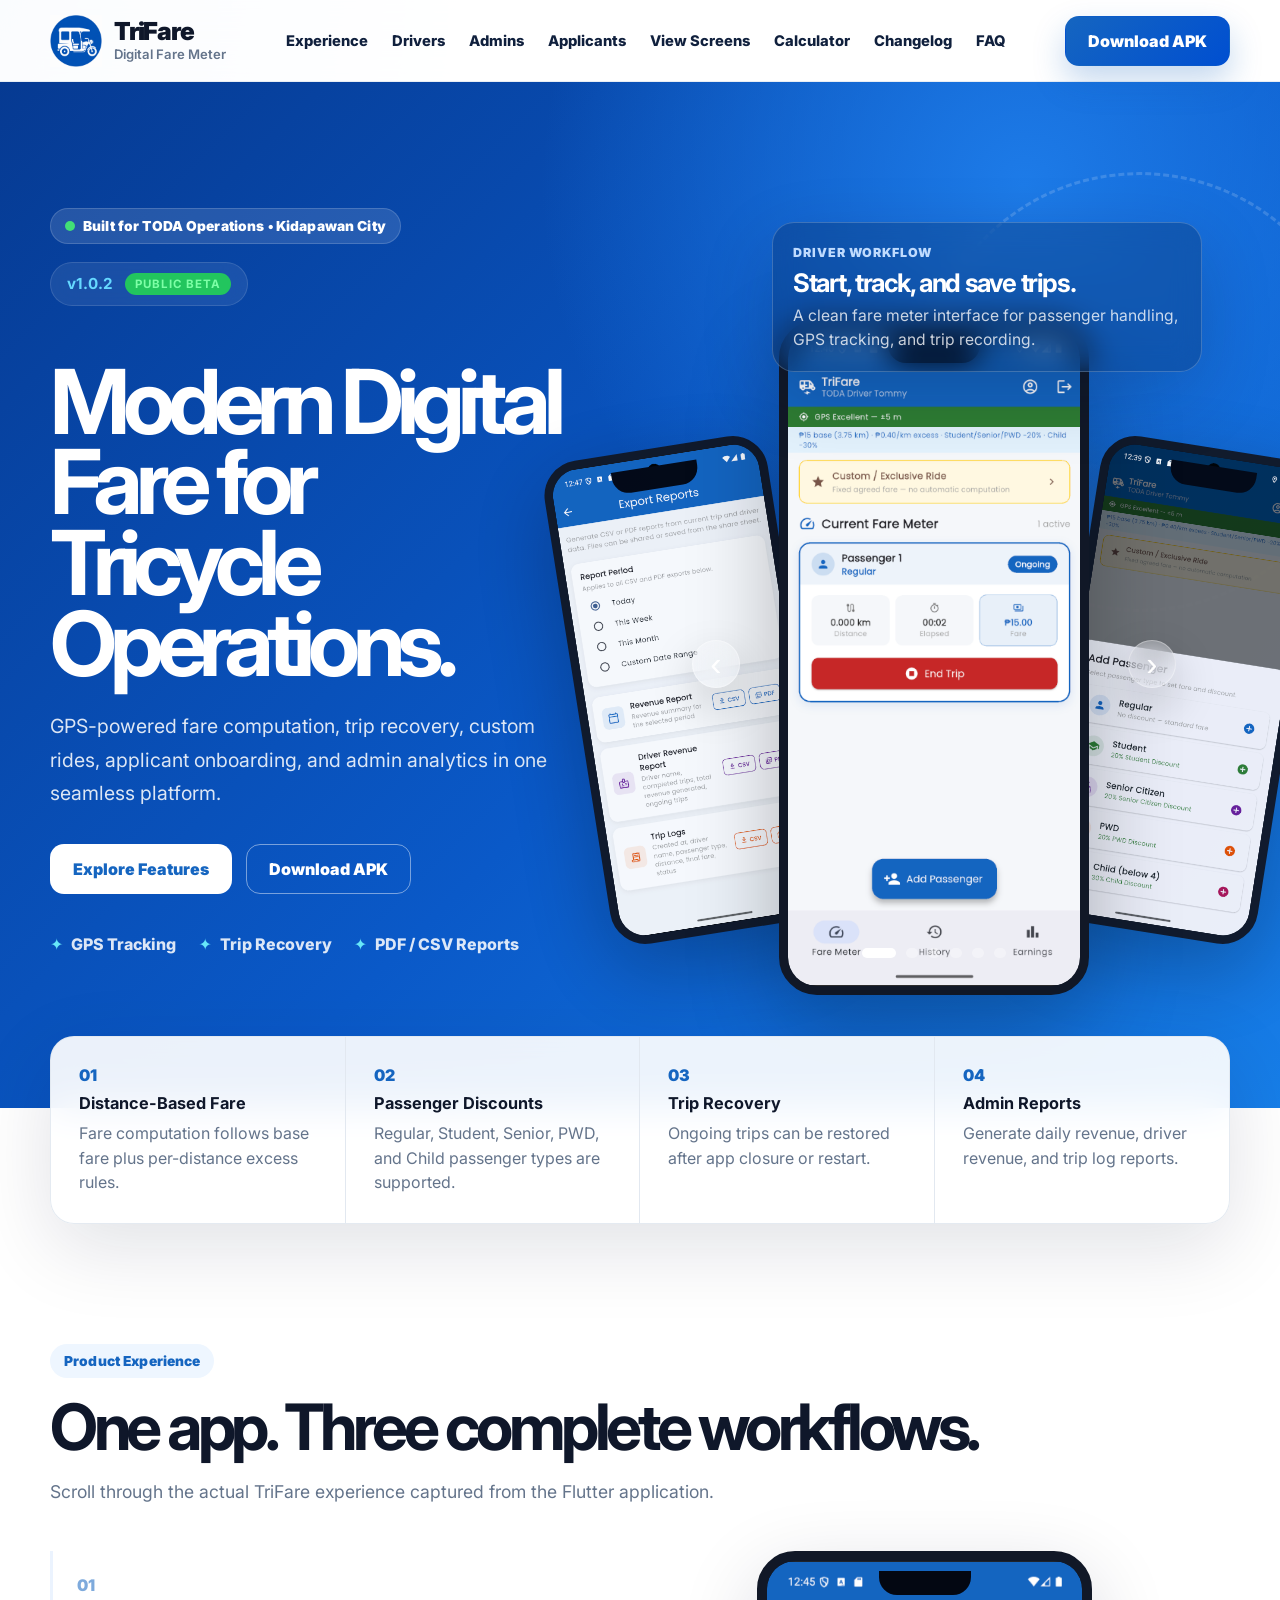
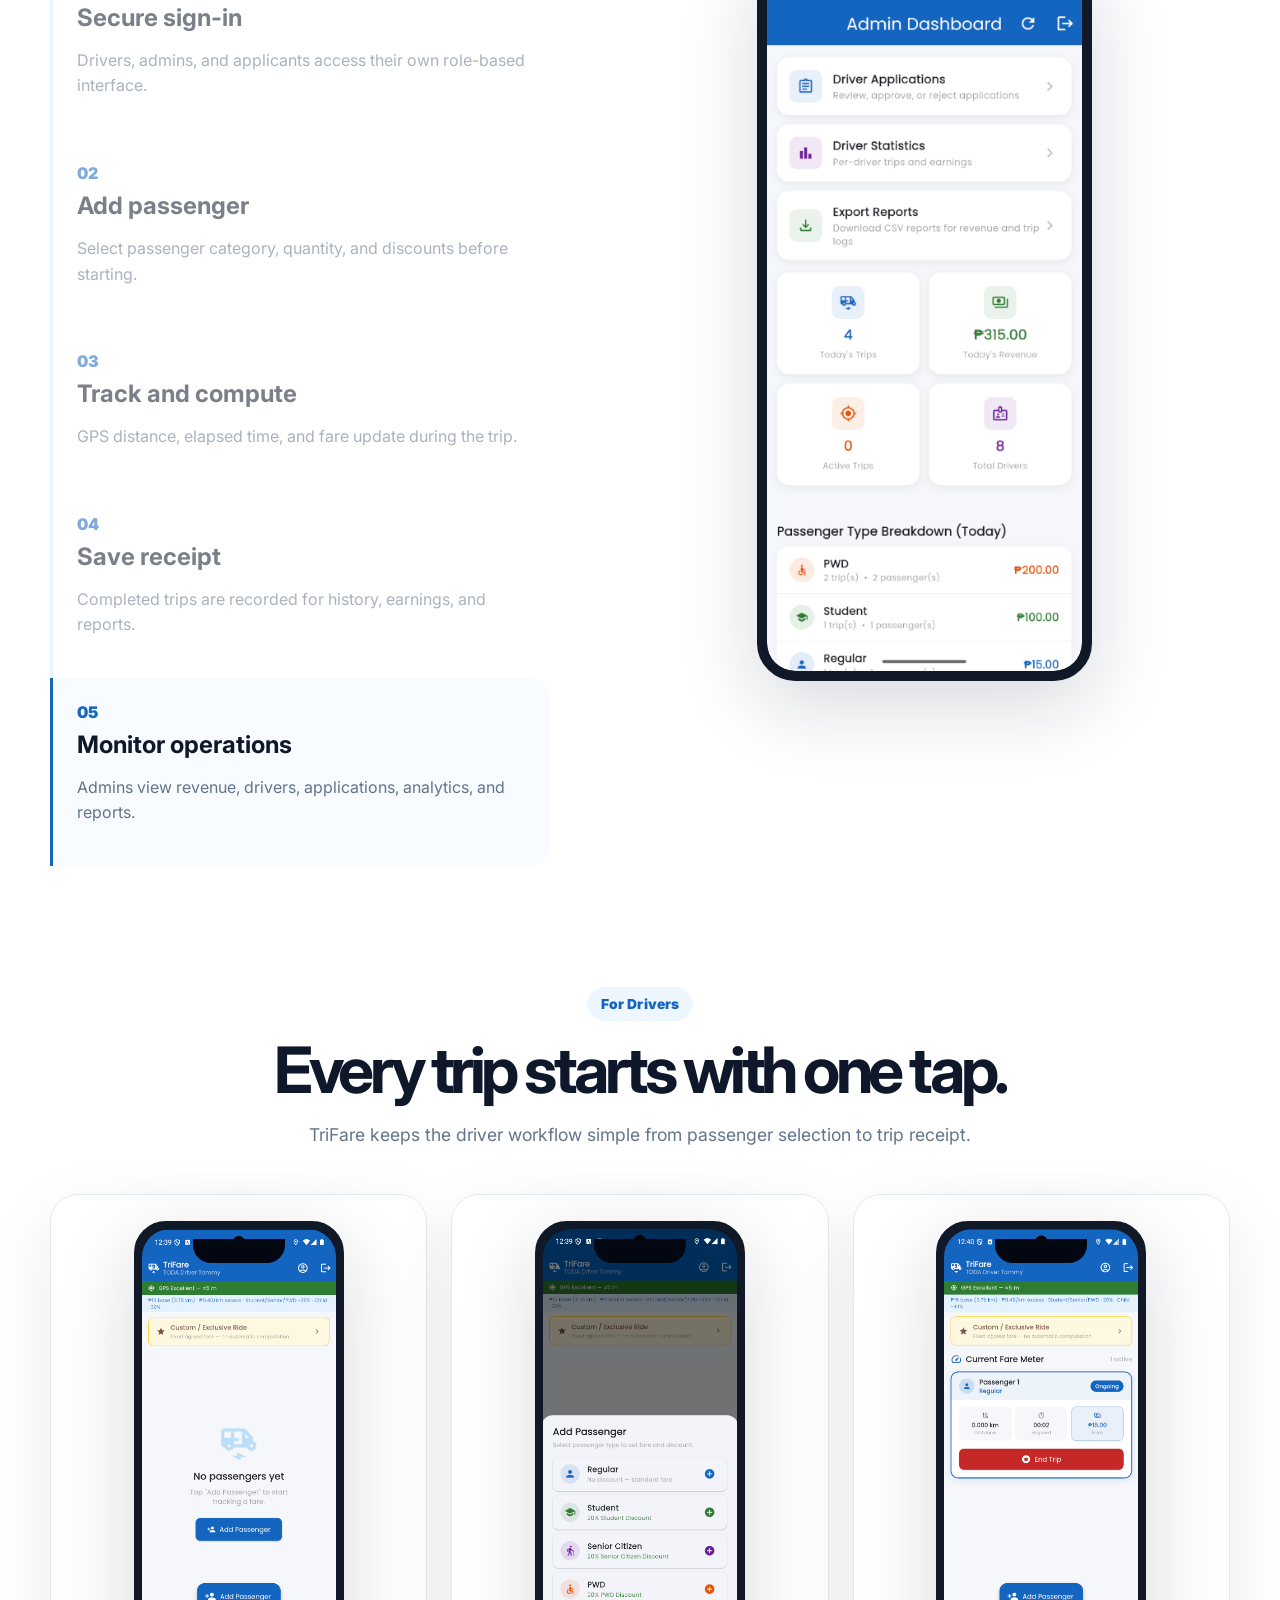
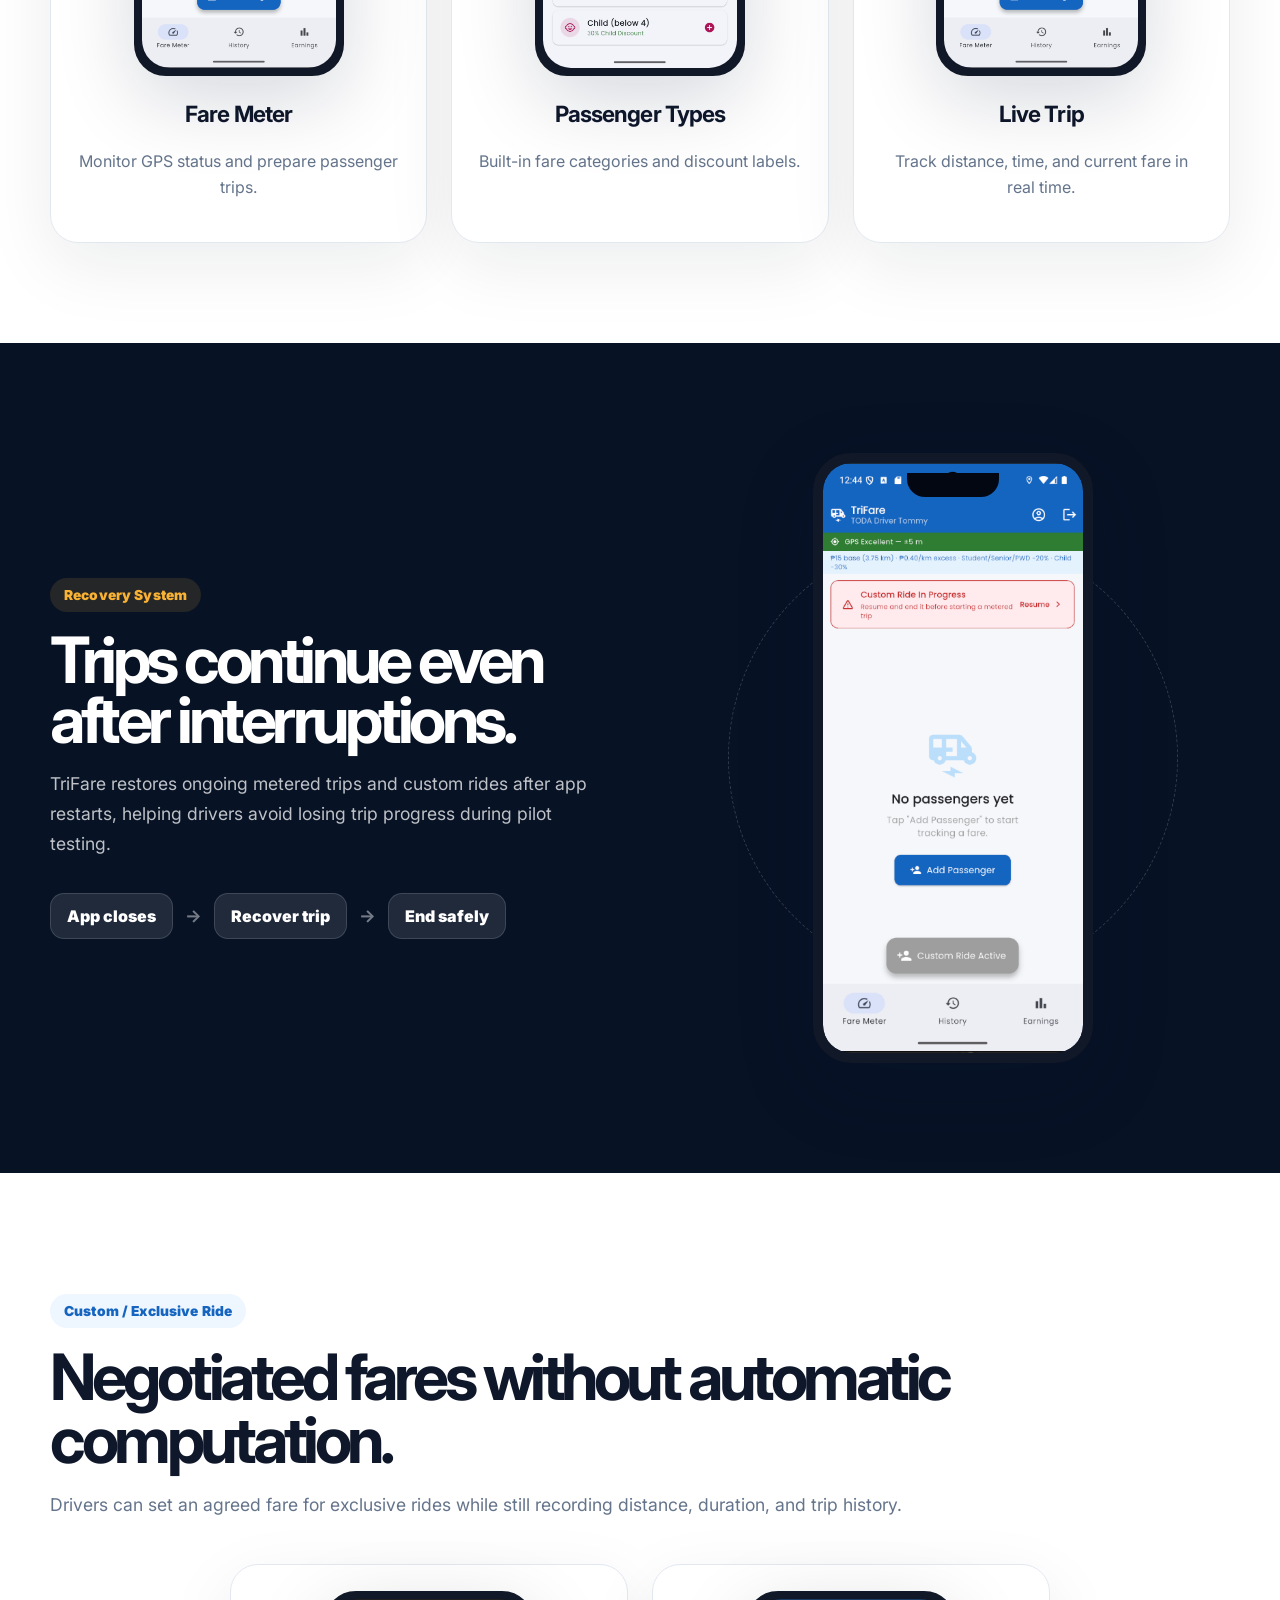
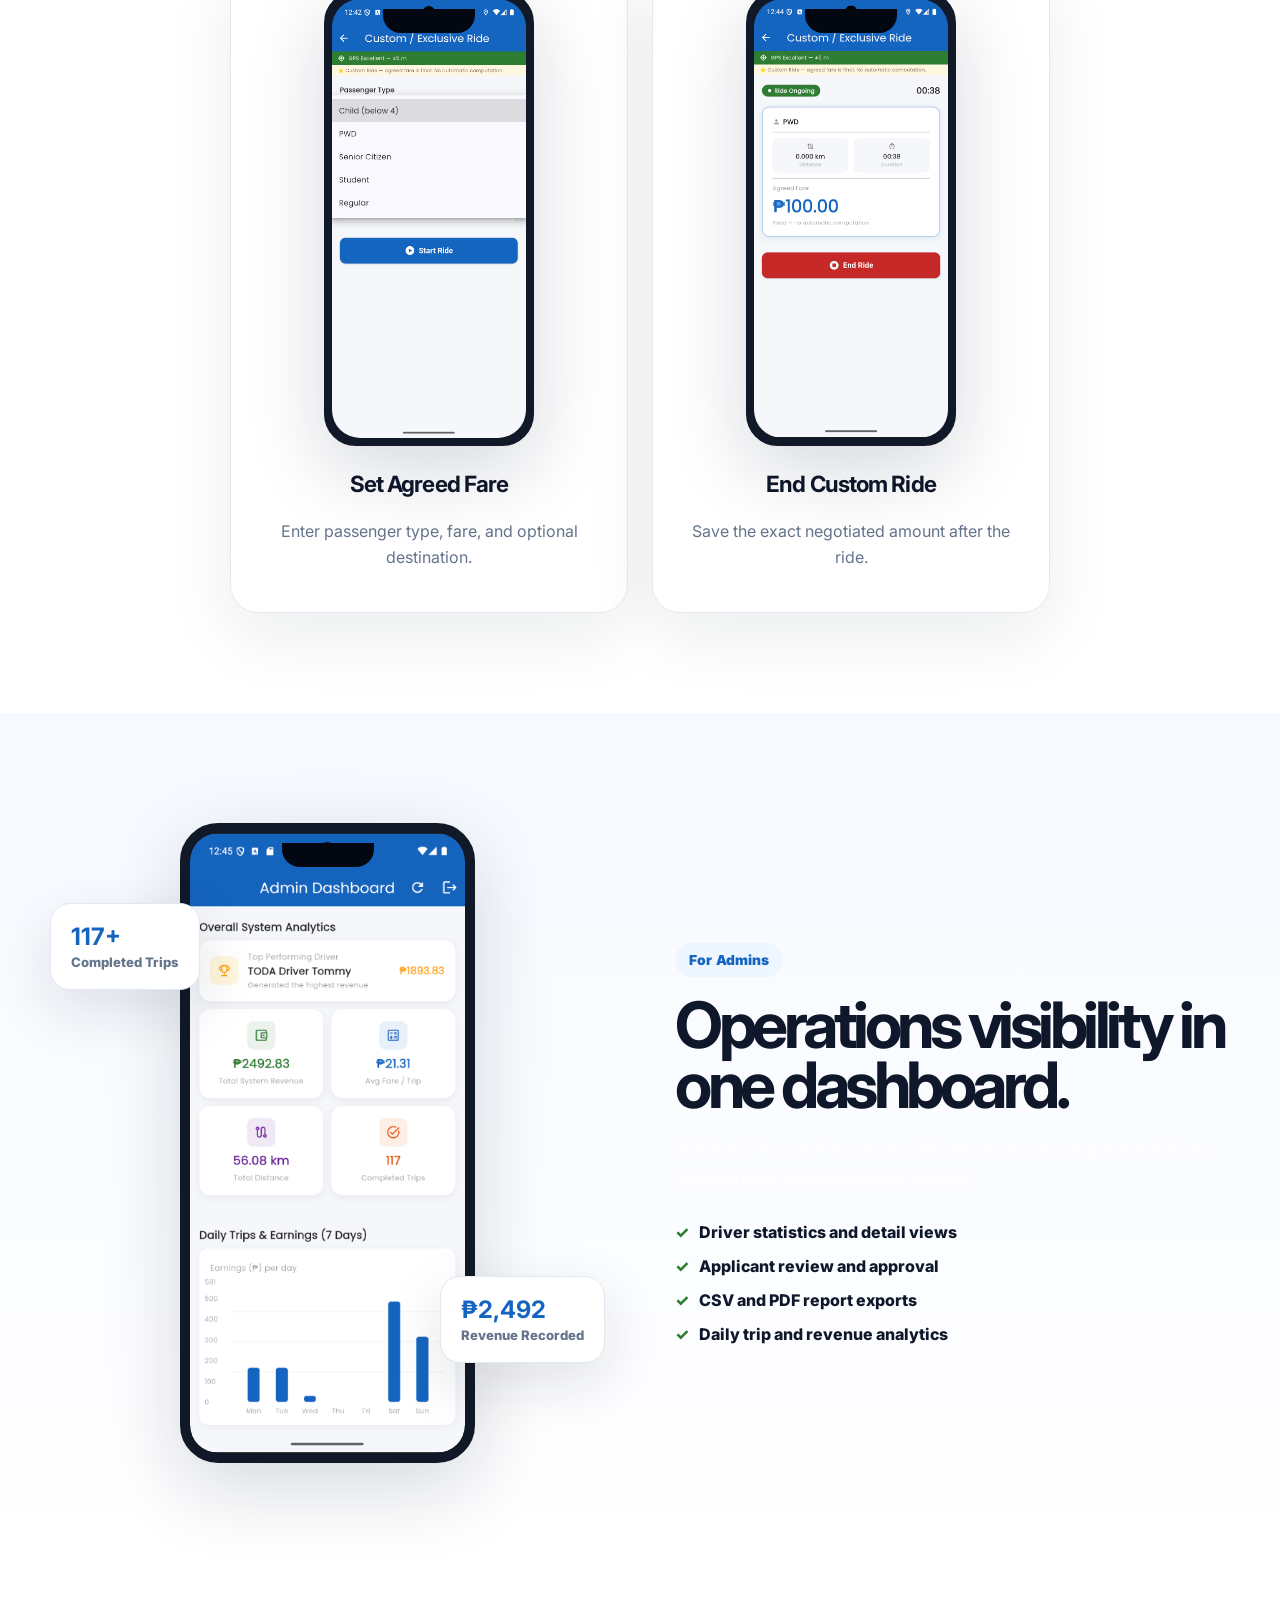
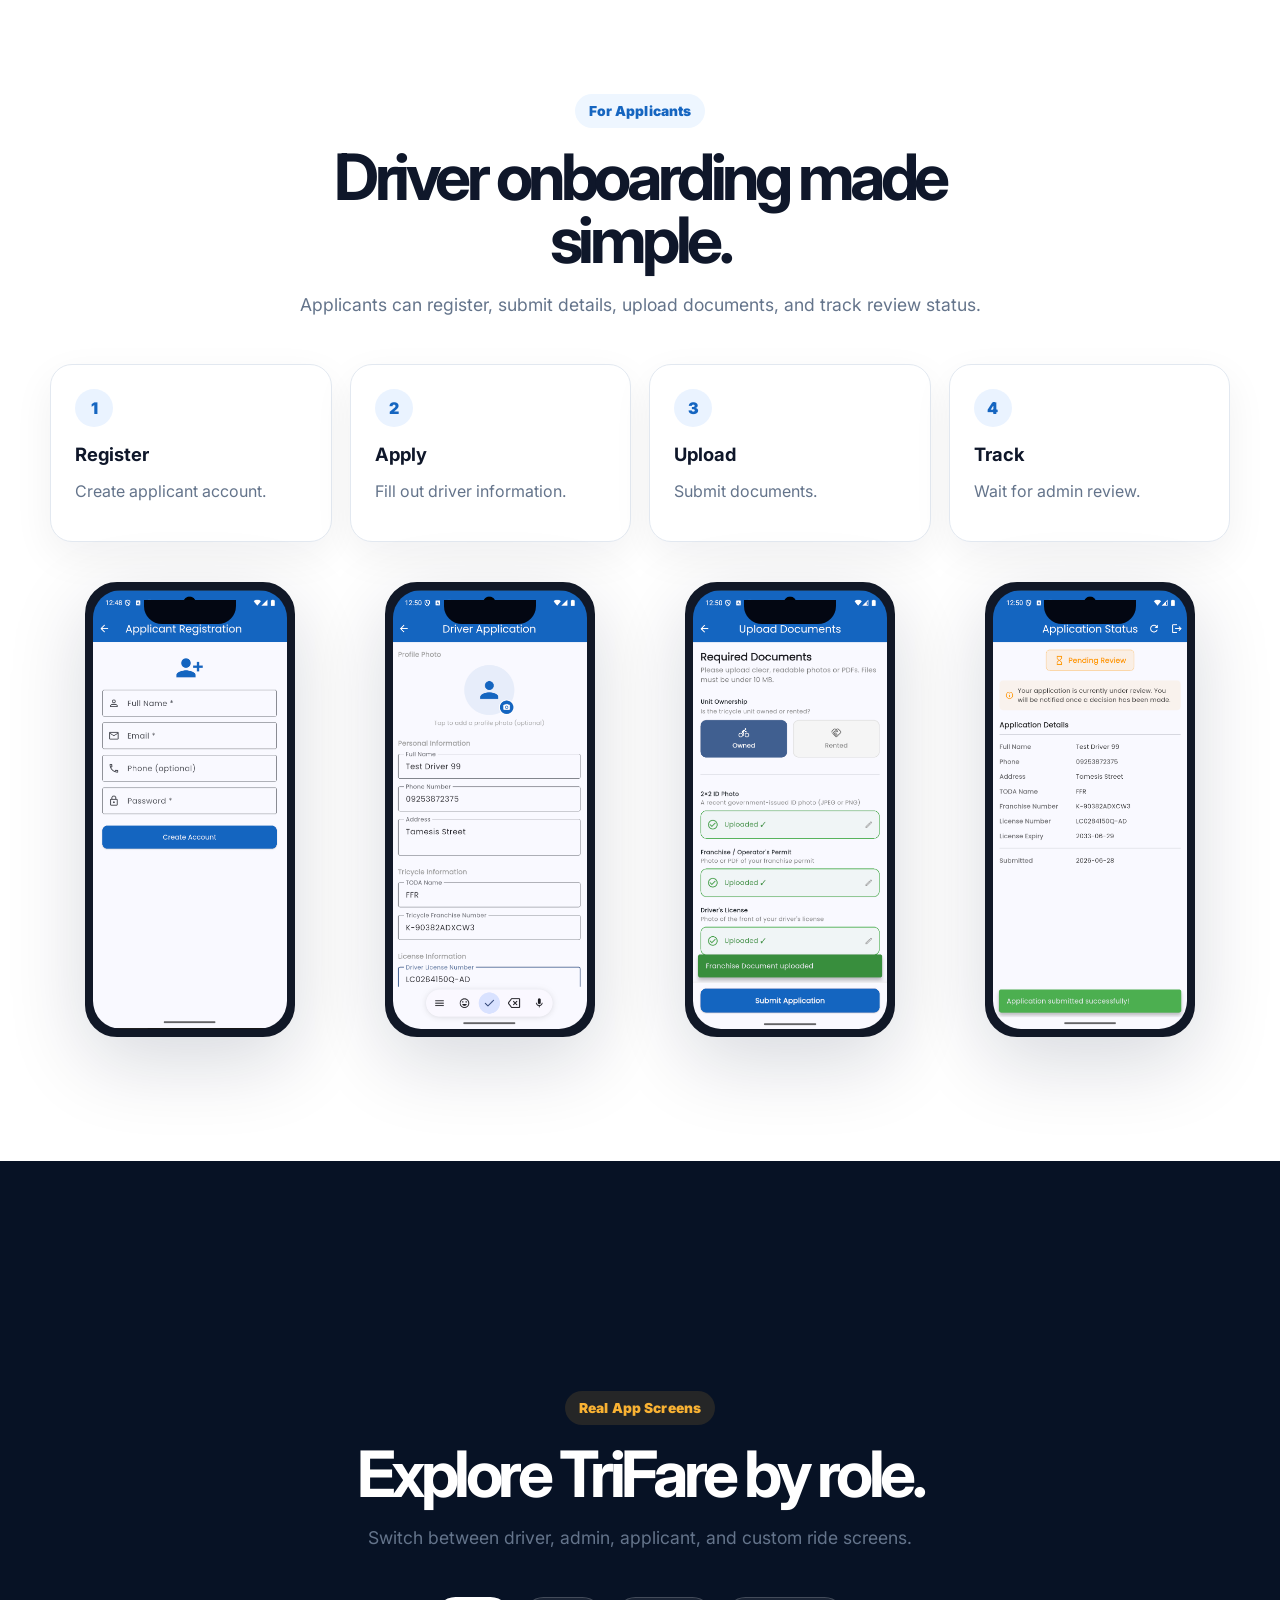
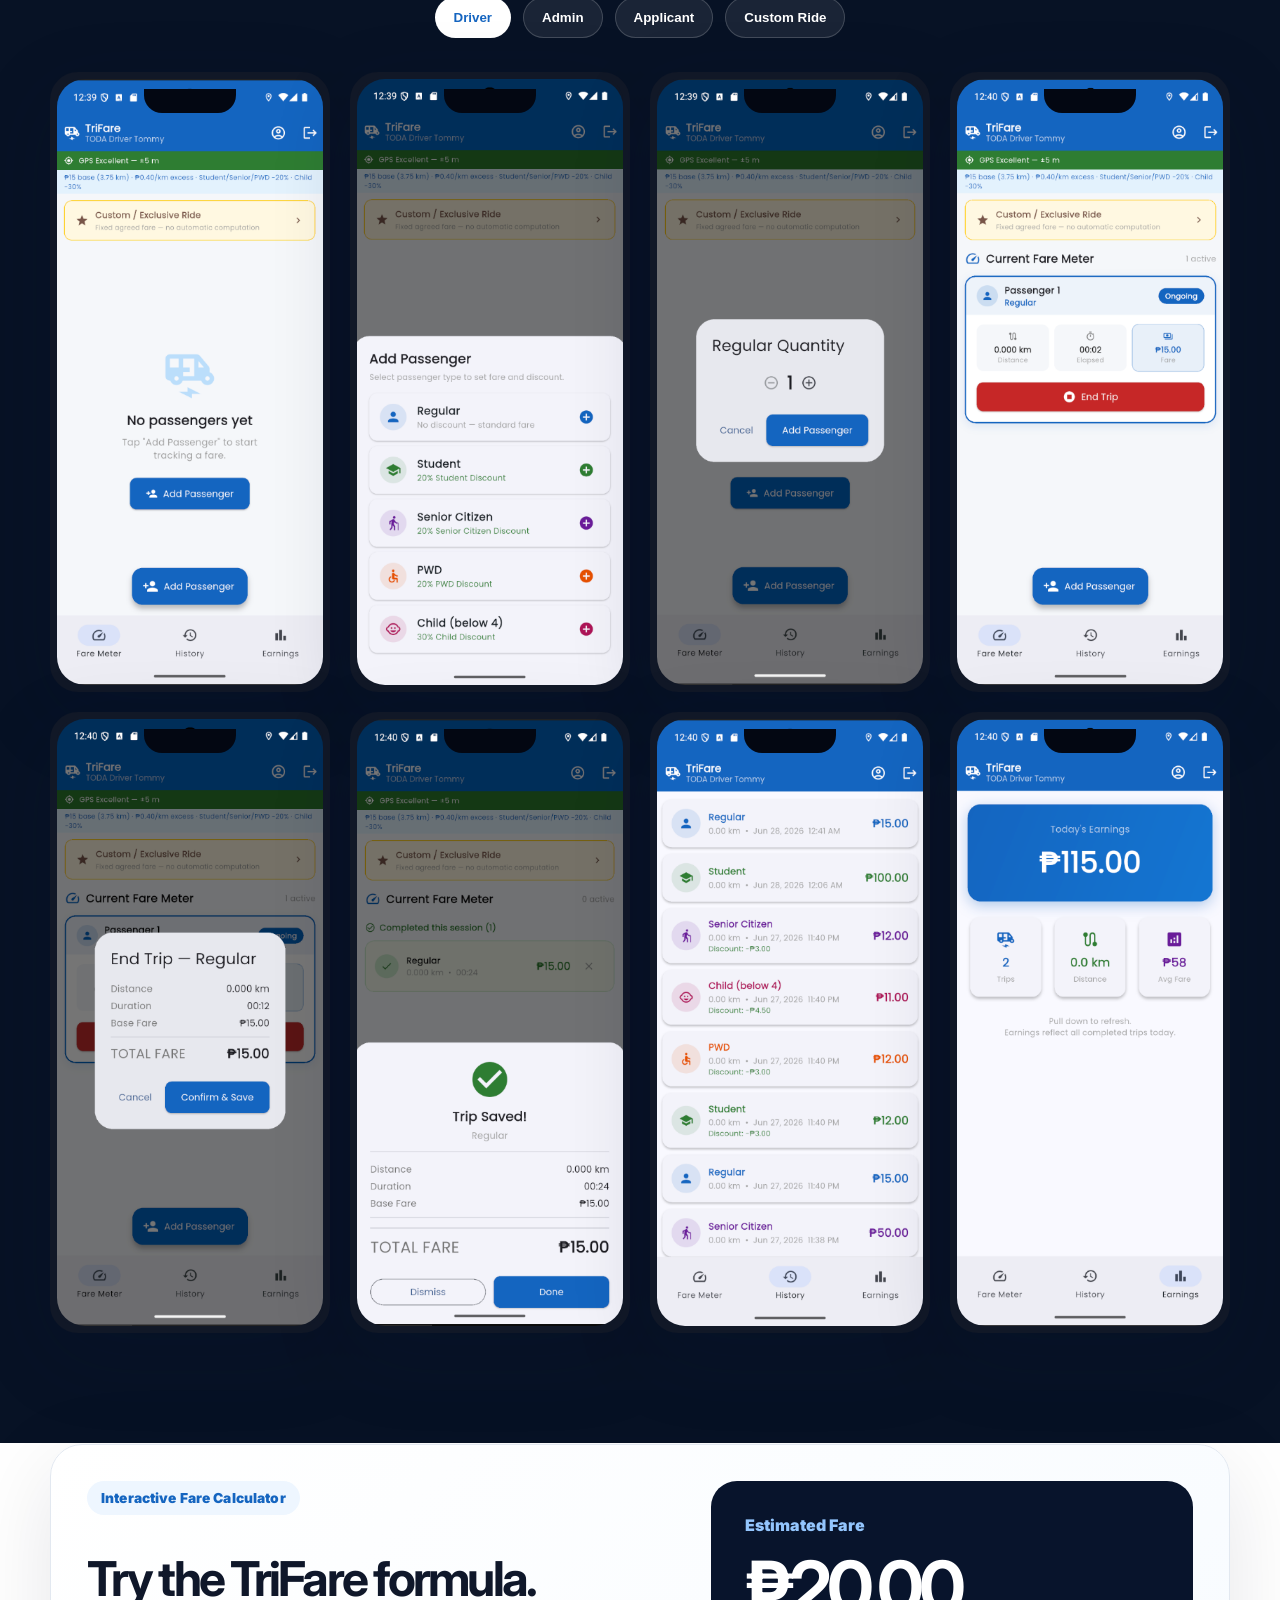
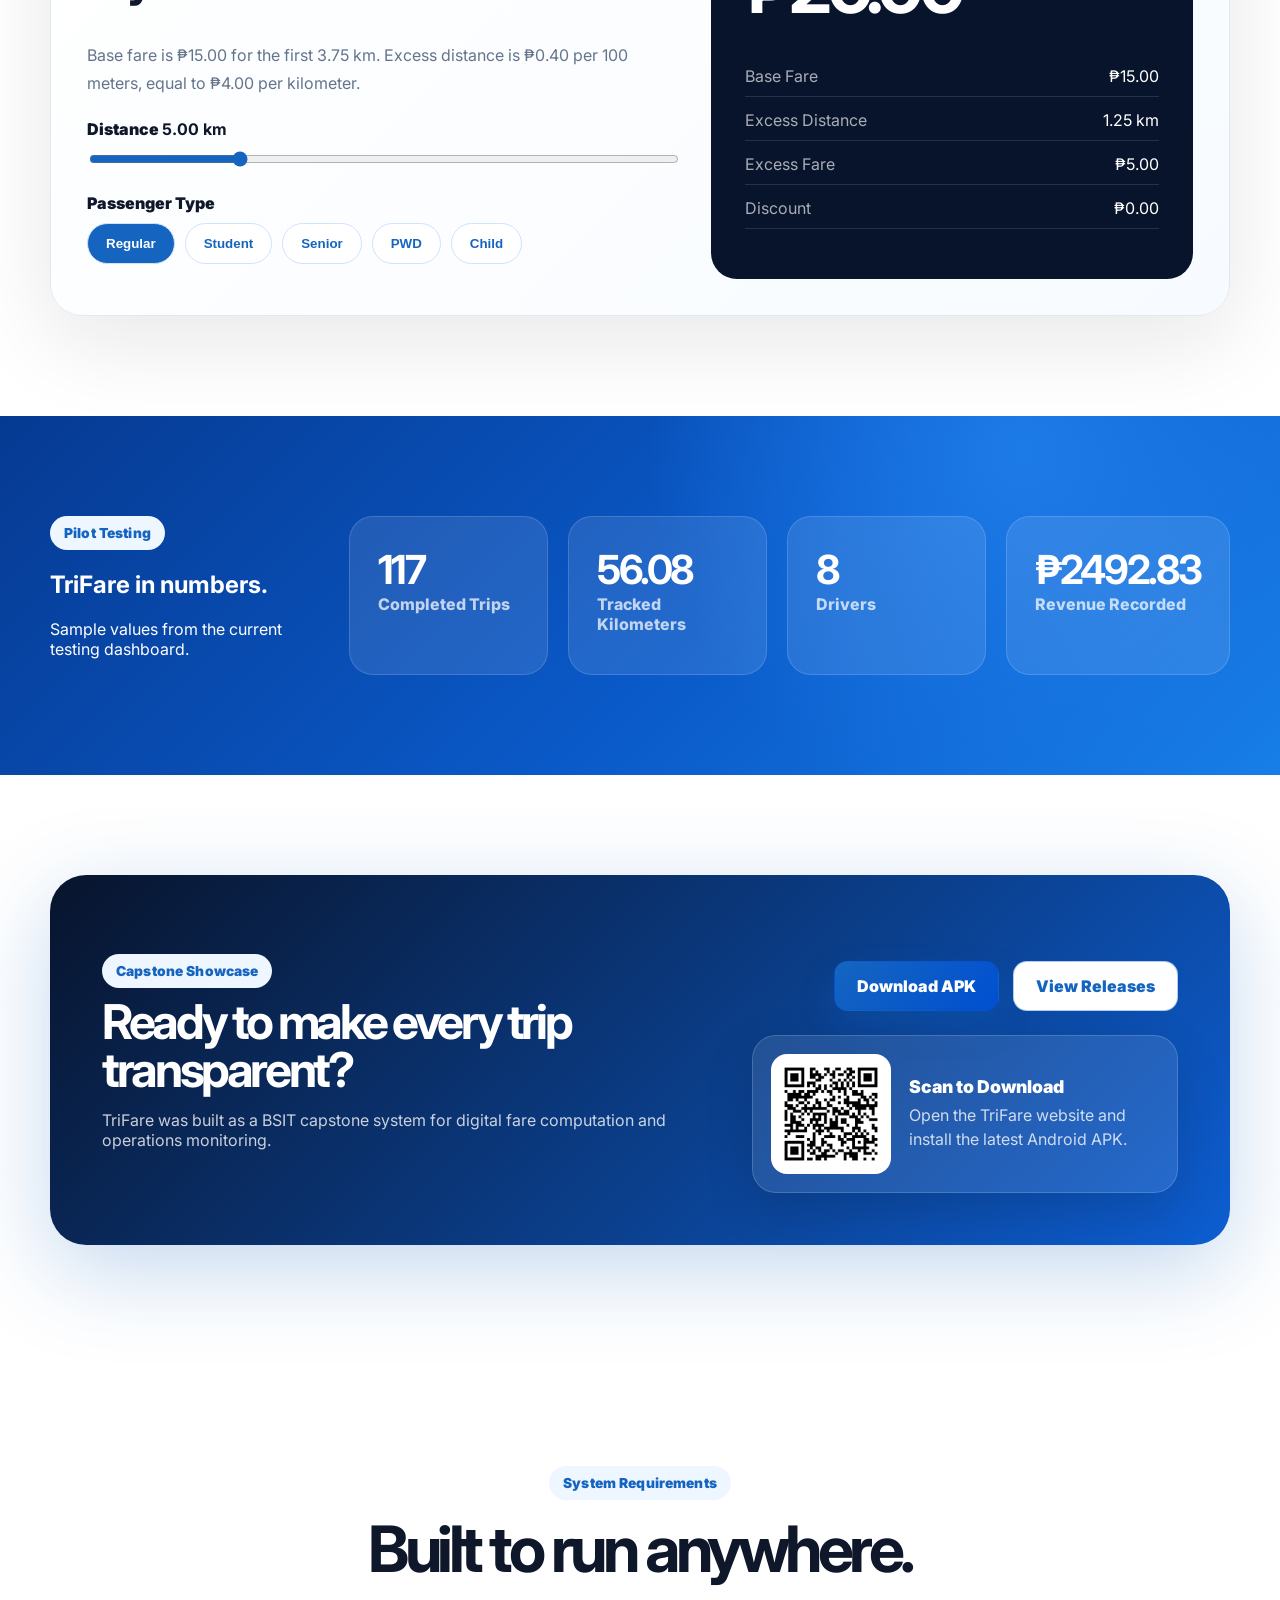
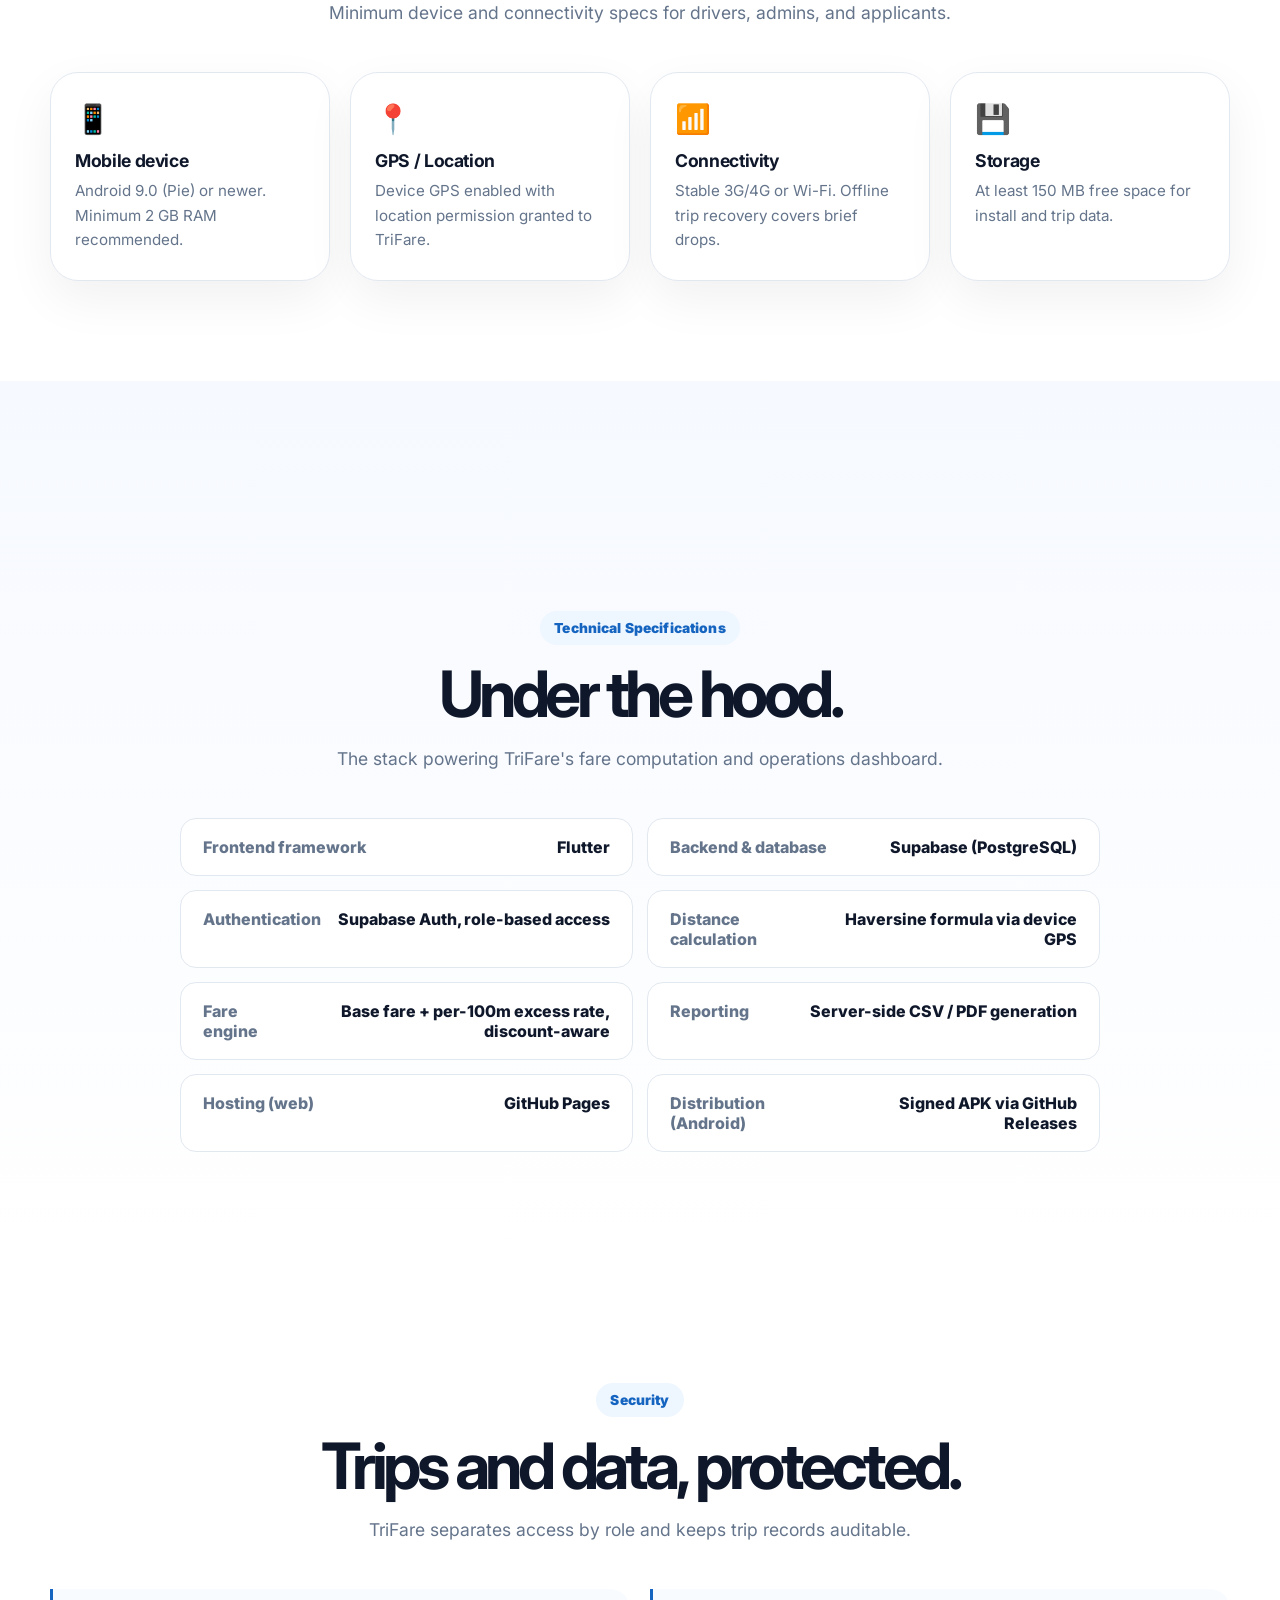
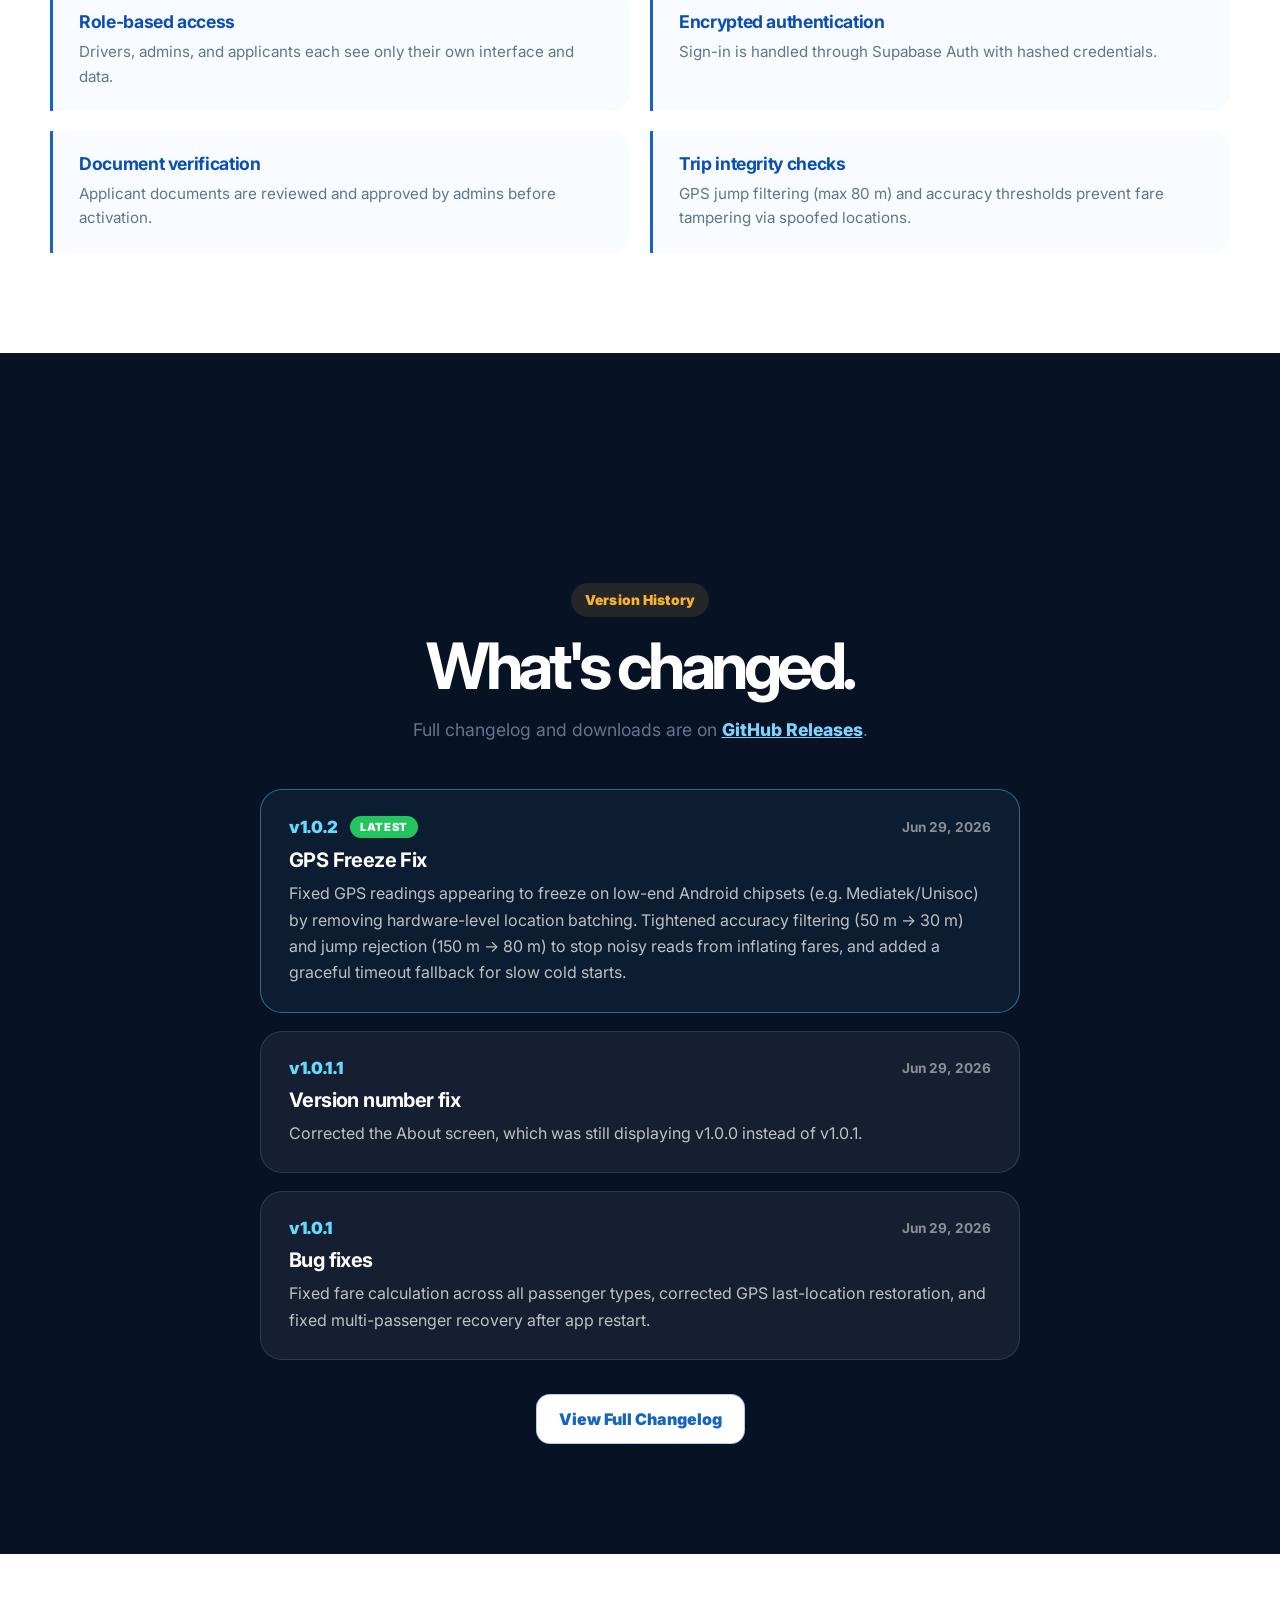
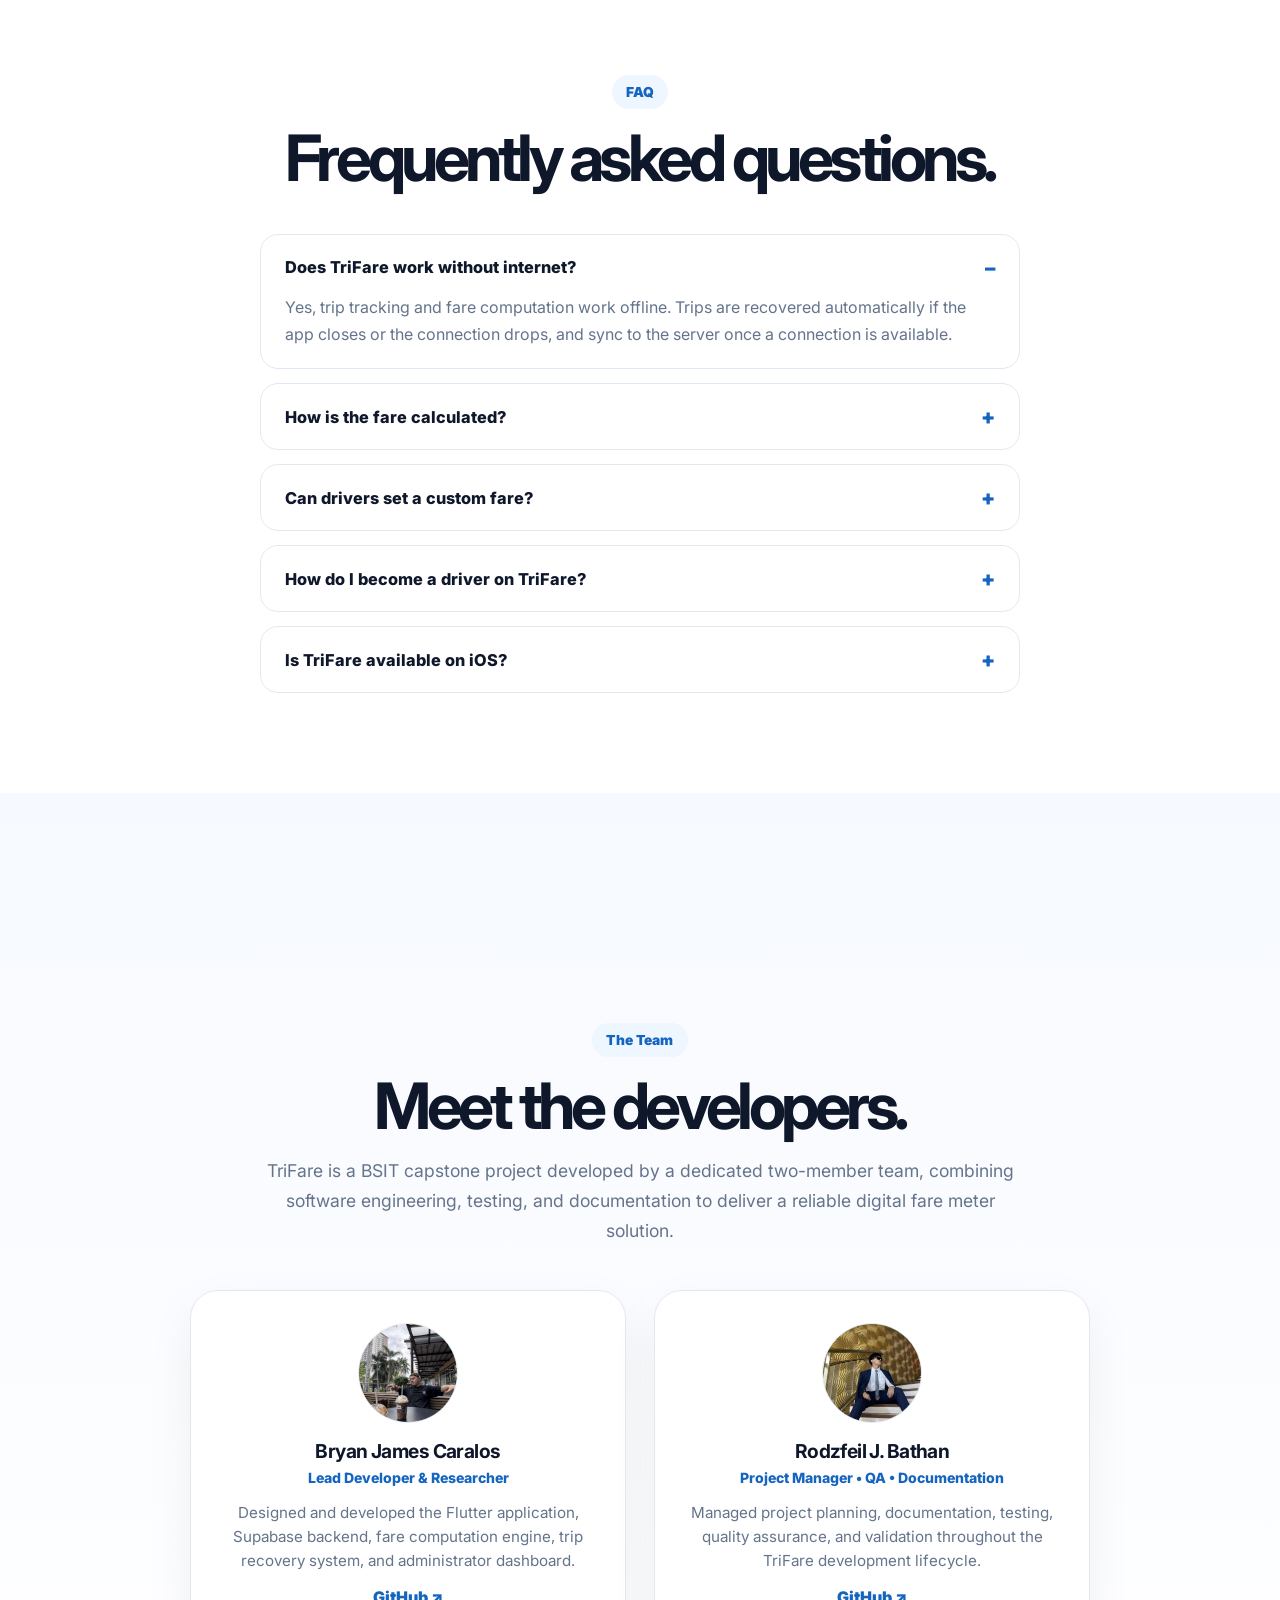
==== index.html @ 855625bd "change version number and name Rodzfeil" ====
<!doctype html>
<html lang="en">
  <head>
    <meta charset="UTF-8" />
    <meta name="viewport" content="width=device-width, initial-scale=1.0" />

    <title>TriFare | Digital Fare Meter for Kidapawan City</title>

    <meta
      name="description"
      content="TriFare is a GPS-assisted digital fare meter designed for Kidapawan City tricycle operations. Features include automatic fare computation, passenger management, trip history, custom rides, applicant onboarding, and admin analytics."
    />
    <meta name="author" content="Bryan James Caralos" />
    <meta
      name="keywords"
      content="TriFare, Digital Fare Meter, Kidapawan City, Tricycle Fare, Flutter, Supabase, GPS Fare Meter, BSIT Capstone Project"
    />

    <link rel="icon" type="image/png" href="assets/logos/trifare_logo.png" />
    <link
      rel="icon"
      type="image/png"
      sizes="32x32"
      href="assets/logos/trifare_logo.png"
    />
    <link rel="shortcut icon" href="assets/logos/trifare_logo.png" />
    <link rel="apple-touch-icon" href="assets/logos/trifare_logo.png" />

    <link
      rel="canonical"
      href="https://fukimomikoto.github.io/trifare-website/"
    />
    <meta name="theme-color" content="#0b66d8" />

    <!-- Open Graph -->
    <meta property="og:type" content="website" />
    <meta property="og:title" content="TriFare | Digital Fare Meter" />
    <meta
      property="og:description"
      content="A GPS-assisted digital fare meter for Kidapawan City tricycle operations."
    />
    <meta
      property="og:image"
      content="https://fukimomikoto.github.io/trifare-website/assets/hero-preview.png"
    />
    <meta
      property="og:url"
      content="https://fukimomikoto.github.io/trifare-website/"
    />
    <meta property="og:site_name" content="TriFare" />

    <!-- Twitter / X -->
    <meta name="twitter:card" content="summary_large_image" />
    <meta name="twitter:title" content="TriFare | Digital Fare Meter" />
    <meta
      name="twitter:description"
      content="GPS-assisted digital fare meter for Kidapawan City tricycle operations."
    />
    <meta
      name="twitter:image"
      content="https://fukimomikoto.github.io/trifare-website/assets/hero-preview.png"
    />

    <link rel="preconnect" href="https://fonts.googleapis.com" />
    <link rel="preconnect" href="https://fonts.gstatic.com" crossorigin />
    <link
      href="https://fonts.googleapis.com/css2?family=Inter:wght@400;500;600;700;800;900&display=swap"
      rel="stylesheet"
    />
    <link rel="stylesheet" href="styles.css" />
  </head>
  <body>
    <div class="page-glow"></div>
    <header class="nav" id="top">
      <a class="brand" href="#top" aria-label="TriFare Home">
        <img
          src="assets/logos/trifare_logo.png"
          alt="TriFare logo"
          class="brand-logo"
        />
        <span><strong>TriFare</strong><small>Digital Fare Meter</small></span>
      </a>
      <nav class="nav-links">
        <a href="#experience">Experience</a>
        <a href="#driver">Drivers</a>
        <a href="#admin">Admins</a>
        <a href="#applicant">Applicants</a>
        <a href="#screens">View Screens</a>
        <a href="#calculator">Calculator</a>
        <a href="#changelog">Changelog</a>
        <a href="#faq">FAQ</a>
      </nav>
      <div class="nav-actions">
        <a
          class="btn primary"
          href="https://github.com/FukimoMikoto/trifare-releases/releases/download/v1.0.3/TriFare_v1.0.3.apk"
          target="_blank"
          rel="noopener"
          >Download APK</a
        >
      </div>
      <button class="menu" aria-label="Toggle menu">☰</button>
    </header>

    <main>
      <section class="hero section-blue">
        <div class="route-line"></div>
        <div class="container hero-grid">
          <div class="hero-copy reveal">
            <span class="badge"
              ><i></i> Built for TODA Operations • Kidapawan City</span
            >
            <div class="version-badge">
              <span class="version">v1.0.2</span>
              <span class="status">PUBLIC BETA</span>
            </div>
            <h1>Modern Digital Fare for Tricycle Operations.</h1>
            <p>
              GPS-powered fare computation, trip recovery, custom rides,
              applicant onboarding, and admin analytics in one seamless
              platform.
            </p>
            <div class="hero-actions">
              <a class="btn white" href="#driver">Explore Features</a>
              <a
                class="btn outline-white"
                href="https://github.com/FukimoMikoto/trifare-releases/releases/download/v1.0.3/TriFare_v1.0.3.apk"
                target="_blank"
                rel="noopener"
              >
                Download APK
              </a>
            </div>
            <div class="hero-metrics">
              <span>GPS Tracking</span><span>Trip Recovery</span
              ><span>PDF / CSV Reports</span>
            </div>
          </div>
          <div
            class="hero-carousel reveal delay-1"
            aria-label="TriFare app carousel"
          >
            <div class="carousel-copy">
              <span class="carousel-kicker" id="carouselKicker"
                >Driver Workflow</span
              >
              <h2 id="carouselTitle">Start, track, and save trips.</h2>
              <p id="carouselDesc">
                A clean fare meter interface for passenger handling, GPS
                tracking, and trip recording.
              </p>
            </div>

            <div class="carousel-stage floating-stage">
              <button
                class="carousel-btn prev"
                type="button"
                aria-label="Previous screen"
              >
                ‹
              </button>

              <div
                class="phone-shell carousel-phone side-phone left-phone"
                data-shift="-1"
                aria-hidden="true"
              >
                <img
                  id="heroCarouselPrev"
                  src="assets/screens/add-passenger.png"
                  alt="Previous TriFare screen"
                />
              </div>

              <div class="phone-shell carousel-phone main-phone">
                <img
                  id="heroCarouselImage"
                  src="assets/screens/active-trip.png"
                  alt="TriFare active trip screen"
                />
              </div>

              <div
                class="phone-shell carousel-phone side-phone right-phone"
                data-shift="1"
                aria-hidden="true"
              >
                <img
                  id="heroCarouselNext"
                  src="assets/screens/end-trip.png"
                  alt="Next TriFare screen"
                />
              </div>

              <button
                class="carousel-btn next"
                type="button"
                aria-label="Next screen"
              >
                ›
              </button>
            </div>

            <div
              class="carousel-dots"
              id="heroCarouselDots"
              aria-label="Carousel navigation"
            ></div>
          </div>
        </div>
      </section>

      <section class="feature-bar container reveal">
        <article>
          <span>01</span><b>Distance-Based Fare</b>
          <p>
            Fare computation follows base fare plus per-distance excess rules.
          </p>
        </article>
        <article>
          <span>02</span><b>Passenger Discounts</b>
          <p>
            Regular, Student, Senior, PWD, and Child passenger types are
            supported.
          </p>
        </article>
        <article>
          <span>03</span><b>Trip Recovery</b>
          <p>Ongoing trips can be restored after app closure or restart.</p>
        </article>
        <article>
          <span>04</span><b>Admin Reports</b>
          <p>Generate daily revenue, driver revenue, and trip log reports.</p>
        </article>
      </section>

      <section id="experience" class="scroll-experience container">
        <div class="section-heading reveal">
          <span class="eyebrow">Product Experience</span>
          <h2>One app. Three complete workflows.</h2>
          <p>
            Scroll through the actual TriFare experience captured from the
            Flutter application.
          </p>
        </div>
        <div class="experience-grid">
          <div class="experience-copy reveal">
            <div class="story-step active" data-img="login.png">
              <span>01</span>
              <h3>Secure sign-in</h3>
              <p>
                Drivers, admins, and applicants access their own role-based
                interface.
              </p>
            </div>
            <div class="story-step" data-img="add-passenger.png">
              <span>02</span>
              <h3>Add passenger</h3>
              <p>
                Select passenger category, quantity, and discounts before
                starting.
              </p>
            </div>
            <div class="story-step" data-img="active-trip.png">
              <span>03</span>
              <h3>Track and compute</h3>
              <p>
                GPS distance, elapsed time, and fare update during the trip.
              </p>
            </div>
            <div class="story-step" data-img="receipt.png">
              <span>04</span>
              <h3>Save receipt</h3>
              <p>
                Completed trips are recorded for history, earnings, and reports.
              </p>
            </div>
            <div class="story-step" data-img="admin-dashboard.png">
              <span>05</span>
              <h3>Monitor operations</h3>
              <p>
                Admins view revenue, drivers, applications, analytics, and
                reports.
              </p>
            </div>
          </div>
          <div class="sticky-phone reveal delay-1">
            <div class="phone-shell large">
              <img
                id="storyPhone"
                src="assets/screens/login.png"
                alt="TriFare app experience"
              />
            </div>
          </div>
        </div>
      </section>

      <section id="driver" class="role-section">
        <div class="container">
          <div class="section-heading center reveal">
            <span class="eyebrow">For Drivers</span>
            <h2>Every trip starts with one tap.</h2>
            <p>
              TriFare keeps the driver workflow simple from passenger selection
              to trip receipt.
            </p>
          </div>
          <div class="phone-card-grid">
            <article class="phone-card reveal">
              <div class="phone-shell mini">
                <img src="assets/screens/driver-empty.png" alt="Driver home" />
              </div>
              <h3>Fare Meter</h3>
              <p>Monitor GPS status and prepare passenger trips.</p>
            </article>
            <article class="phone-card reveal delay-1">
              <div class="phone-shell mini">
                <img
                  src="assets/screens/add-passenger.png"
                  alt="Add passenger"
                />
              </div>
              <h3>Passenger Types</h3>
              <p>Built-in fare categories and discount labels.</p>
            </article>
            <article class="phone-card reveal delay-2">
              <div class="phone-shell mini">
                <img src="assets/screens/active-trip.png" alt="Active trip" />
              </div>
              <h3>Live Trip</h3>
              <p>Track distance, time, and current fare in real time.</p>
            </article>
          </div>
        </div>
      </section>

      <section class="recovery-section section-dark">
        <div class="container split">
          <div class="reveal">
            <span class="eyebrow gold">Recovery System</span>
            <h2>Trips continue even after interruptions.</h2>
            <p>
              TriFare restores ongoing metered trips and custom rides after app
              restarts, helping drivers avoid losing trip progress during pilot
              testing.
            </p>
            <div class="recovery-flow">
              <span>App closes</span><b>→</b><span>Recover trip</span><b>→</b
              ><span>End safely</span>
            </div>
          </div>
          <div class="phone-orbit reveal delay-1">
            <div class="orbit-ring"></div>
            <div class="phone-shell">
              <img
                src="assets/screens/custom-banner.png"
                alt="Custom ride in progress"
              />
            </div>
          </div>
        </div>
      </section>

      <section id="custom" class="custom-section container">
        <div class="section-heading reveal">
          <span class="eyebrow">Custom / Exclusive Ride</span>
          <h2>Negotiated fares without automatic computation.</h2>
          <p>
            Drivers can set an agreed fare for exclusive rides while still
            recording distance, duration, and trip history.
          </p>
        </div>
        <div class="phone-card-grid two">
          <article class="phone-card reveal">
            <div class="phone-shell mini">
              <img
                src="assets/screens/custom-form.png"
                alt="Custom ride form"
              />
            </div>
            <h3>Set Agreed Fare</h3>
            <p>Enter passenger type, fare, and optional destination.</p>
          </article>
          <article class="phone-card reveal delay-1">
            <div class="phone-shell mini">
              <img
                src="assets/screens/custom-active.png"
                alt="Custom ride active"
              />
            </div>
            <h3>End Custom Ride</h3>
            <p>Save the exact negotiated amount after the ride.</p>
          </article>
        </div>
      </section>

      <section id="admin" class="admin-section section-soft">
        <div class="container split reverse">
          <div class="admin-panel reveal">
            <div class="phone-shell dashboard">
              <img
                src="assets/screens/admin-analytics.png"
                alt="Admin analytics"
              />
            </div>
            <div class="mini-stat up">
              <strong>117+</strong><span>Completed Trips</span>
            </div>
            <div class="mini-stat down">
              <strong>₱2,492</strong><span>Revenue Recorded</span>
            </div>
          </div>
          <div class="reveal delay-1">
            <span class="eyebrow">For Admins</span>
            <h2>Operations visibility in one dashboard.</h2>
            <p>
              Monitor driver performance, daily revenue, passenger breakdown,
              applications, and exportable reports.
            </p>
            <ul class="checklist">
              <li>Driver statistics and detail views</li>
              <li>Applicant review and approval</li>
              <li>CSV and PDF report exports</li>
              <li>Daily trip and revenue analytics</li>
            </ul>
          </div>
        </div>
      </section>

      <section id="applicant" class="applicant-section container">
        <div class="section-heading center reveal">
          <span class="eyebrow">For Applicants</span>
          <h2>Driver onboarding made simple.</h2>
          <p>
            Applicants can register, submit details, upload documents, and track
            review status.
          </p>
        </div>
        <div class="journey reveal">
          <div>
            <span>1</span><b>Register</b>
            <p>Create applicant account.</p>
          </div>
          <div>
            <span>2</span><b>Apply</b>
            <p>Fill out driver information.</p>
          </div>
          <div>
            <span>3</span><b>Upload</b>
            <p>Submit documents.</p>
          </div>
          <div>
            <span>4</span><b>Track</b>
            <p>Wait for admin review.</p>
          </div>
        </div>
        <div class="phone-row reveal delay-1">
          <div class="phone-shell mini">
            <img
              src="assets/screens/applicant-register.png"
              alt="Applicant registration"
            />
          </div>
          <div class="phone-shell mini">
            <img
              src="assets/screens/application-filled.png"
              alt="Application form filled"
            />
          </div>
          <div class="phone-shell mini">
            <img src="assets/screens/upload-docs.png" alt="Upload documents" />
          </div>
          <div class="phone-shell mini">
            <img src="assets/screens/app-status.png" alt="Application status" />
          </div>
        </div>
      </section>

      <section id="screens" class="screens-section section-dark">
        <div class="container">
          <div class="section-heading center reveal">
            <span class="eyebrow gold">Real App Screens</span>
            <h2>Explore TriFare by role.</h2>
            <p>
              Switch between driver, admin, applicant, and custom ride screens.
            </p>
          </div>
          <div class="screen-tabs reveal">
            <button class="active" data-gallery="driver">Driver</button>
            <button data-gallery="admin">Admin</button>
            <button data-gallery="applicant">Applicant</button>
            <button data-gallery="custom">Custom Ride</button>
          </div>
          <div class="gallery" id="screenGallery"></div>
        </div>
      </section>

      <section id="calculator" class="calculator-section container">
        <div class="calculator-card reveal">
          <div class="calc-copy">
            <span class="eyebrow">Interactive Fare Calculator</span>
            <h2>Try the TriFare formula.</h2>
            <p>
              Base fare is ₱15.00 for the first 3.75 km. Excess distance is
              ₱0.40 per 100 meters, equal to ₱4.00 per kilometer.
            </p>
            <label>Distance <b id="distanceLabel">5.00 km</b></label>
            <input
              type="range"
              id="distance"
              min="0"
              max="20"
              value="5"
              step="0.05"
            />
            <label>Passenger Type</label>
            <div class="passenger-options" id="passengerOptions">
              <button class="active" data-discount="0" data-name="Regular">
                Regular
              </button>
              <button data-discount="0.20" data-name="Student">Student</button>
              <button data-discount="0.20" data-name="Senior">Senior</button>
              <button data-discount="0.20" data-name="PWD">PWD</button>
              <button data-discount="0.30" data-name="Child">Child</button>
            </div>
          </div>
          <div class="fare-panel">
            <span>Estimated Fare</span>
            <strong id="fareOutput">₱20.00</strong>
            <dl>
              <div>
                <dt>Base Fare</dt>
                <dd>₱15.00</dd>
              </div>
              <div>
                <dt>Excess Distance</dt>
                <dd id="excessDistance">1.25 km</dd>
              </div>
              <div>
                <dt>Excess Fare</dt>
                <dd id="excessFare">₱5.00</dd>
              </div>
              <div>
                <dt>Discount</dt>
                <dd id="discountOutput">₱0.00</dd>
              </div>
            </dl>
          </div>
        </div>
      </section>

      <section id="testing" class="stats-section section-blue">
        <div class="container stats-grid">
          <div class="reveal">
            <span class="eyebrow">Pilot Testing</span>
            <h2>TriFare in numbers.</h2>
            <p>Sample values from the current testing dashboard.</p>
          </div>
          <article class="stat reveal">
            <strong data-count="117">0</strong><span>Completed Trips</span>
          </article>
          <article class="stat reveal delay-1">
            <strong data-count="56.08">0</strong><span>Tracked Kilometers</span>
          </article>
          <article class="stat reveal delay-2">
            <strong data-count="8">0</strong><span>Drivers</span>
          </article>
          <article class="stat reveal delay-3">
            <strong data-count="2492.83">0</strong><span>Revenue Recorded</span>
          </article>
        </div>
      </section>

      <section id="download" class="cta">
        <div class="container cta-card reveal">
          <div class="cta-copy">
            <span class="eyebrow">Capstone Showcase</span>
            <h2>Ready to make every trip transparent?</h2>
            <p>
              TriFare was built as a BSIT capstone system for digital fare
              computation and operations monitoring.
            </p>
          </div>

          <div class="download-panel">
            <div class="hero-actions">
              <a
                href="https://github.com/FukimoMikoto/trifare-releases/releases/download/v1.0.3/TriFare_v1.0.3.apk"
                class="btn primary"
                target="_blank"
                rel="noopener"
              >
                Download APK
              </a>

              <a
                href="https://github.com/FukimoMikoto/trifare-releases"
                class="btn ghost"
                target="_blank"
                rel="noopener"
              >
                View Releases
              </a>
            </div>

            <div class="qr-card">
              <img src="assets/qr/qr-code.png" alt="TriFare download QR code" />
              <div>
                <strong>Scan to Download</strong>
                <p>
                  Open the TriFare website and install the latest Android APK.
                </p>
              </div>
            </div>
          </div>
        </div>
      </section>
    </main>

    <!--
  TriFare — New Sections
  Drop these <section> blocks into index.html wherever you want them to
  appear (e.g. between #applicant and #screens, or after #screens).
  Add matching nav links in .nav-links if you want them in the top nav.
  Requires the CSS in new-sections.css to be appended to styles.css.
-->

    <!-- ============ SYSTEM REQUIREMENTS ============ -->
    <section id="requirements" class="requirements-section container">
      <div class="section-heading center reveal">
        <span class="eyebrow">System Requirements</span>
        <h2>Built to run anywhere.</h2>
        <p>
          Minimum device and connectivity specs for drivers, admins, and
          applicants.
        </p>
      </div>
      <div class="req-grid reveal delay-1">
        <article class="req-card">
          <span class="req-icon">📱</span>
          <h3>Mobile device</h3>
          <p>Android 9.0 (Pie) or newer. Minimum 2 GB RAM recommended.</p>
        </article>
        <article class="req-card">
          <span class="req-icon">📍</span>
          <h3>GPS / Location</h3>
          <p>Device GPS enabled with location permission granted to TriFare.</p>
        </article>
        <article class="req-card">
          <span class="req-icon">📶</span>
          <h3>Connectivity</h3>
          <p>
            Stable 3G/4G or Wi-Fi. Offline trip recovery covers brief drops.
          </p>
        </article>
        <article class="req-card">
          <span class="req-icon">💾</span>
          <h3>Storage</h3>
          <p>At least 150 MB free space for install and trip data.</p>
        </article>
      </div>
    </section>

    <!-- ============ TECHNICAL SPECIFICATIONS ============ -->
    <section id="specs" class="specs-section section-soft">
      <div class="container">
        <div class="section-heading center reveal">
          <span class="eyebrow">Technical Specifications</span>
          <h2>Under the hood.</h2>
          <p>
            The stack powering TriFare's fare computation and operations
            dashboard.
          </p>
        </div>
        <div class="specs-grid reveal delay-1">
          <div class="spec-row">
            <dt>Frontend framework</dt>
            <dd>Flutter</dd>
          </div>
          <div class="spec-row">
            <dt>Backend &amp; database</dt>
            <dd>Supabase (PostgreSQL)</dd>
          </div>
          <div class="spec-row">
            <dt>Authentication</dt>
            <dd>Supabase Auth, role-based access</dd>
          </div>
          <div class="spec-row">
            <dt>Distance calculation</dt>
            <dd>Haversine formula via device GPS</dd>
          </div>
          <div class="spec-row">
            <dt>Fare engine</dt>
            <dd>Base fare + per-100m excess rate, discount-aware</dd>
          </div>
          <div class="spec-row">
            <dt>Reporting</dt>
            <dd>Server-side CSV / PDF generation</dd>
          </div>
          <div class="spec-row">
            <dt>Hosting (web)</dt>
            <dd>GitHub Pages</dd>
          </div>
          <div class="spec-row">
            <dt>Distribution (Android)</dt>
            <dd>Signed APK via GitHub Releases</dd>
          </div>
        </div>
      </div>
    </section>

    <!-- ============ SECURITY FEATURES ============ -->
    <section id="security" class="security-section container">
      <div class="section-heading center reveal">
        <span class="eyebrow">Security</span>
        <h2>Trips and data, protected.</h2>
        <p>
          TriFare separates access by role and keeps trip records auditable.
        </p>
      </div>
      <ul class="security-grid reveal delay-1">
        <li>
          <h3>Role-based access</h3>
          <p>
            Drivers, admins, and applicants each see only their own interface
            and data.
          </p>
        </li>
        <li>
          <h3>Encrypted authentication</h3>
          <p>
            Sign-in is handled through Supabase Auth with hashed credentials.
          </p>
        </li>
        <li>
          <h3>Document verification</h3>
          <p>
            Applicant documents are reviewed and approved by admins before
            activation.
          </p>
        </li>
        <li>
          <h3>Trip integrity checks</h3>
          <p>
            GPS jump filtering (max 80 m) and accuracy thresholds prevent fare
            tampering via spoofed locations.
          </p>
        </li>
      </ul>
    </section>

    <!-- ============ VERSION HISTORY / CHANGELOG ============ -->
    <section id="changelog" class="changelog-section section-dark">
      <div class="container">
        <div class="section-heading center reveal">
          <span class="eyebrow gold">Version History</span>
          <h2>What's changed.</h2>
          <p>
            Full changelog and downloads are on
            <a
              href="https://github.com/FukimoMikoto/trifare-releases/releases"
              target="_blank"
              rel="noopener"
              >GitHub Releases</a
            >.
          </p>
        </div>
        <ol class="changelog-list reveal delay-1" id="changelogList">
          <li class="changelog-item latest">
            <div class="changelog-meta">
              <span class="changelog-version">v1.0.2</span>
              <span class="changelog-tag">Latest</span>
              <span class="changelog-date">Jun 29, 2026</span>
            </div>
            <h3>GPS Freeze Fix</h3>
            <p>
              Fixed GPS readings appearing to freeze on low-end Android chipsets
              (e.g. Mediatek/Unisoc) by removing hardware-level location
              batching. Tightened accuracy filtering (50&nbsp;m → 30&nbsp;m) and
              jump rejection (150&nbsp;m → 80&nbsp;m) to stop noisy reads from
              inflating fares, and added a graceful timeout fallback for slow
              cold starts.
            </p>
          </li>
          <li class="changelog-item">
            <div class="changelog-meta">
              <span class="changelog-version">v1.0.1.1</span>
              <span class="changelog-date">Jun 29, 2026</span>
            </div>
            <h3>Version number fix</h3>
            <p>
              Corrected the About screen, which was still displaying v1.0.0
              instead of v1.0.1.
            </p>
          </li>
          <li class="changelog-item">
            <div class="changelog-meta">
              <span class="changelog-version">v1.0.1</span>
              <span class="changelog-date">Jun 29, 2026</span>
            </div>
            <h3>Bug fixes</h3>
            <p>
              Fixed fare calculation across all passenger types, corrected GPS
              last-location restoration, and fixed multi-passenger recovery
              after app restart.
            </p>
          </li>
        </ol>
        <div class="changelog-cta reveal delay-2">
          <a
            class="btn ghost"
            href="https://github.com/FukimoMikoto/trifare-releases/releases"
            target="_blank"
            rel="noopener"
            >View Full Changelog</a
          >
        </div>
      </div>
    </section>

    <!-- ============ FAQ ============ -->
    <section id="faq" class="faq-section container">
      <div class="section-heading center reveal">
        <span class="eyebrow">FAQ</span>
        <h2>Frequently asked questions.</h2>
      </div>
      <div class="faq-list reveal delay-1">
        <details class="faq-item" open>
          <summary>Does TriFare work without internet?</summary>
          <p>
            Yes, trip tracking and fare computation work offline. Trips are
            recovered automatically if the app closes or the connection drops,
            and sync to the server once a connection is available.
          </p>
        </details>
        <details class="faq-item">
          <summary>How is the fare calculated?</summary>
          <p>
            TriFare uses a base fare for the first 3.75&nbsp;km, plus ₱0.40 per
            additional 100&nbsp;meters (₱4.00/km). Discounted passenger types
            (Student, Senior, PWD, Child) are applied automatically.
          </p>
        </details>
        <details class="faq-item">
          <summary>Can drivers set a custom fare?</summary>
          <p>
            Yes. Custom / Exclusive Ride lets a driver agree on a fixed fare
            with a passenger while still recording distance, duration, and trip
            history for reporting.
          </p>
        </details>
        <details class="faq-item">
          <summary>How do I become a driver on TriFare?</summary>
          <p>
            Register an applicant account, fill out the driver application,
            upload required documents, and track your review status from the
            app. Admins approve applications before driver access is granted.
          </p>
        </details>
        <details class="faq-item">
          <summary>Is TriFare available on iOS?</summary>
          <p>
            Not currently. TriFare is distributed as an Android APK via GitHub
            Releases during this pilot/capstone phase.
          </p>
        </details>
      </div>
    </section>

    <!-- ============ MEET THE DEVELOPERS ============ -->
    <section id="team" class="team-section section-soft">
      <div class="container">
        <div class="section-heading center reveal">
          <span class="eyebrow">The Team</span>
          <h2>Meet the developers.</h2>
          <p>
            TriFare is a BSIT capstone project developed by a dedicated two-member team, combining software engineering, testing, and documentation to deliver a reliable digital fare meter solution.
          </p>
        </div>

        <div class="team-grid reveal delay-1">
          <!-- Bryan -->
          <article class="team-card">
            <img
              class="team-avatar"
              src="assets/team/11.jpg"
              alt="Bryan James Caralos"
            />

            <h3>Bryan James Caralos</h3>

            <span class="team-role"> Lead Developer & Researcher </span>

            <p>
              Designed and developed the Flutter application, Supabase backend,
              fare computation engine, trip recovery system, and administrator
              dashboard.
            </p>

            <a
              class="team-link"
              href="https://github.com/FukimoMikoto"
              target="_blank"
              rel="noopener"
            >
              GitHub ↗
            </a>
          </article>

          <!-- Rodzfiel -->
          <article class="team-card">
            <img
              class="team-avatar"
              src="assets/team/roi.jpg"
              alt="Rodzfiel J. Bathan"
            />

            <h3>Rodzfeil J. Bathan</h3>

            <span class="team-role">
              Project Manager • QA • Documentation
            </span>

            <p>
              Managed project planning, documentation, testing, quality
              assurance, and validation throughout the TriFare development
              lifecycle.
            </p>

            <a
              class="team-link"
              href="https://github.com/RodzfielBathan"
              target="_blank"
              rel="noopener"
            > 
              GitHub ↗
            </a>
          </article>
        </div>
      </div>
    </section>

    <!-- ============ CONTACT / SUPPORT ============ -->
    <section id="support" class="support-section">
      <div class="container support-card reveal">
        <div class="support-copy">
          <span class="eyebrow">Support</span>
          <h2>Need help with TriFare?</h2>
          <p>
            Report a bug, request a feature, or ask a question about the app or
            this capstone project.
          </p>
        </div>
        <div class="support-actions">
          <a
            class="btn primary"
            href="https://github.com/FukimoMikoto/trifare-releases/issues"
            target="_blank"
            rel="noopener"
            >Report an Issue</a
          >
          <a
            class="btn ghost"
            href="mailto:bryancs1337@gmail.com?subject=TriFare%20Support&body=Describe%20your%20issue%20here..."
            >Email Support</a
          >
        </div>
      </div>
    </section>

    <footer class="footer container">
      <a class="brand" href="#top">
        <img
          src="assets/logos/trifare_logo.png"
          alt="TriFare logo"
          class="brand-logo"
        />
        <span>
          <strong>TriFare</strong>
          <small>Digital Fare Meter</small>
        </span>
      </a>

      <p>
        TriFare is a GPS-assisted digital fare metering platform developed for
        Kidapawan City tricycle operations. It combines automated fare
        computation, passenger management, trip recovery, applicant onboarding,
        and operational analytics into one mobile solution.
      </p>

      <div class="footer-meta">
        <span>Version 1.0.3 Public Beta</span>
        <span>Flutter • Supabase • GitHub Pages</span>
      </div>

      <small>
        Developed by Bryan James Caralos<br />
        Bachelor of Science in Information Technology<br />
        BSIT Capstone Project • 2026
      </small>
    </footer>

    <script src="script.js"></script>
  </body>
</html>
---- styles.css ----
:root{
  --blue:#1565c0;--blue2:#0b4fb3;--dark:#08142c;--text:#0f172a;--muted:#64748b;--soft:#f4f7fb;--line:#e2e8f0;--green:#2e7d32;--red:#c62828;--gold:#f9b233;
  --shadow:0 24px 80px rgba(2,18,52,.16);--radius:28px;
}
*{box-sizing:border-box}html{scroll-behavior:smooth}body{margin:0;font-family:Inter,system-ui,-apple-system,Segoe UI,sans-serif;color:var(--text);background:#fff;overflow-x:hidden}img{max-width:100%;display:block}.container{width:min(1180px,calc(100% - 40px));margin-inline:auto}.page-glow{position:fixed;inset:-20%;background:radial-gradient(circle at 12% 14%,rgba(21,101,192,.16),transparent 30%),radial-gradient(circle at 85% 70%,rgba(46,125,50,.08),transparent 25%);pointer-events:none;z-index:-1}.nav{position:sticky;top:0;z-index:100;height:82px;background:rgba(255,255,255,.86);backdrop-filter:blur(18px);border-bottom:1px solid rgba(226,232,240,.75);display:flex;align-items:center;justify-content:space-between;padding:0 max(28px,calc((100vw - 1180px)/2));transition:.25s}.nav.scrolled{height:68px;box-shadow:0 10px 40px rgba(15,23,42,.08)}.brand{display:flex;align-items:center;gap:12px;text-decoration:none;color:var(--text);min-width:max-content}.brand-logo{width:52px;height:52px;object-fit:contain;flex:0 0 auto}.brand strong{display:block;font-size:1.55rem;line-height:1;font-weight:900;letter-spacing:-.05em}.brand small{display:block;color:var(--muted);font-size:.82rem;font-weight:600;margin-top:3px}.nav-links{display:flex;align-items:center;gap:24px;flex-wrap:wrap}.nav-links a{color:#10203d;text-decoration:none;font-weight:800;font-size:.92rem}.nav-actions{display:flex;gap:12px}.btn{display:inline-flex;align-items:center;justify-content:center;gap:9px;padding:14px 22px;border-radius:14px;text-decoration:none;font-weight:900;border:1px solid transparent;transition:.25s;cursor:pointer}.btn:hover{transform:translateY(-2px)}.primary{background:linear-gradient(135deg,var(--blue),#004fd1);color:white;box-shadow:0 15px 32px rgba(21,101,192,.25)}.ghost{background:white;color:var(--blue);border-color:rgba(21,101,192,.32)}.white{background:white;color:var(--blue)}.outline-white{border-color:rgba(255,255,255,.45);color:white}.menu{display:none}.section-blue{background:radial-gradient(circle at 80% 10%,#1d7be8,transparent 35%),linear-gradient(135deg,#063a92 0%,#0a59c8 55%,#177ee8 100%);color:white;position:relative;overflow:hidden}.hero{min-height:780px;padding:112px 0 140px}.hero-grid{display:grid;grid-template-columns:.95fr 1.05fr;gap:52px;align-items:center}.badge,.eyebrow{display:inline-flex;align-items:center;gap:8px;padding:9px 14px;border-radius:999px;font-weight:900;font-size:.86rem;letter-spacing:.01em}.badge{background:rgba(255,255,255,.12);border:1px solid rgba(255,255,255,.16)}.badge i{width:10px;height:10px;border-radius:50%;background:#42df76}.eyebrow{color:var(--blue);background:#eef6ff}.gold{background:rgba(249,178,51,.12);color:#f9b233}.hero h1{font-size:clamp(3.4rem,7vw,6.9rem);line-height:.9;letter-spacing:-.08em;margin:28px 0 26px;max-width:740px}.hero p{font-size:1.22rem;line-height:1.7;color:rgba(255,255,255,.86);max-width:660px}.hero-actions{display:flex;flex-wrap:wrap;gap:14px;margin-top:34px}.hero-metrics{display:flex;flex-wrap:wrap;gap:22px;margin-top:40px;color:rgba(255,255,255,.86);font-weight:800}.hero-metrics span:before{content:'✦';color:#67e8f9;margin-right:8px}.hero-device-stage{position:relative;height:620px;perspective:1200px}.phone-shell{position:relative;border:10px solid #111827;border-radius:38px;background:#111827;box-shadow:var(--shadow);overflow:hidden;transform-style:preserve-3d}.phone-shell:before{content:'';position:absolute;top:10px;left:50%;transform:translateX(-50%);width:92px;height:24px;background:#030712;border-radius:0 0 18px 18px;z-index:2}.phone-shell img{width:100%;height:100%;object-fit:cover;border-radius:28px}.phone-shell.main{position:absolute;right:160px;top:30px;width:300px;height:655px;animation:float 5.5s ease-in-out infinite}.phone-shell.side{position:absolute;width:250px;height:545px;opacity:.78;filter:saturate(.9);top:95px}.phone-shell.left{right:390px;transform:rotate(-10deg)}.phone-shell.right{right:5px;transform:rotate(10deg)}.floating-pill{position:absolute;background:white;color:var(--blue);border-radius:999px;padding:12px 18px;font-weight:900;box-shadow:0 18px 45px rgba(0,0,0,.18);z-index:5}.pill-a{right:240px;top:45px}.pill-b{right:430px;bottom:100px}.pill-c{right:40px;bottom:88px}@keyframes float{0%,100%{transform:translateY(0)}50%{transform:translateY(-12px)}}.route-line{position:absolute;right:-80px;top:90px;width:440px;height:440px;border:3px dashed rgba(255,255,255,.16);border-radius:50%;transform:rotate(25deg)}.feature-bar{position:relative;margin-top:-72px;background:rgba(255,255,255,.92);backdrop-filter:blur(20px);border:1px solid rgba(226,232,240,.9);border-radius:24px;box-shadow:0 24px 80px rgba(2,18,52,.12);display:grid;grid-template-columns:repeat(4,1fr);overflow:hidden}.feature-bar article{padding:28px;border-right:1px solid var(--line)}.feature-bar article:last-child{border-right:0}.feature-bar span{color:var(--blue);font-weight:900}.feature-bar b{display:block;margin:8px 0;font-size:1.02rem}.feature-bar p{color:var(--muted);line-height:1.55;margin:0}.section-heading{margin:120px 0 44px}.section-heading.center{text-align:center;max-width:760px;margin-inline:auto}.section-heading h2{font-size:clamp(2.4rem,5vw,4.5rem);line-height:.98;letter-spacing:-.07em;margin:18px 0}.section-heading p{font-size:1.1rem;color:var(--muted);line-height:1.7}.experience-grid{display:grid;grid-template-columns:.9fr 1.1fr;gap:70px;align-items:start}.story-step{padding:24px;border-left:3px solid #dbeafe;opacity:.55;transition:.25s}.story-step.active{opacity:1;border-color:var(--blue);background:#f8fbff;border-radius:0 20px 20px 0}.story-step span{color:var(--blue);font-weight:900}.story-step h3{font-size:1.5rem;margin:8px 0}.story-step p{color:var(--muted);line-height:1.6}.sticky-phone{position:sticky;top:110px;display:grid;place-items:center}.phone-shell.large{width:335px;height:730px}.role-section,.custom-section,.applicant-section,.calculator-section{padding:1px 0 100px}.phone-card-grid{display:grid;grid-template-columns:repeat(3,1fr);gap:24px}.phone-card-grid.two{grid-template-columns:repeat(2,1fr);max-width:820px;margin:auto}.phone-card{background:white;border:1px solid var(--line);border-radius:var(--radius);box-shadow:0 22px 70px rgba(15,23,42,.08);padding:26px;text-align:center}.phone-shell.mini{width:210px;height:455px;margin:0 auto 24px;border-width:8px;border-radius:32px}.phone-card h3{font-size:1.4rem;letter-spacing:-.04em}.phone-card p{color:var(--muted);line-height:1.6}.section-dark{background:#071225;color:white;overflow:hidden}.recovery-section{padding:110px 0}.split{display:grid;grid-template-columns:1fr 1fr;gap:70px;align-items:center}.split h2{font-size:clamp(2.6rem,5vw,5rem);line-height:.95;letter-spacing:-.07em;margin:18px 0}.split p{font-size:1.1rem;line-height:1.7;color:rgba(255,255,255,.74)}.recovery-flow{display:flex;align-items:center;gap:12px;flex-wrap:wrap;margin-top:34px}.recovery-flow span{background:rgba(255,255,255,.1);border:1px solid rgba(255,255,255,.14);padding:12px 16px;border-radius:14px;font-weight:900}.recovery-flow b{display:flex;align-items:center;color:rgba(255,255,255,.45);font-size:1.1rem;font-weight:700}.phone-orbit{position:relative;display:grid;place-items:center;min-height:560px}.phone-orbit .phone-shell{width:280px;height:610px}.orbit-ring{position:absolute;width:450px;height:450px;border:1px dashed rgba(255,255,255,.18);border-radius:50%;animation:spin 24s linear infinite}@keyframes spin{to{transform:rotate(360deg)}}.section-soft{background:linear-gradient(180deg,#f6f9ff,#fff);padding:110px 0}.admin-panel{position:relative;display:grid;place-items:center}.phone-shell.dashboard{width:295px;height:640px}.mini-stat{position:absolute;background:white;border:1px solid var(--line);border-radius:20px;padding:18px 20px;box-shadow:0 20px 60px rgba(15,23,42,.12)}.mini-stat strong{display:block;color:var(--blue);font-size:1.5rem}.mini-stat span{color:var(--muted);font-size:.82rem;font-weight:800}.mini-stat.up{left:0;top:80px}.mini-stat.down{right:0;bottom:100px}.checklist{list-style:none;padding:0;margin:28px 0 0;display:grid;gap:14px}.checklist li{font-weight:800}.checklist li:before{content:'✓';color:var(--green);margin-right:10px}.journey{display:grid;grid-template-columns:repeat(4,1fr);gap:18px;margin-bottom:40px}.journey div{background:white;border:1px solid var(--line);border-radius:22px;padding:24px;box-shadow:0 14px 42px rgba(15,23,42,.06)}.journey span{display:grid;place-items:center;width:38px;height:38px;border-radius:50%;background:#eaf3ff;color:var(--blue);font-weight:900}.journey b{display:block;margin-top:16px;font-size:1.15rem}.journey p{color:var(--muted)}.phone-row{display:flex;gap:20px;justify-content:center;flex-wrap:wrap}.screens-section{padding:110px 0}.screen-tabs{display:flex;justify-content:center;gap:12px;flex-wrap:wrap;margin-bottom:34px}.screen-tabs button,.passenger-options button{border:1px solid rgba(255,255,255,.18);border-radius:999px;background:rgba(255,255,255,.08);color:white;padding:12px 18px;font-weight:900;cursor:pointer}.screen-tabs button.active{background:white;color:var(--blue)}.gallery{display:grid;grid-template-columns:repeat(4,1fr);gap:20px}.gallery .phone-shell{width:100%;height:auto;aspect-ratio:390/864;border-width:7px;border-radius:28px}.calculator-card{display:grid;grid-template-columns:1.1fr .9fr;gap:34px;background:linear-gradient(135deg,#fff,#f7fbff);border:1px solid var(--line);border-radius:32px;box-shadow:0 24px 90px rgba(15,23,42,.1);padding:36px}.calculator-card h2{font-size:3rem;line-height:1;letter-spacing:-.06em}.calculator-card p{color:var(--muted);line-height:1.7}.calculator-card label{display:block;margin:22px 0 10px;font-weight:900}input[type=range]{width:100%;accent-color:var(--blue)}.passenger-options{display:flex;flex-wrap:wrap;gap:10px}.passenger-options button{color:var(--blue);background:white;border-color:#cfe2ff}.passenger-options button.active{background:var(--blue);color:white}.fare-panel{background:var(--dark);color:white;border-radius:26px;padding:34px;display:flex;flex-direction:column;justify-content:center}.fare-panel span{color:#93c5fd;font-weight:900}.fare-panel strong{font-size:4.5rem;letter-spacing:-.07em;margin:8px 0 20px}.fare-panel dl{display:grid;gap:13px}.fare-panel div{display:flex;justify-content:space-between;border-bottom:1px solid rgba(255,255,255,.12);padding-bottom:10px}.fare-panel dt{color:rgba(255,255,255,.65)}.stats-section{padding:100px 0}.stats-grid{display:grid;grid-template-columns:1.4fr repeat(4,1fr);gap:20px;align-items:stretch}.stat{background:rgba(255,255,255,.1);border:1px solid rgba(255,255,255,.15);border-radius:24px;padding:28px}.stat strong{font-size:2.5rem;display:block;letter-spacing:-.06em}.stat span{color:rgba(255,255,255,.72);font-weight:800}.cta{padding:100px 0}.cta-card{background:linear-gradient(135deg,#08142c,#0d5ed2);color:white;border-radius:36px;padding:52px;display:flex;justify-content:space-between;gap:30px;align-items:center;box-shadow:0 25px 90px rgba(21,101,192,.25)}.cta-card h2{font-size:3rem;letter-spacing:-.07em;line-height:1;margin:10px 0}.cta-card p{color:rgba(255,255,255,.78)}.footer{padding:50px 0;color:var(--muted);display:grid;gap:16px;border-top:1px solid var(--line)}.footer .brand{margin-bottom:8px}.reveal{opacity:0;transform:translateY(22px);transition:.7s ease}.reveal.in{opacity:1;transform:none}.delay-1{transition-delay:.1s}.delay-2{transition-delay:.2s}.delay-3{transition-delay:.3s}@media(max-width:980px){.nav-links,.nav-actions{display:none}.menu{display:block;border:0;background:transparent;font-size:1.4rem}.hero-grid,.experience-grid,.split,.calculator-card{grid-template-columns:1fr}.hero{padding-top:70px}.hero-device-stage{height:560px}.phone-shell.main{left:50%;right:auto;transform:translateX(-50%);width:250px;height:545px}.phone-shell.left{left:5%;right:auto;width:205px;height:445px}.phone-shell.right{right:5%;width:205px;height:445px}.feature-bar,.phone-card-grid,.journey,.gallery,.stats-grid{grid-template-columns:1fr}.phone-card-grid.two{grid-template-columns:1fr}.stats-grid{grid-template-columns:repeat(2,1fr)}.cta-card{flex-direction:column;align-items:flex-start}.brand-logo{width:44px;height:44px}}@media(max-width:620px){.container{width:min(100% - 28px,1180px)}.hero h1{font-size:3.2rem}.hero-device-stage{height:500px}.phone-shell.side{display:none}.phone-shell.main{width:230px;height:500px}.feature-bar{margin-top:-35px}.gallery{grid-template-columns:repeat(2,1fr)}.stats-grid{grid-template-columns:1fr}.fare-panel strong{font-size:3.1rem}.nav{height:72px}.brand strong{font-size:1.25rem}.brand small{font-size:.72rem}.brand-logo{width:38px;height:38px}}


/* V2.1 Hero carousel refinement: replaces blurred side phones with one clean rotating phone preview */
.hero-carousel {
  position: relative;
  min-height: 640px;
  display: grid;
  grid-template-rows: auto 1fr auto;
  align-items: center;
  justify-items: center;
  padding: 28px 0 10px;
}

.carousel-copy {
  width: min(430px, 100%);
  justify-self: end;
  margin-right: 72px;
  padding: 18px 20px;
  border: 1px solid rgba(255, 255, 255, .16);
  border-radius: 24px;
  background: rgba(255, 255, 255, .10);
  backdrop-filter: blur(18px);
  box-shadow: 0 22px 70px rgba(0, 0, 0, .16);
}

.carousel-kicker {
  display: inline-flex;
  margin-bottom: 10px;
  font-size: .78rem;
  font-weight: 900;
  letter-spacing: .08em;
  text-transform: uppercase;
  color: #bfdbfe;
}

.carousel-copy h2 {
  margin: 0 0 8px;
  font-size: clamp(1.45rem, 2vw, 2rem);
  line-height: 1.02;
  letter-spacing: -.055em;
}

.carousel-copy p {
  margin: 0;
  font-size: .98rem;
  line-height: 1.55;
  color: rgba(255, 255, 255, .78);
}

.carousel-stage {
  position: relative;
  width: min(520px, 100%);
  min-height: 530px;
  display: grid;
  place-items: center;
  isolation: isolate;
}

.carousel-stage::before {
  content: '';
  position: absolute;
  inset: 9% 4% 10%;
  border-radius: 42px;
  background:
    radial-gradient(circle at 50% 18%, rgba(255,255,255,.28), transparent 35%),
    linear-gradient(135deg, rgba(255,255,255,.18), rgba(255,255,255,.04));
  filter: blur(.2px);
  opacity: .72;
  z-index: -1;
}

.phone-shell.carousel-phone {
  position: relative;
  width: 285px;
  height: 620px;
  border-width: 10px;
  border-radius: 40px;
  transform: none;
  animation: carouselFloat 5.5s ease-in-out infinite;
}

.phone-shell.carousel-phone img {
  transition: opacity .22s ease, transform .22s ease;
}

.phone-shell.carousel-phone.switching img {
  opacity: .35;
  transform: scale(.985);
}

.carousel-btn {
  position: absolute;
  top: 50%;
  translate: 0 -50%;
  width: 48px;
  height: 48px;
  border: 1px solid rgba(255,255,255,.32);
  border-radius: 999px;
  color: #fff;
  background: rgba(255,255,255,.14);
  backdrop-filter: blur(14px);
  font-size: 2.1rem;
  line-height: 1;
  cursor: pointer;
  z-index: 4;
  transition: transform .2s ease, background .2s ease;
}

.carousel-btn:hover {
  transform: translateY(-2px) scale(1.04);
  background: rgba(255,255,255,.24);
}

.carousel-btn.prev { left: 36px; }
.carousel-btn.next { right: 36px; }

.carousel-dots {
  display: flex;
  justify-content: center;
  gap: 10px;
  margin-top: 12px;
}

.carousel-dots button {
  width: 10px;
  height: 10px;
  border: 0;
  border-radius: 999px;
  background: rgba(255,255,255,.35);
  cursor: pointer;
  transition: width .2s ease, background .2s ease;
}

.carousel-dots button.active {
  width: 34px;
  background: #fff;
}

@keyframes carouselFloat {
  0%, 100% { transform: translateY(0); }
  50% { transform: translateY(-10px); }
}

@media (max-width: 980px) {
  .hero-carousel { min-height: 640px; }
  .carousel-copy { justify-self: center; margin-right: 0; text-align: center; }
  .carousel-stage { min-height: 500px; }
  .phone-shell.carousel-phone { width: 245px; height: 535px; }
  .carousel-btn.prev { left: 12px; }
  .carousel-btn.next { right: 12px; }
}

@media (max-width: 620px) {
  .hero-carousel { min-height: 540px; padding-top: 0; }
  .carousel-copy { display: none; }
  .carousel-stage { min-height: 500px; }
  .phone-shell.carousel-phone { width: 230px; height: 500px; }
  .carousel-btn { width: 42px; height: 42px; font-size: 1.8rem; }
}

/* V2.2 HERO FLOATING CAROUSEL OVERRIDES
   Clear real screenshots, no blur, same premium floating feel. */
.hero-carousel {
  position: relative;
  min-height: 650px;
  display: grid;
  align-content: center;
  gap: 22px;
}

.hero-carousel .carousel-copy {
  position: relative;
  z-index: 8;
  width: min(430px, 92%);
  justify-self: end;
  margin: 0 28px 0 0;
  padding: 18px 20px;
  border: 1px solid rgba(255,255,255,.20);
  border-radius: 22px;
  background: rgba(3, 20, 54, .26);
  backdrop-filter: blur(14px);
  box-shadow: 0 24px 70px rgba(2, 18, 52, .20);
}

.floating-stage {
  position: relative;
  min-height: 540px;
  display: grid;
  place-items: center;
  isolation: isolate;
  perspective: 1200px;
}

.floating-stage::before {
  content: '';
  position: absolute;
  width: 620px;
  height: 420px;
  border-radius: 999px;
  background: radial-gradient(circle, rgba(255,255,255,.18), rgba(255,255,255,0) 62%);
  filter: blur(16px);
  z-index: -2;
}

.floating-stage .carousel-phone {
  position: absolute;
  border-width: 9px;
  border-radius: 38px;
  background: #0b1220;
  box-shadow: 0 30px 90px rgba(0,0,0,.28);
  transition: transform .34s ease, opacity .34s ease, filter .34s ease;
  cursor: pointer;
}

.floating-stage .carousel-phone img {
  width: 100%;
  height: 100%;
  object-fit: cover;
  border-radius: 28px;
  filter: none !important;
  opacity: 1 !important;
  transform: none !important;
}

.floating-stage .main-phone {
  width: 310px;
  height: 675px;
  z-index: 5;
  transform: translateY(-6px) rotate(0deg);
  animation: carouselFloat 5.5s ease-in-out infinite;
}

.floating-stage .side-phone {
  width: 240px;
  height: 520px;
  z-index: 3;
  opacity: .96;
  filter: none !important;
}

.floating-stage .left-phone {
  transform: translateX(-245px) translateY(26px) rotate(-9deg) scale(.94);
}

.floating-stage .right-phone {
  transform: translateX(245px) translateY(26px) rotate(9deg) scale(.94);
}

.floating-stage .side-phone:hover {
  opacity: 1;
}

.floating-stage .left-phone:hover {
  transform: translateX(-255px) translateY(10px) rotate(-7deg) scale(.98);
}

.floating-stage .right-phone:hover {
  transform: translateX(255px) translateY(10px) rotate(7deg) scale(.98);
}

.floating-stage.is-switching .main-phone {
  transform: translateY(-10px) scale(.985);
}

.carousel-btn {
  z-index: 10;
  box-shadow: 0 18px 45px rgba(0,0,0,.18);
}

.carousel-btn.prev { left: 18px; }
.carousel-btn.next { right: 18px; }

.carousel-dots {
  position: relative;
  z-index: 9;
  margin-top: -8px;
}

.version-badge{
    display:inline-flex;
    align-items:center;
    gap:12px;

    margin:18px 0 28px;

    padding:10px 16px;

    background:rgba(255,255,255,.08);

    border:1px solid rgba(255,255,255,.12);

    border-radius:999px;

    backdrop-filter:blur(12px);

    width:fit-content;
}

.version-badge .version{
    color:#ffffff;
    font-weight:700;
    font-size:.95rem;
}

.version-badge .status{
    background:#22c55e;
    color:#fff;

    padding:4px 10px;

    border-radius:999px;

    font-size:.72rem;

    font-weight:700;

    letter-spacing:.08em;
}

.version-badge span:first-child{
    color:#66d9ff;
}

.version-badge span:last-child{
    color:#7dffa6;
}

.qr-card{
  display:flex;
  align-items:center;
  gap:18px;
  margin-top:24px;
  padding:18px;
  border-radius:24px;
  background:rgba(255,255,255,.08);
  border:1px solid rgba(255,255,255,.14);
}

.qr-card img{
  width:120px;
  height:120px;
  border-radius:16px;
  background:#fff;
  padding:8px;
}

.qr-card strong{
  display:block;
  color:#fff;
  font-size:1.1rem;
}

.qr-card p{
  margin-top:6px;
  color:rgba(255,255,255,.75);
}

@media (max-width: 1100px) {
  .floating-stage .main-phone { width: 270px; height: 590px; }
  .floating-stage .side-phone { width: 210px; height: 455px; }
  .floating-stage .left-phone { transform: translateX(-205px) translateY(30px) rotate(-8deg) scale(.92); }
  .floating-stage .right-phone { transform: translateX(205px) translateY(30px) rotate(8deg) scale(.92); }
}

@media (max-width: 860px) {
  .hero-carousel { min-height: 590px; }
  .hero-carousel .carousel-copy { justify-self: center; margin-right: 0; text-align: center; }
  .floating-stage { min-height: 455px; }
  .floating-stage .main-phone { width: 230px; height: 500px; }
  .floating-stage .side-phone { width: 170px; height: 370px; opacity: .88; }
  .floating-stage .left-phone { transform: translateX(-150px) translateY(28px) rotate(-8deg) scale(.88); }
  .floating-stage .right-phone { transform: translateX(150px) translateY(28px) rotate(8deg) scale(.88); }
}

@media (max-width: 560px) {
  .hero-carousel .carousel-copy { display: none; }
  .floating-stage .side-phone { display: none; }
  .floating-stage .main-phone { width: 230px; height: 500px; }
  .carousel-btn.prev { left: 0; }
  .carousel-btn.next { right: 0; }
}

/* Phase 4.3 polish: download panel, QR card, footer, and version badge fixes */
.download-panel{
  display:flex;
  flex-direction:column;
  align-items:flex-end;
  gap:20px;
  min-width:min(420px,100%);
}

.cta-copy{
  max-width:620px;
}

.qr-card{
  display:flex;
  align-items:center;
  gap:18px;
  width:100%;
  max-width:430px;
  margin-top:4px;
  padding:18px;
  border-radius:24px;
  background:rgba(255,255,255,.10);
  border:1px solid rgba(255,255,255,.16);
  box-shadow:0 18px 50px rgba(0,0,0,.14);
}

.qr-card img{
  width:120px;
  height:120px;
  border-radius:16px;
  background:#fff;
  padding:8px;
  object-fit:contain;
  flex:0 0 auto;
}

.qr-card strong{
  display:block;
  color:#fff;
  font-size:1.1rem;
  font-weight:900;
}

.qr-card p{
  margin:6px 0 0;
  color:rgba(255,255,255,.78);
  line-height:1.5;
}

.footer-meta{
  display:flex;
  gap:14px;
  flex-wrap:wrap;
  font-weight:700;
  color:var(--muted);
}

.footer small{
  color:var(--muted);
  line-height:1.7;
}

.version-badge .version{
  color:#66d9ff;
}

.version-badge .status{
  color:#fff;
}

@media (max-width:900px){
  .download-panel{
    align-items:flex-start;
    width:100%;
  }

  .qr-card{
    max-width:100%;
  }

  .footer-meta{
    flex-direction:column;
    gap:6px;
  }
}

@media (max-width:560px){
  .qr-card{
    flex-direction:column;
    align-items:flex-start;
  }
}

/* ============================================================
   TriFare — New Sections CSS
   Append to styles.css. Reuses existing tokens: --blue, --blue2,
   --dark, --text, --muted, --soft, --line, --gold, --radius, --shadow
   and existing classes: .container, .section-heading, .eyebrow,
   .section-soft, .section-dark, .reveal, .btn, .checklist
   ============================================================ */

/* ---------- System Requirements ---------- */
.requirements-section{ padding:1px 0 100px; }
.req-grid{
  display:grid;
  grid-template-columns:repeat(4,1fr);
  gap:20px;
}
.req-card{
  background:white;
  border:1px solid var(--line);
  border-radius:var(--radius);
  padding:28px 24px;
  box-shadow:0 18px 50px rgba(15,23,42,.06);
  text-align:left;
}
.req-icon{ font-size:1.8rem; display:block; margin-bottom:14px; }
.req-card h3{ font-size:1.1rem; letter-spacing:-.02em; margin:0 0 8px; }
.req-card p{ color:var(--muted); line-height:1.6; margin:0; font-size:.95rem; }

/* ---------- Technical Specifications ---------- */
.specs-section{ padding:110px 0; }
.specs-grid{
  display:grid;
  grid-template-columns:1fr 1fr;
  gap:14px;
  max-width:920px;
  margin:0 auto;
}
.spec-row{
  display:flex;
  justify-content:space-between;
  gap:16px;
  background:white;
  border:1px solid var(--line);
  border-radius:16px;
  padding:18px 22px;
}
.spec-row dt{ color:var(--muted); font-weight:800; margin:0; }
.spec-row dd{ margin:0; font-weight:800; text-align:right; }

/* ---------- Security Features ---------- */
.security-section{ padding:1px 0 100px; }
.security-grid{
  list-style:none;
  margin:0;
  padding:0;
  display:grid;
  grid-template-columns:repeat(2,1fr);
  gap:20px;
}
.security-grid li{
  border-left:3px solid var(--blue);
  background:#f8fbff;
  border-radius:0 20px 20px 0;
  padding:22px 26px;
}
.security-grid h3{ font-size:1.1rem; letter-spacing:-.02em; margin:0 0 8px; color:var(--blue2); }
.security-grid p{ color:var(--muted); line-height:1.6; margin:0; font-size:.95rem; }

/* ---------- Version History / Changelog ---------- */
.changelog-section{ padding:110px 0; }
.changelog-section .section-heading a{ color:#7dd3fc; font-weight:800; }
.changelog-list{
  list-style:none;
  margin:0 auto;
  padding:0;
  max-width:760px;
  display:grid;
  gap:18px;
}
.changelog-item{
  background:rgba(255,255,255,.06);
  border:1px solid rgba(255,255,255,.12);
  border-radius:22px;
  padding:26px 28px;
}
.changelog-item.latest{
  border-color:rgba(102,217,255,.4);
  background:rgba(102,217,255,.06);
}
.changelog-meta{
  display:flex;
  align-items:center;
  gap:12px;
  flex-wrap:wrap;
  margin-bottom:10px;
}
.changelog-version{
  font-weight:900;
  color:#66d9ff;
  font-size:1.05rem;
  letter-spacing:-.02em;
}
.changelog-tag{
  background:#22c55e;
  color:white;
  font-size:.7rem;
  font-weight:900;
  letter-spacing:.06em;
  text-transform:uppercase;
  padding:4px 10px;
  border-radius:999px;
}
.changelog-date{ color:rgba(255,255,255,.5); font-weight:700; font-size:.85rem; margin-left:auto; }
.changelog-item h3{ margin:0 0 8px; font-size:1.25rem; letter-spacing:-.03em; }
.changelog-item p{ margin:0; color:rgba(255,255,255,.72); line-height:1.65; }
.changelog-cta{ text-align:center; margin-top:34px; }

/* ---------- FAQ ---------- */
.faq-section{ padding:1px 0 100px; }
.faq-list{
  max-width:760px;
  margin:0 auto;
  display:grid;
  gap:14px;
}
.faq-item{
  background:white;
  border:1px solid var(--line);
  border-radius:18px;
  padding:20px 24px;
}
.faq-item summary{
  cursor:pointer;
  font-weight:800;
  font-size:1.02rem;
  list-style:none;
  display:flex;
  justify-content:space-between;
  align-items:center;
}
.faq-item summary::-webkit-details-marker{ display:none; }
.faq-item summary::after{
  content:'+';
  color:var(--blue);
  font-size:1.3rem;
  font-weight:900;
  margin-left:12px;
  transition:.2s;
}
.faq-item[open] summary::after{ content:'–'; }
.faq-item p{
  color:var(--muted);
  line-height:1.7;
  margin:14px 0 0;
}

/* ---------- Meet the Developer(s) ---------- */
.team-section{ padding:110px 0; }
.team-grid {
  display: grid;
  grid-template-columns: repeat(auto-fit, minmax(320px, 1fr));
  gap: 28px;
  max-width: 900px;
  margin: 0 auto;
}
.team-card{
  background:white;
  border:1px solid var(--line);
  border-radius:var(--radius);
  padding:32px 28px;
  text-align:center;
  box-shadow:0 18px 50px rgba(15,23,42,.06);
}
.team-avatar{
  width:100px;
  height:100px;
  border-radius:50%;
  margin:0 auto 16px;
  display:block;
  object-fit:cover;
  border:1px solid var(--line);
}

.team-card h3{ font-size:1.2rem; letter-spacing:-.03em; margin:0 0 4px; }
.team-role{ color:var(--blue); font-weight:800; font-size:.88rem; }
.team-card p{ color:var(--muted); line-height:1.6; margin:14px 0; font-size:.95rem; }
.team-link{ color:var(--blue); font-weight:900; text-decoration:none; }

/* ---------- Contact / Support ---------- */
.support-section{ padding:100px 0; }
.support-card{
  background:linear-gradient(135deg,#08142c,#0d5ed2);
  color:white;
  border-radius:36px;
  padding:52px;
  display:flex;
  justify-content:space-between;
  align-items:center;
  gap:30px;
  box-shadow:0 25px 90px rgba(21,101,192,.25);
}
.support-copy .eyebrow{ background:rgba(255,255,255,.12); color:white; }
.support-card h2{ font-size:2.6rem; letter-spacing:-.06em; line-height:1; margin:14px 0 10px; color:white; }
.support-card p{ color:rgba(255,255,255,.78); margin:0; max-width:460px; }
.support-actions{ display:flex; gap:14px; flex-wrap:wrap; flex:0 0 auto; }

/* ---------- Responsive ---------- */

@media (max-width: 980px) {
  .req-grid,
  .specs-grid,
  .security-grid {
    grid-template-columns: 1fr 1fr;
  }

  .support-card {
    flex-direction: column;
    align-items: flex-start;
  }
}

@media (max-width: 620px) {
  .req-grid,
  .specs-grid,
  .security-grid {
    grid-template-columns: 1fr;
  }

  .changelog-meta {
    gap: 8px;
  }

  .changelog-date {
    margin-inline: 0;
    width: 100%;
  }

  .support-card {
    padding: 34px 26px;
  }

  .support-card h2 {
    font-size: 2rem;
  }
}

@media (max-width: 768px) {
  .team-grid {
    grid-template-columns: 1fr;
  }
}

/* ============================================================
   Auto Version History — NEW: asset/download links inside a
   dynamically rendered release item. Only new selector added;
   nothing above this block was modified.
   ============================================================ */
.changelog-item .changelog-assets{
  margin-top:12px;
  font-size:.85rem;
}
.changelog-item .changelog-assets a{
  color:#66d9ff;
  font-weight:800;
  text-decoration:none;
}
.changelog-item .changelog-assets a:hover{
  text-decoration:underline;
}
.changelog-item ul{
  margin:10px 0 0;
  padding-left:20px;
  color:rgba(255,255,255,.72);
  line-height:1.65;
}
.changelog-item ul li{
  margin-bottom:4px;
}
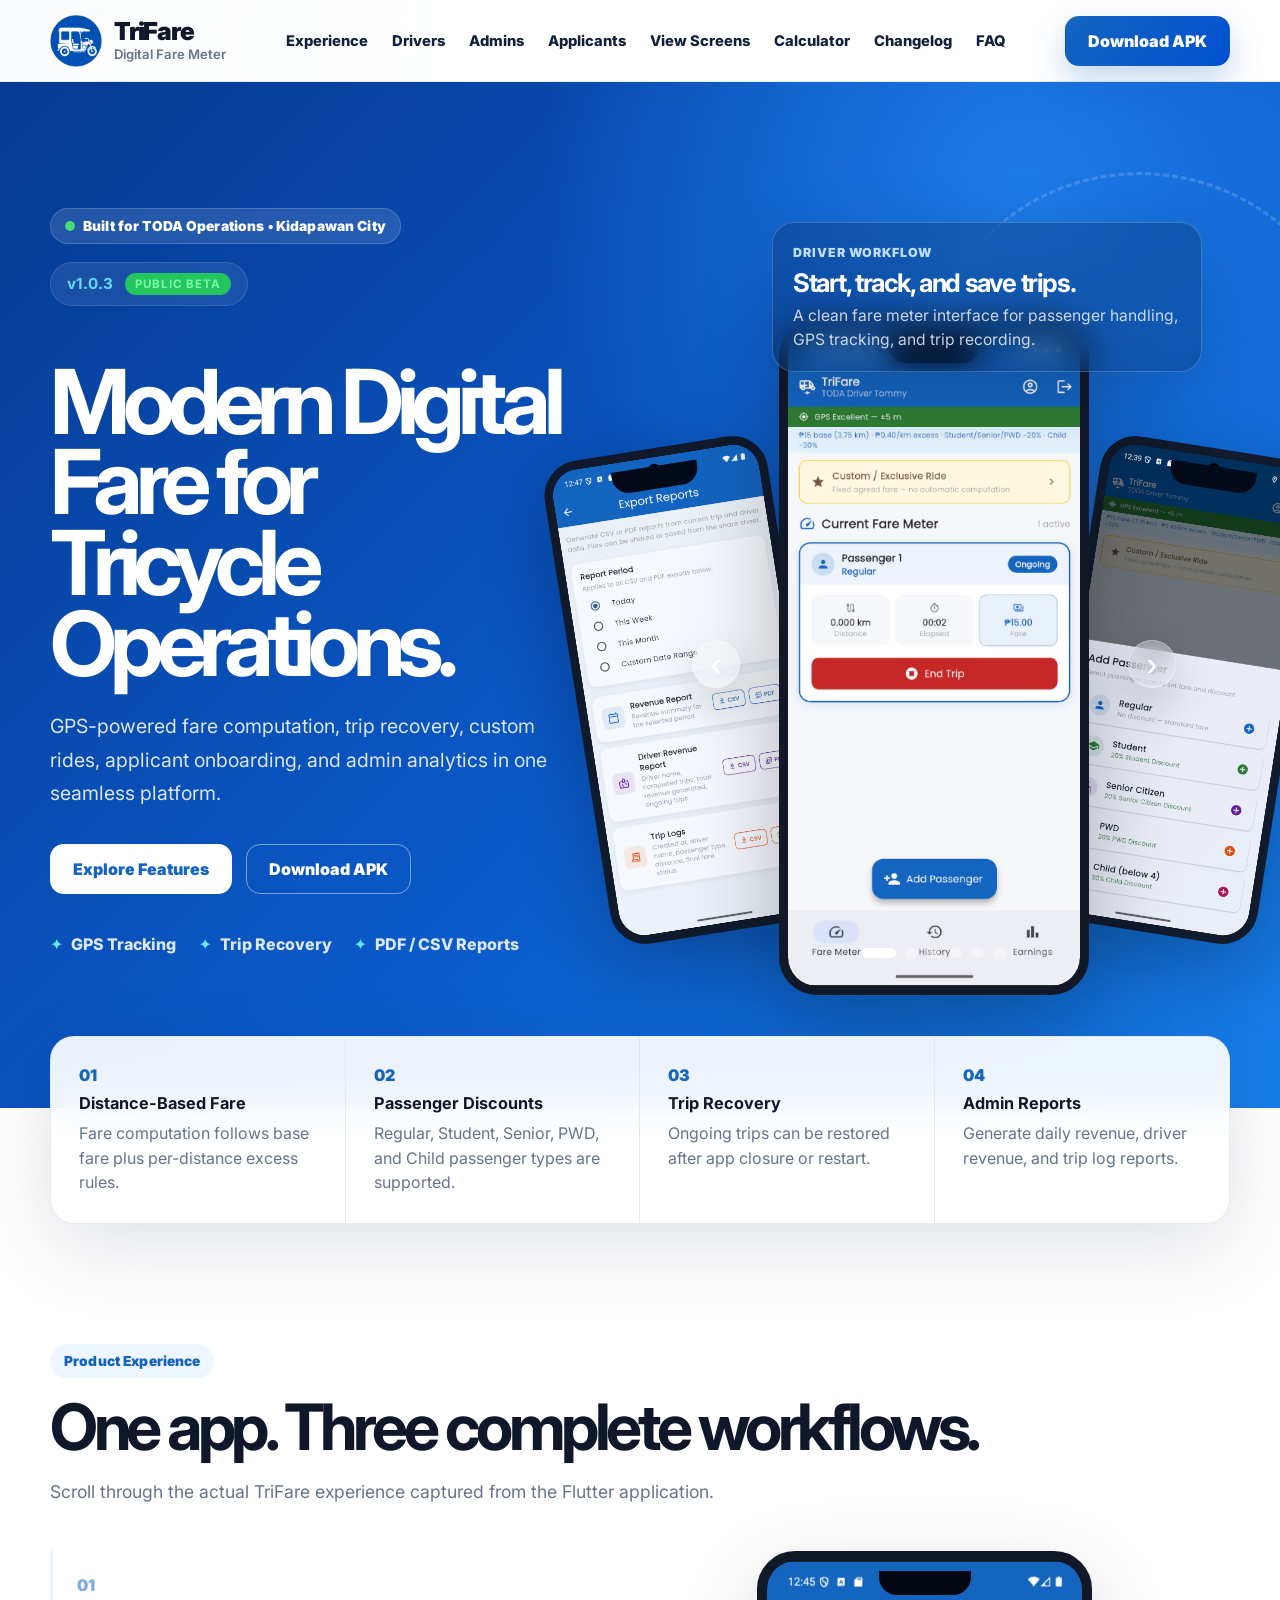
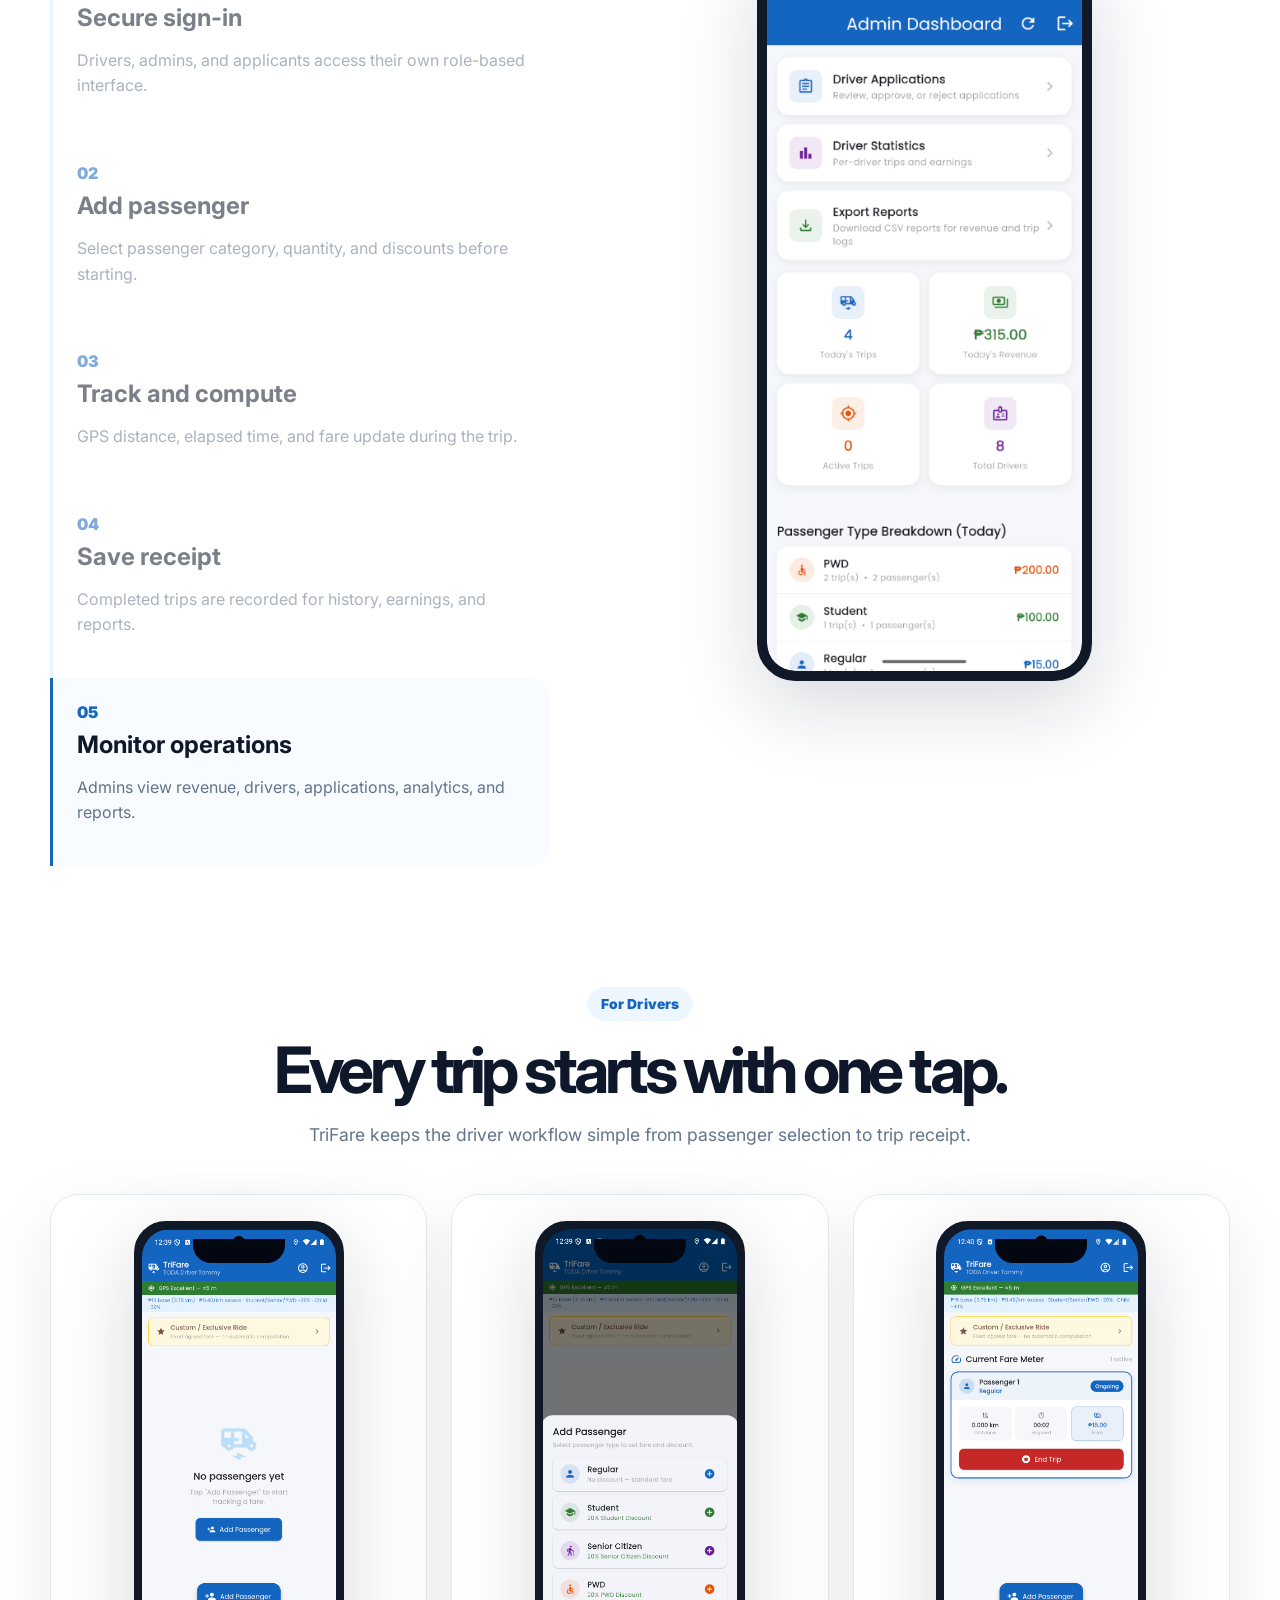
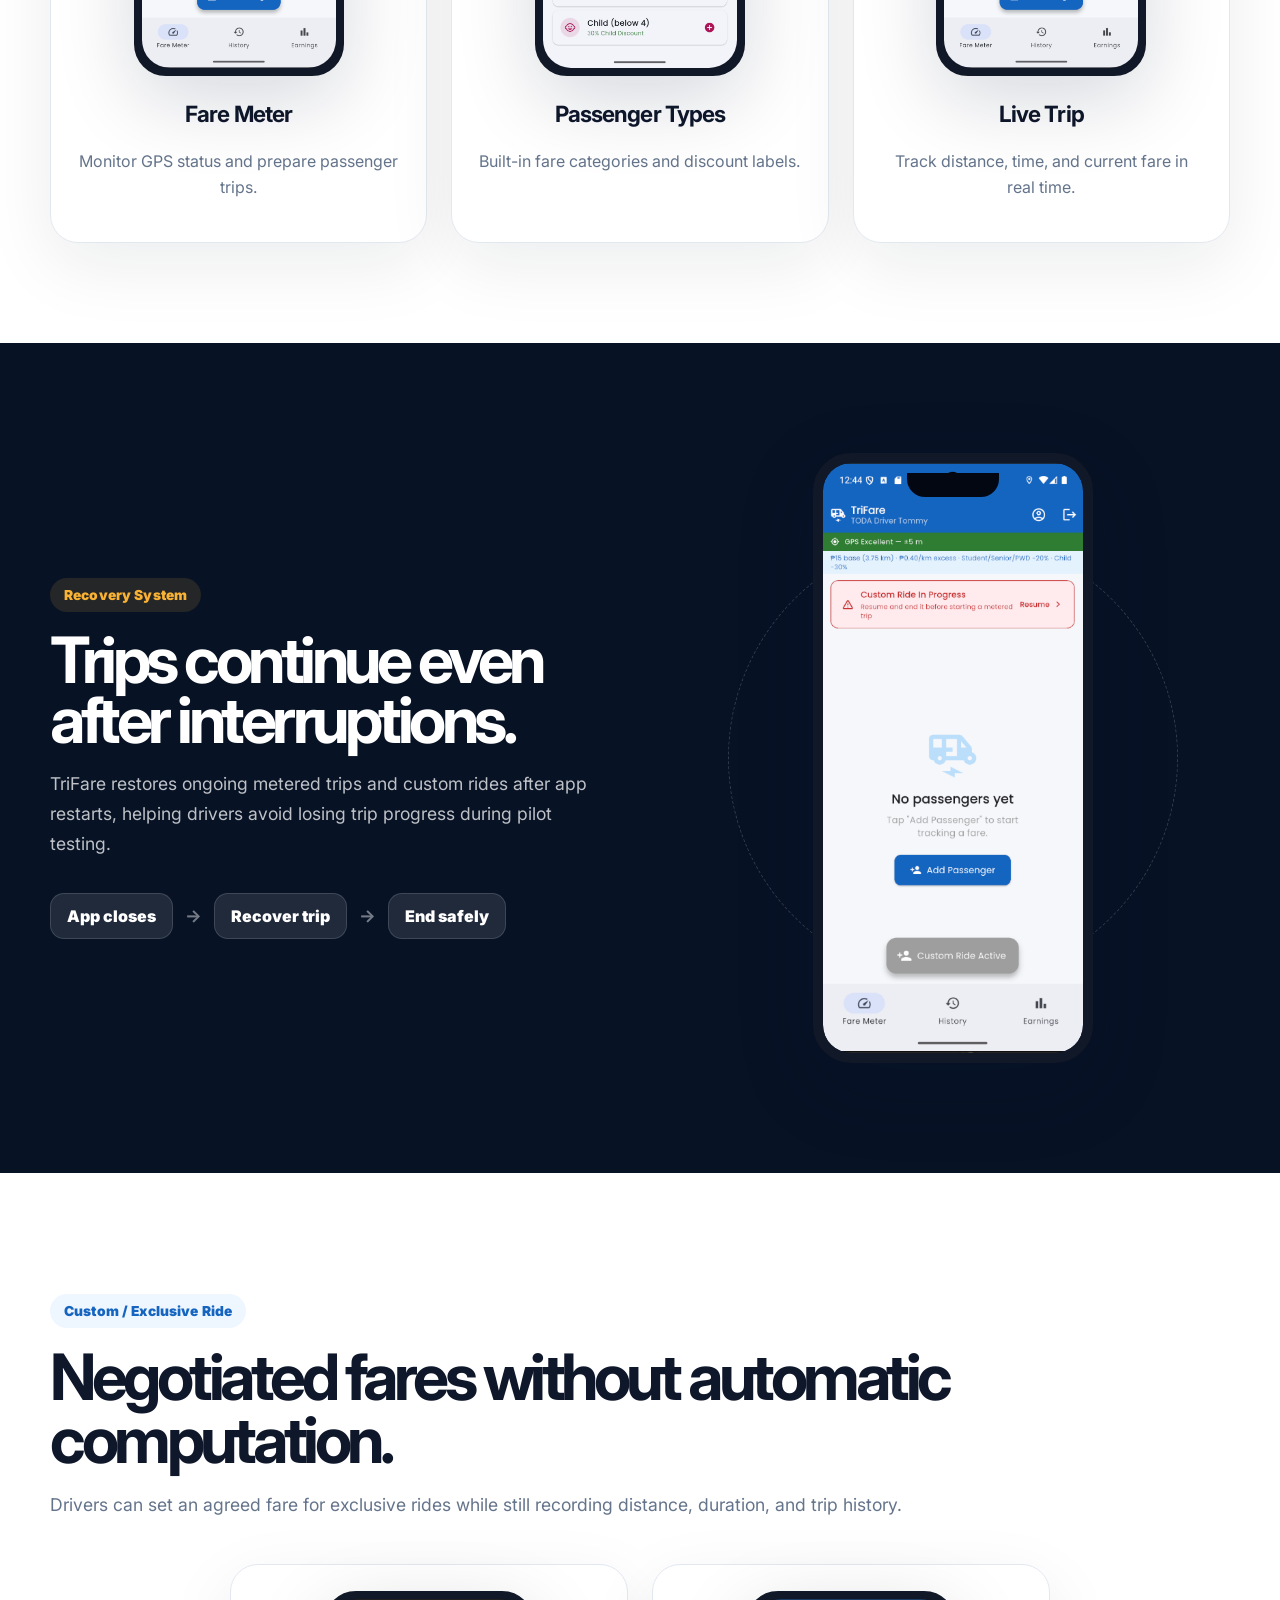
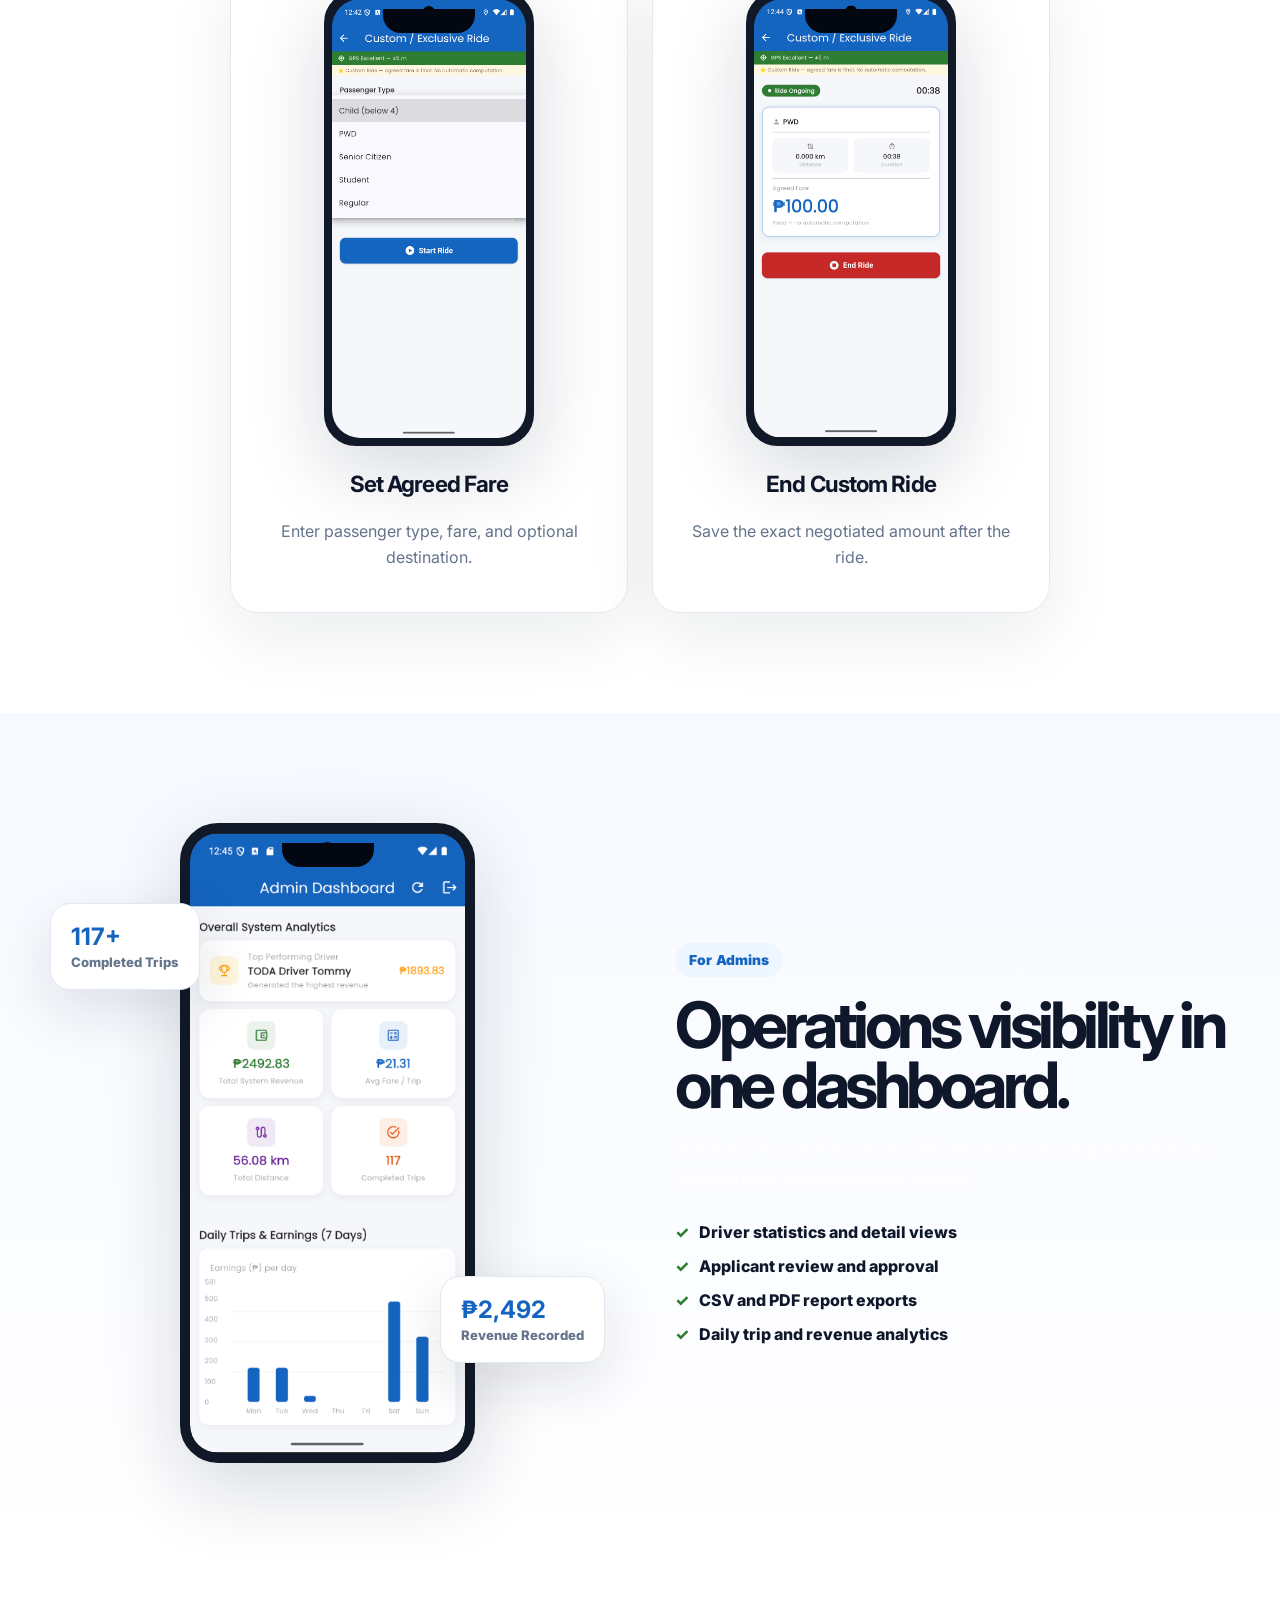
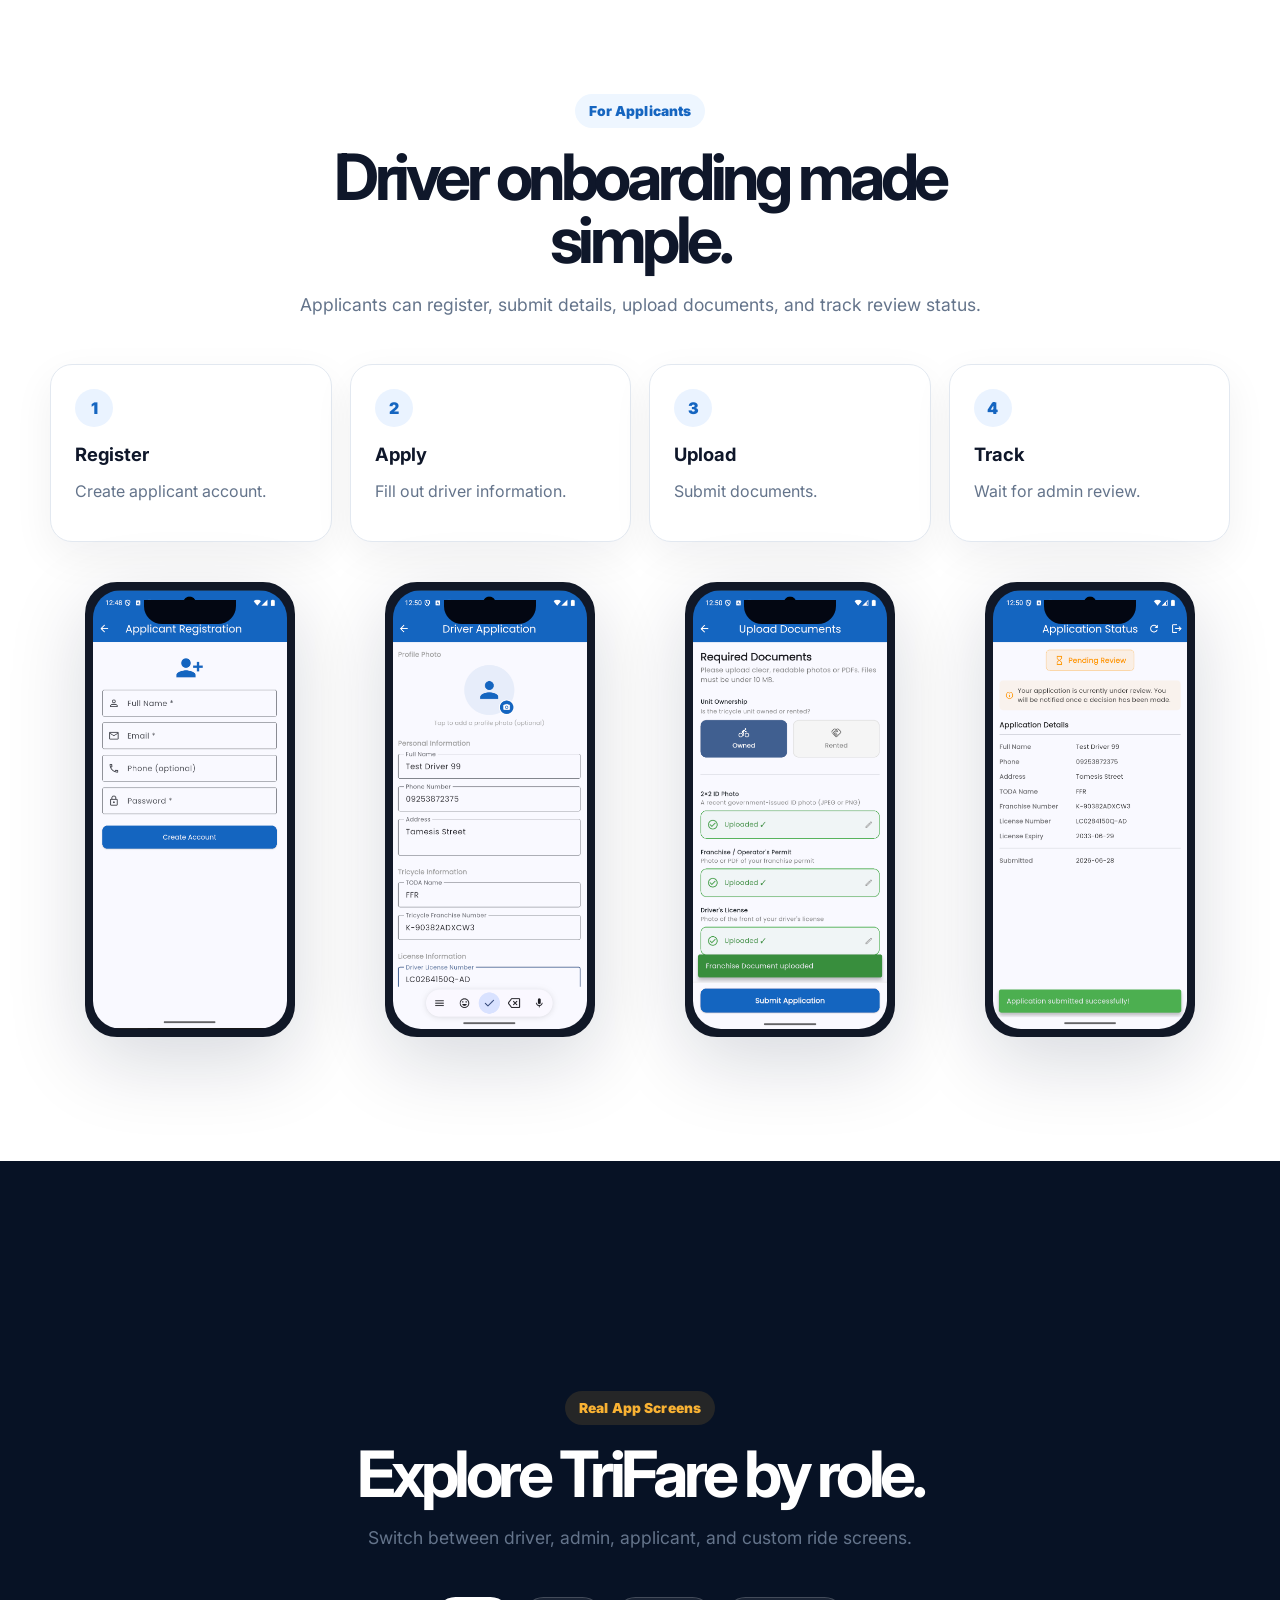
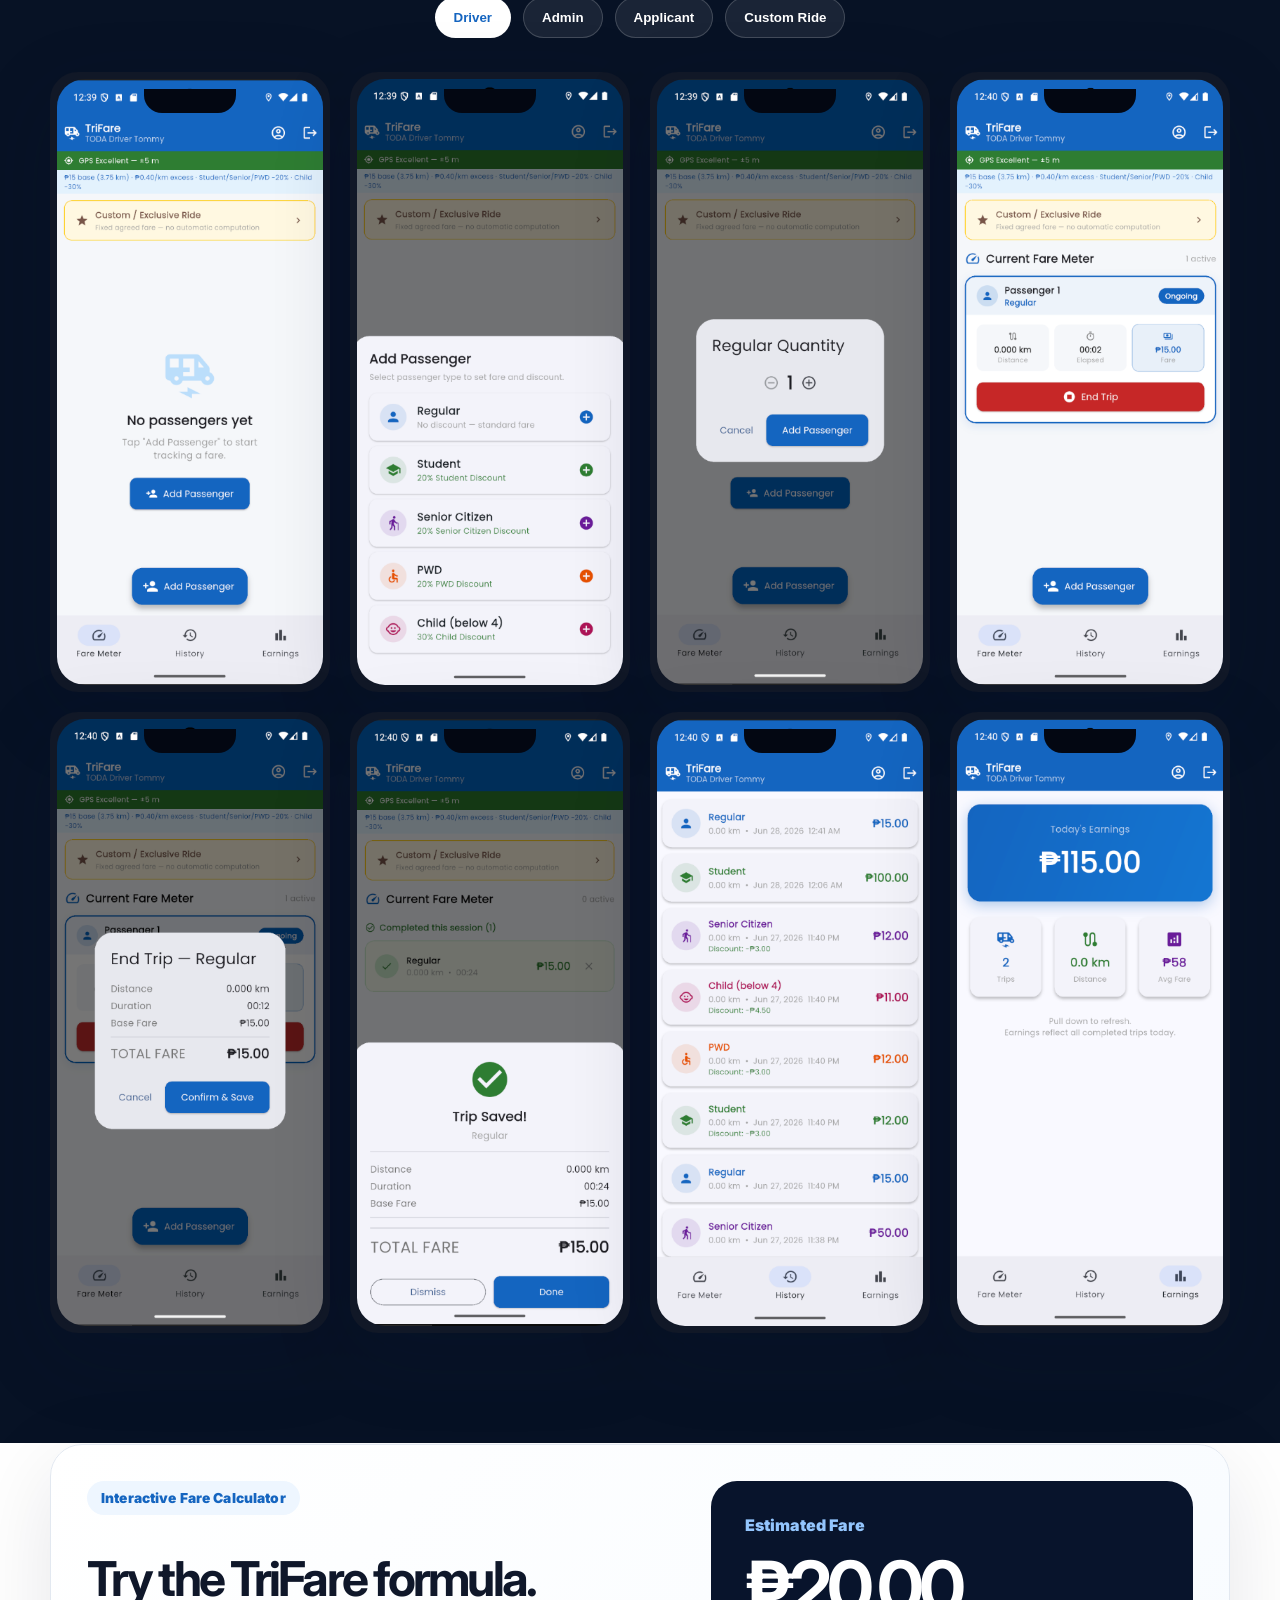
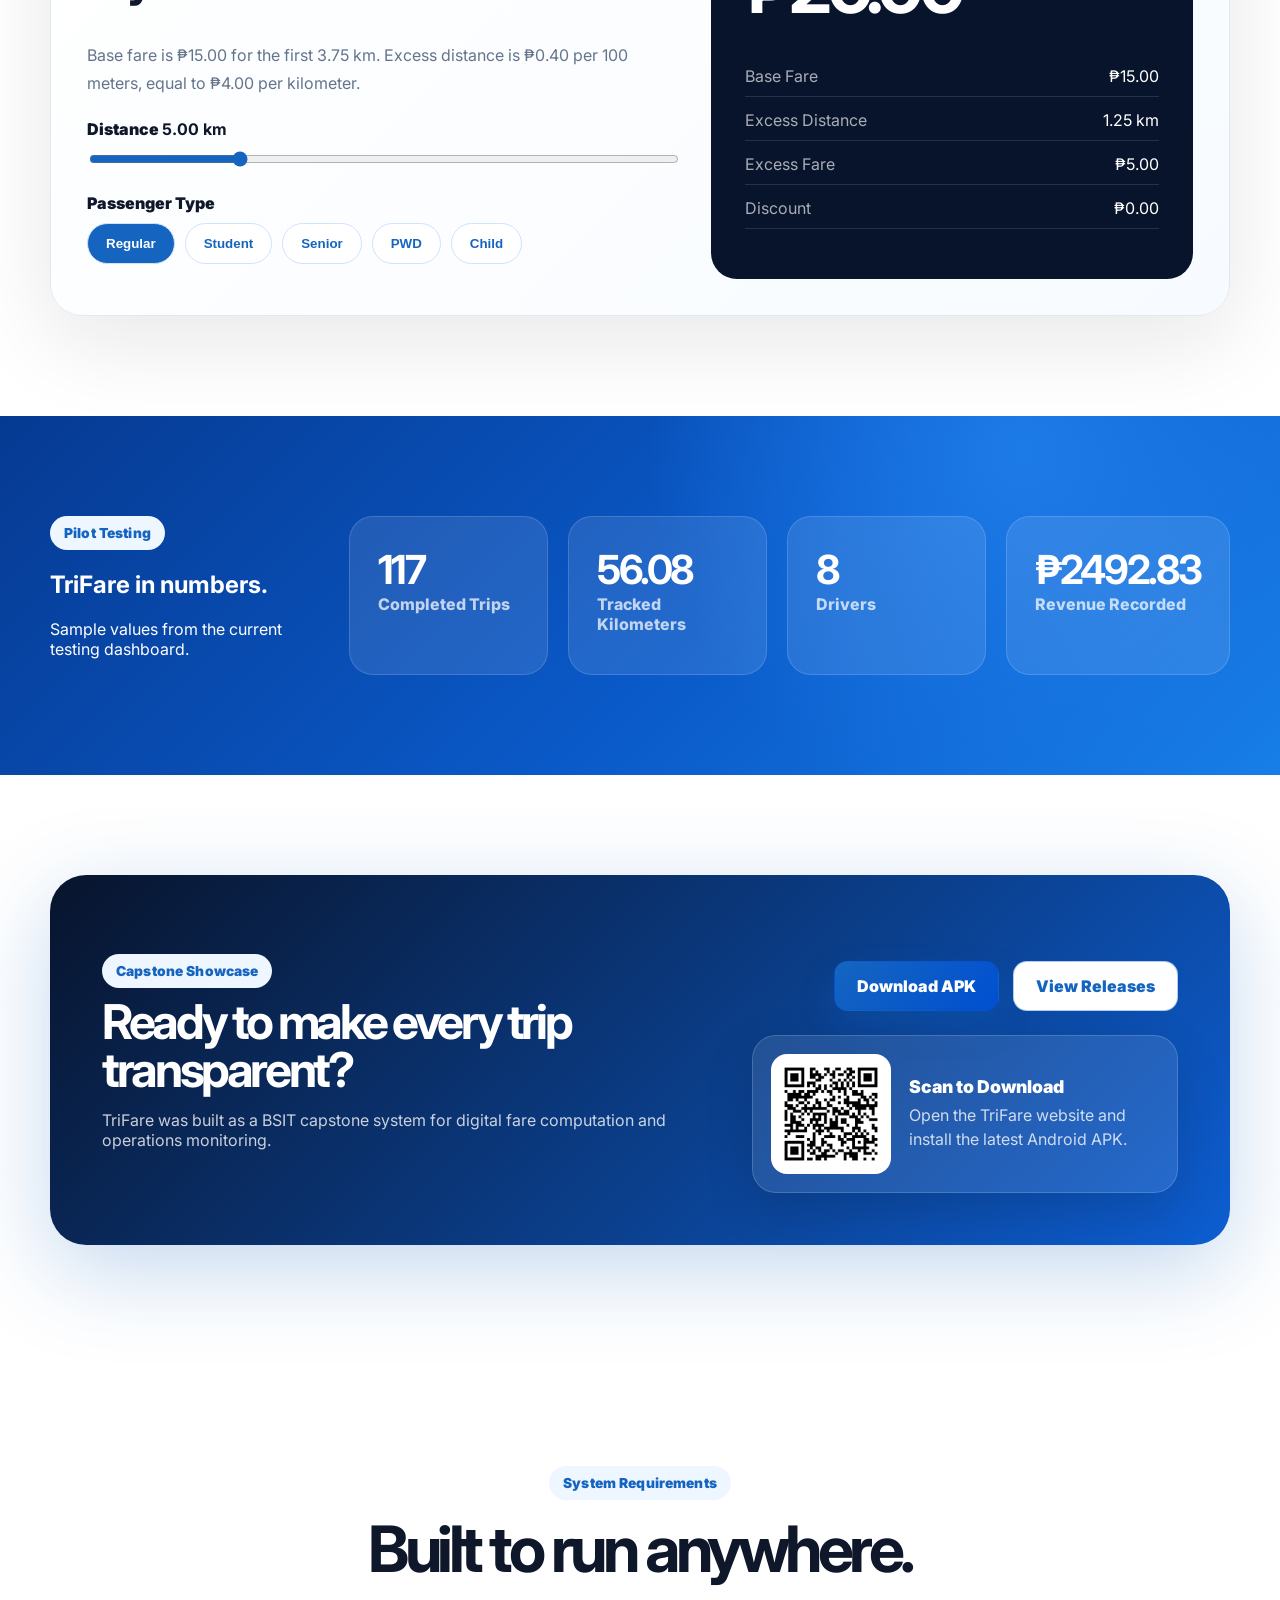
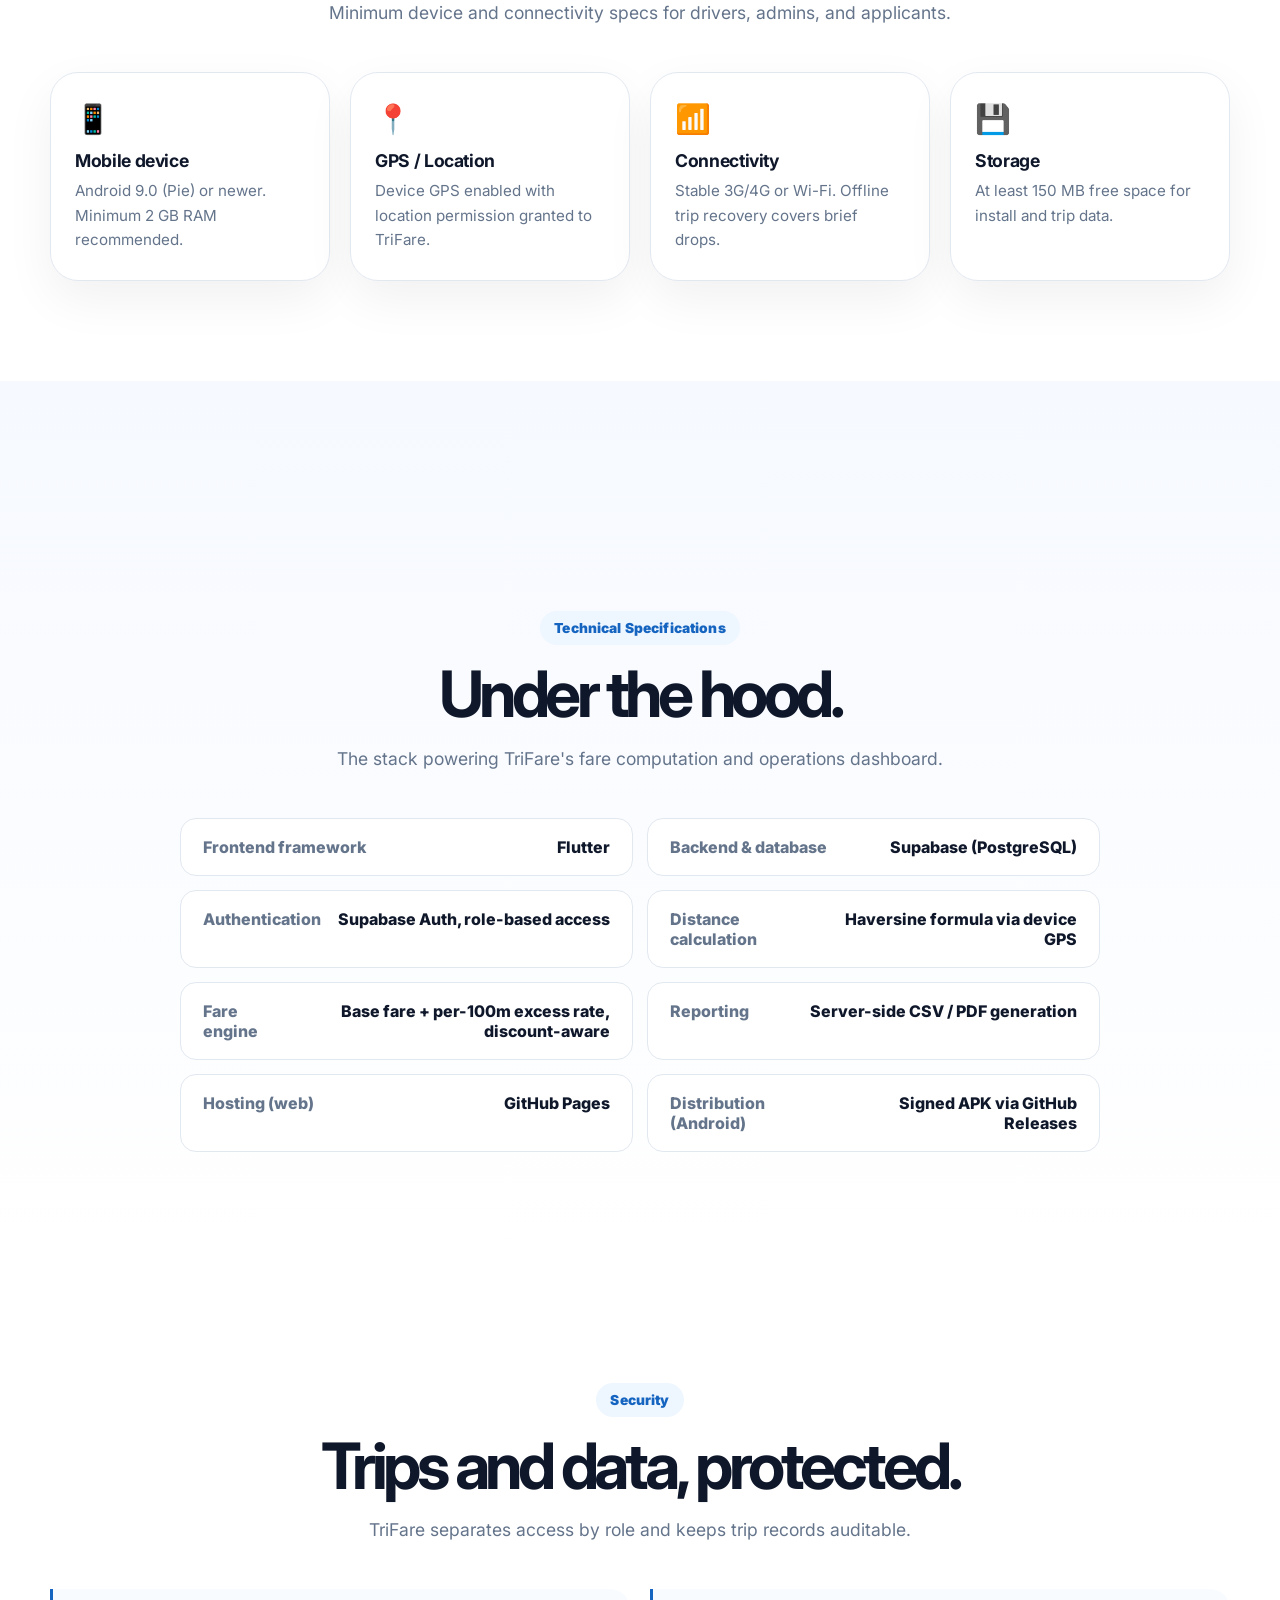
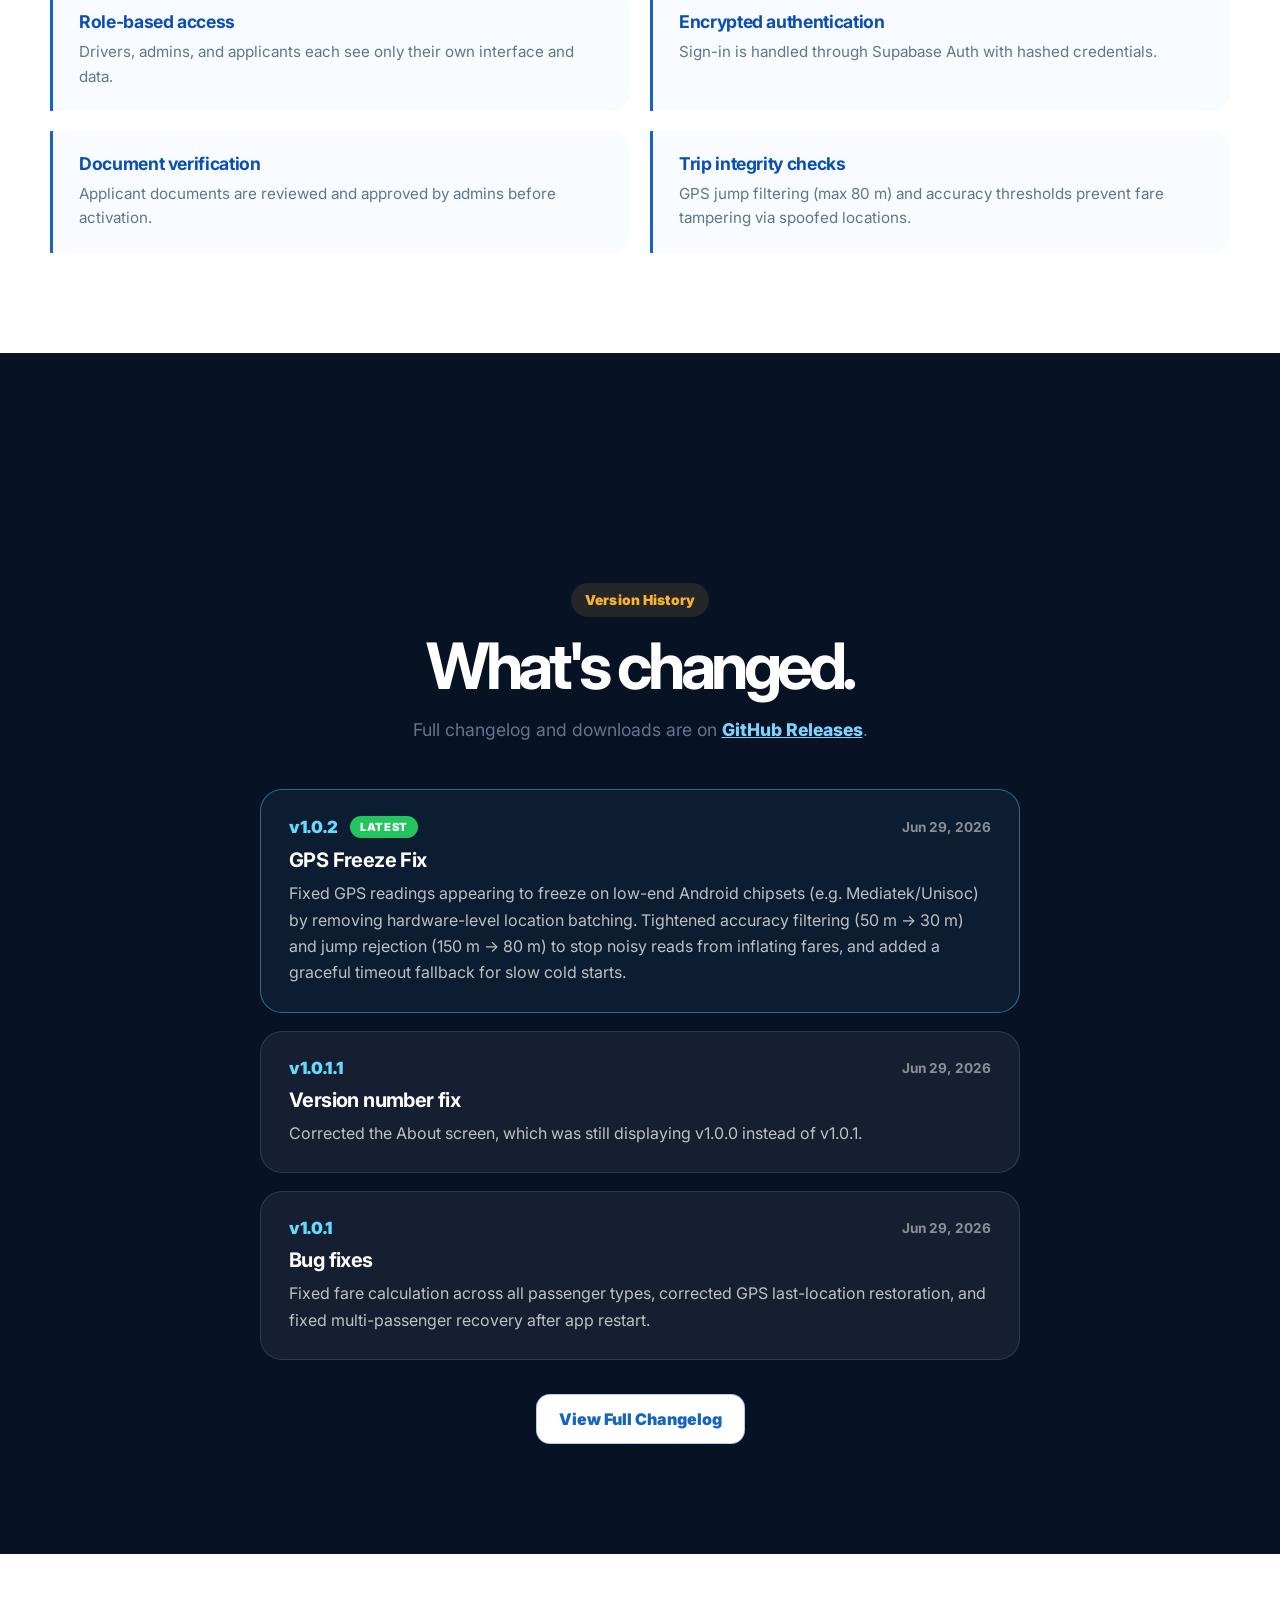
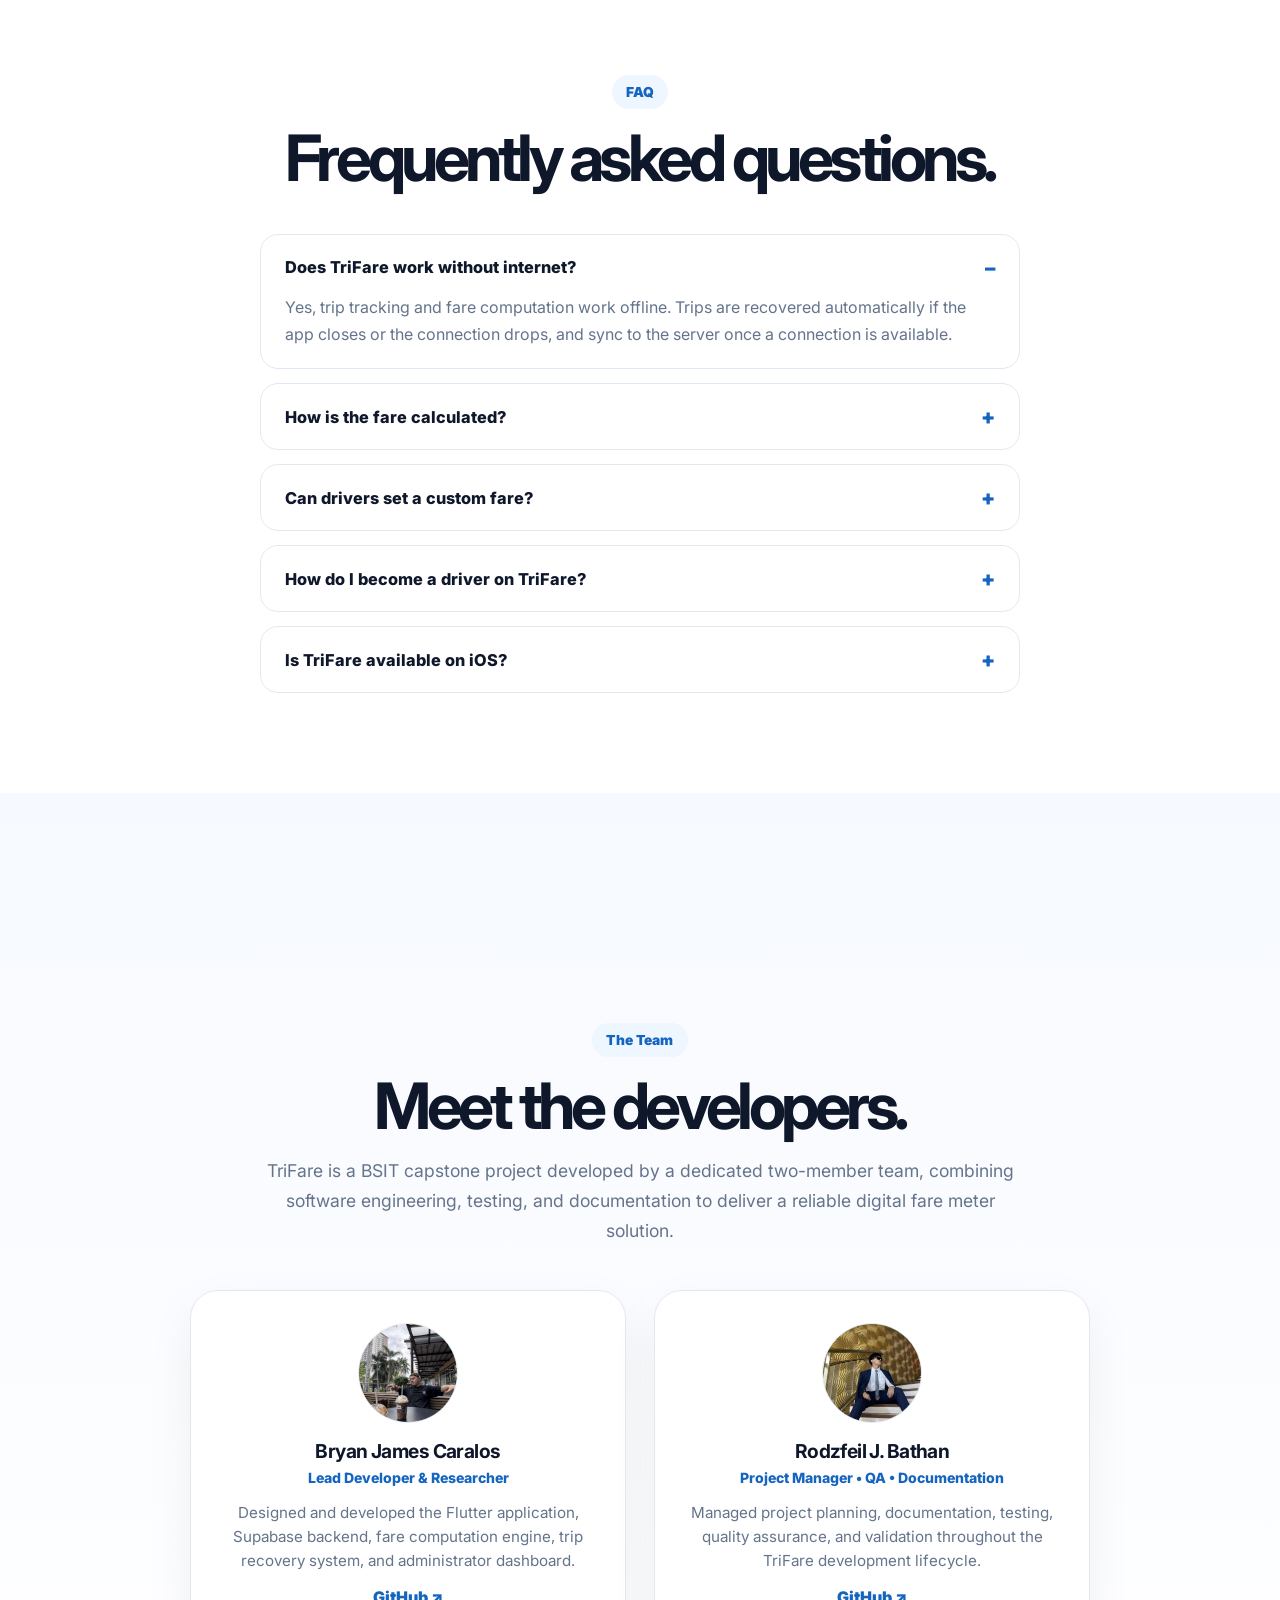
==== commit 8ea253db: "fix version number badge from v1.0.2 to v.1.0.3" ====
--- a/index.html
+++ b/index.html
@@ -111,7 +111,7 @@
               ><i></i> Built for TODA Operations • Kidapawan City</span
             >
             <div class="version-badge">
-              <span class="version">v1.0.2</span>
+              <span class="version">v1.0.3</span>
               <span class="status">PUBLIC BETA</span>
             </div>
             <h1>Modern Digital Fare for Tricycle Operations.</h1>
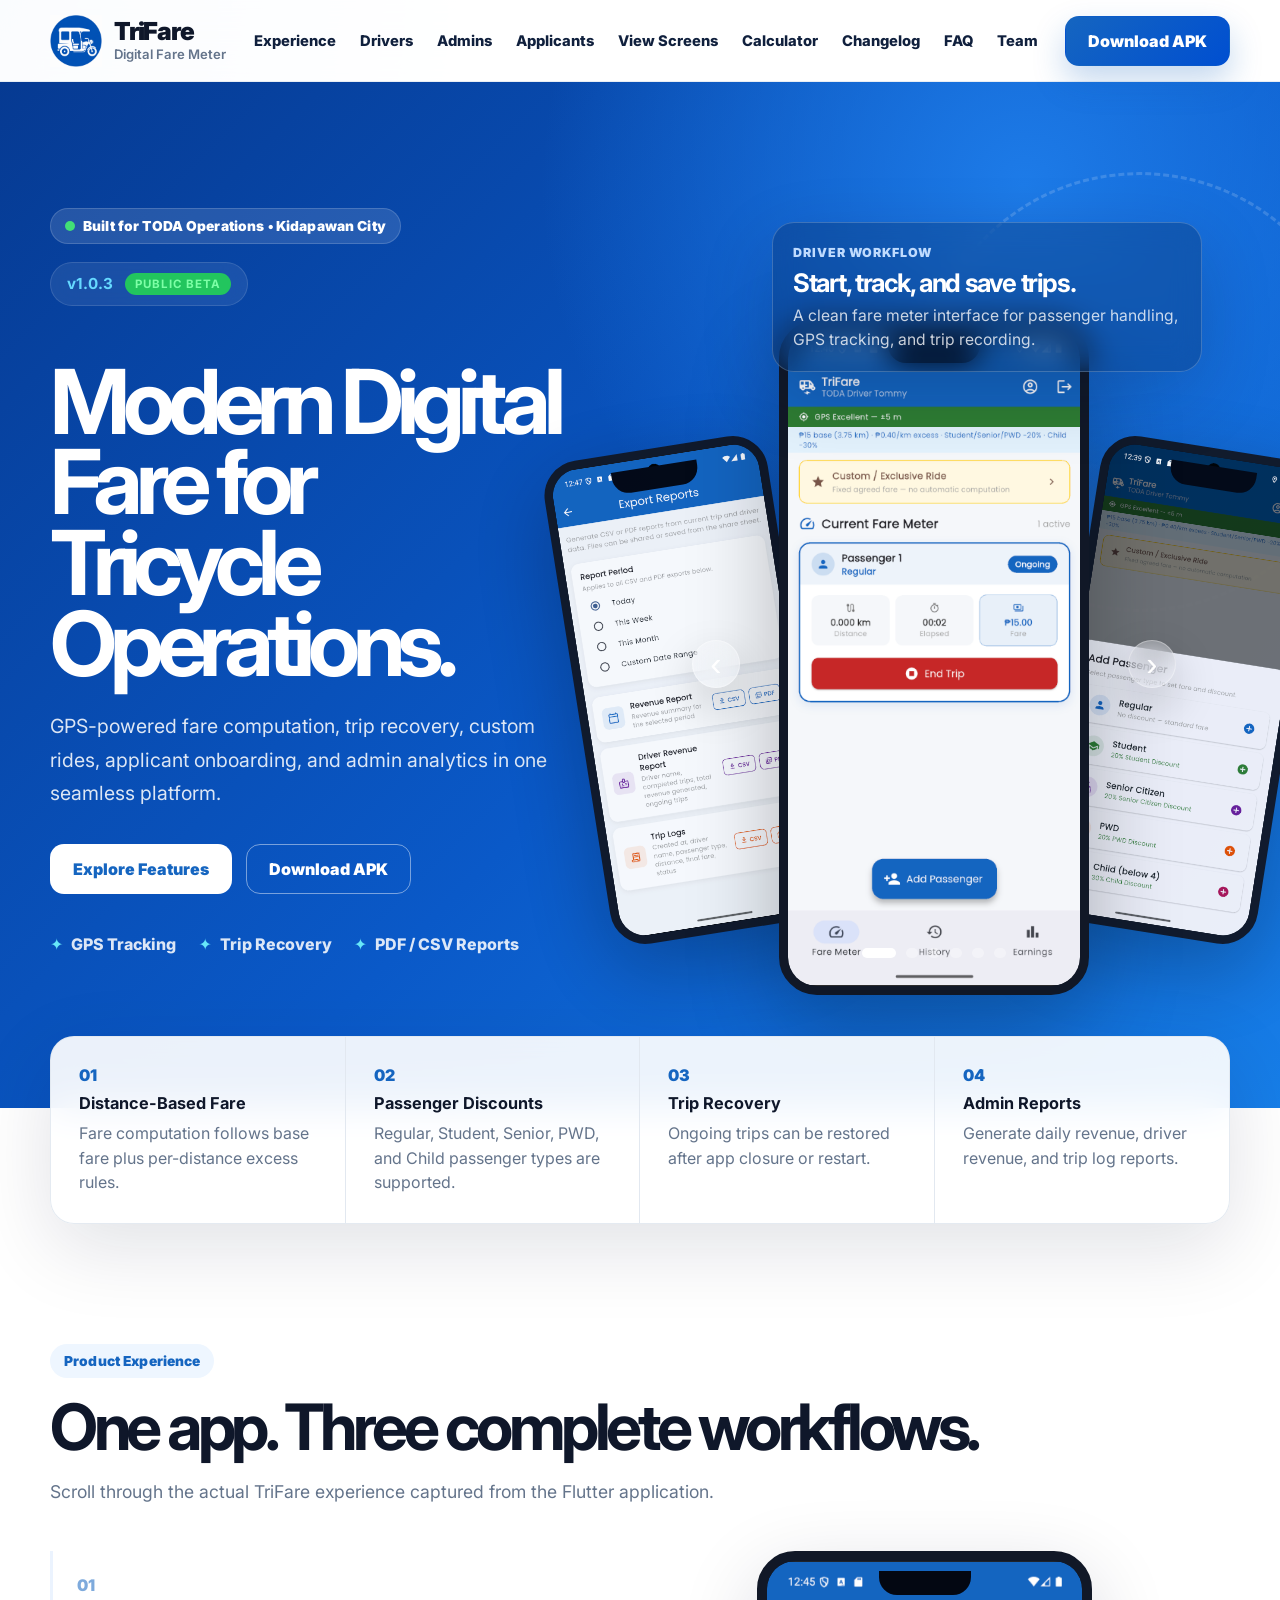
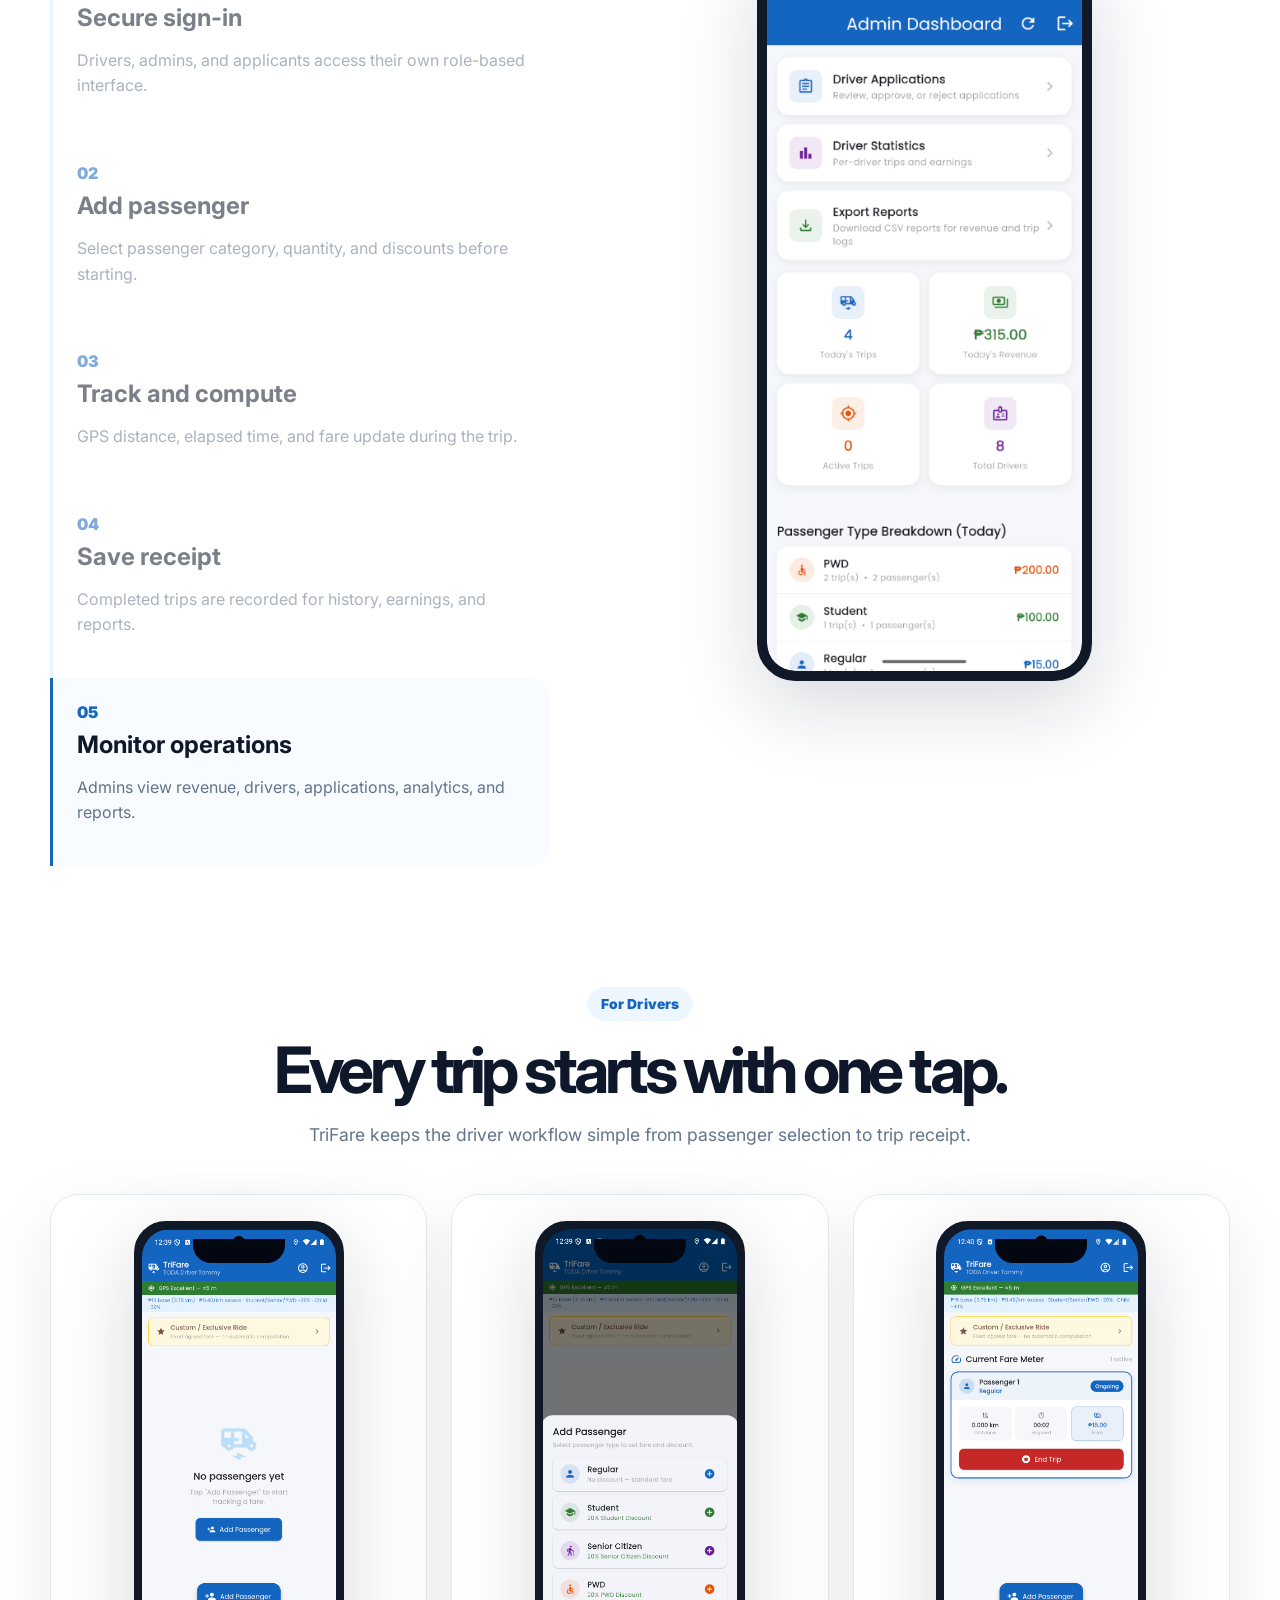
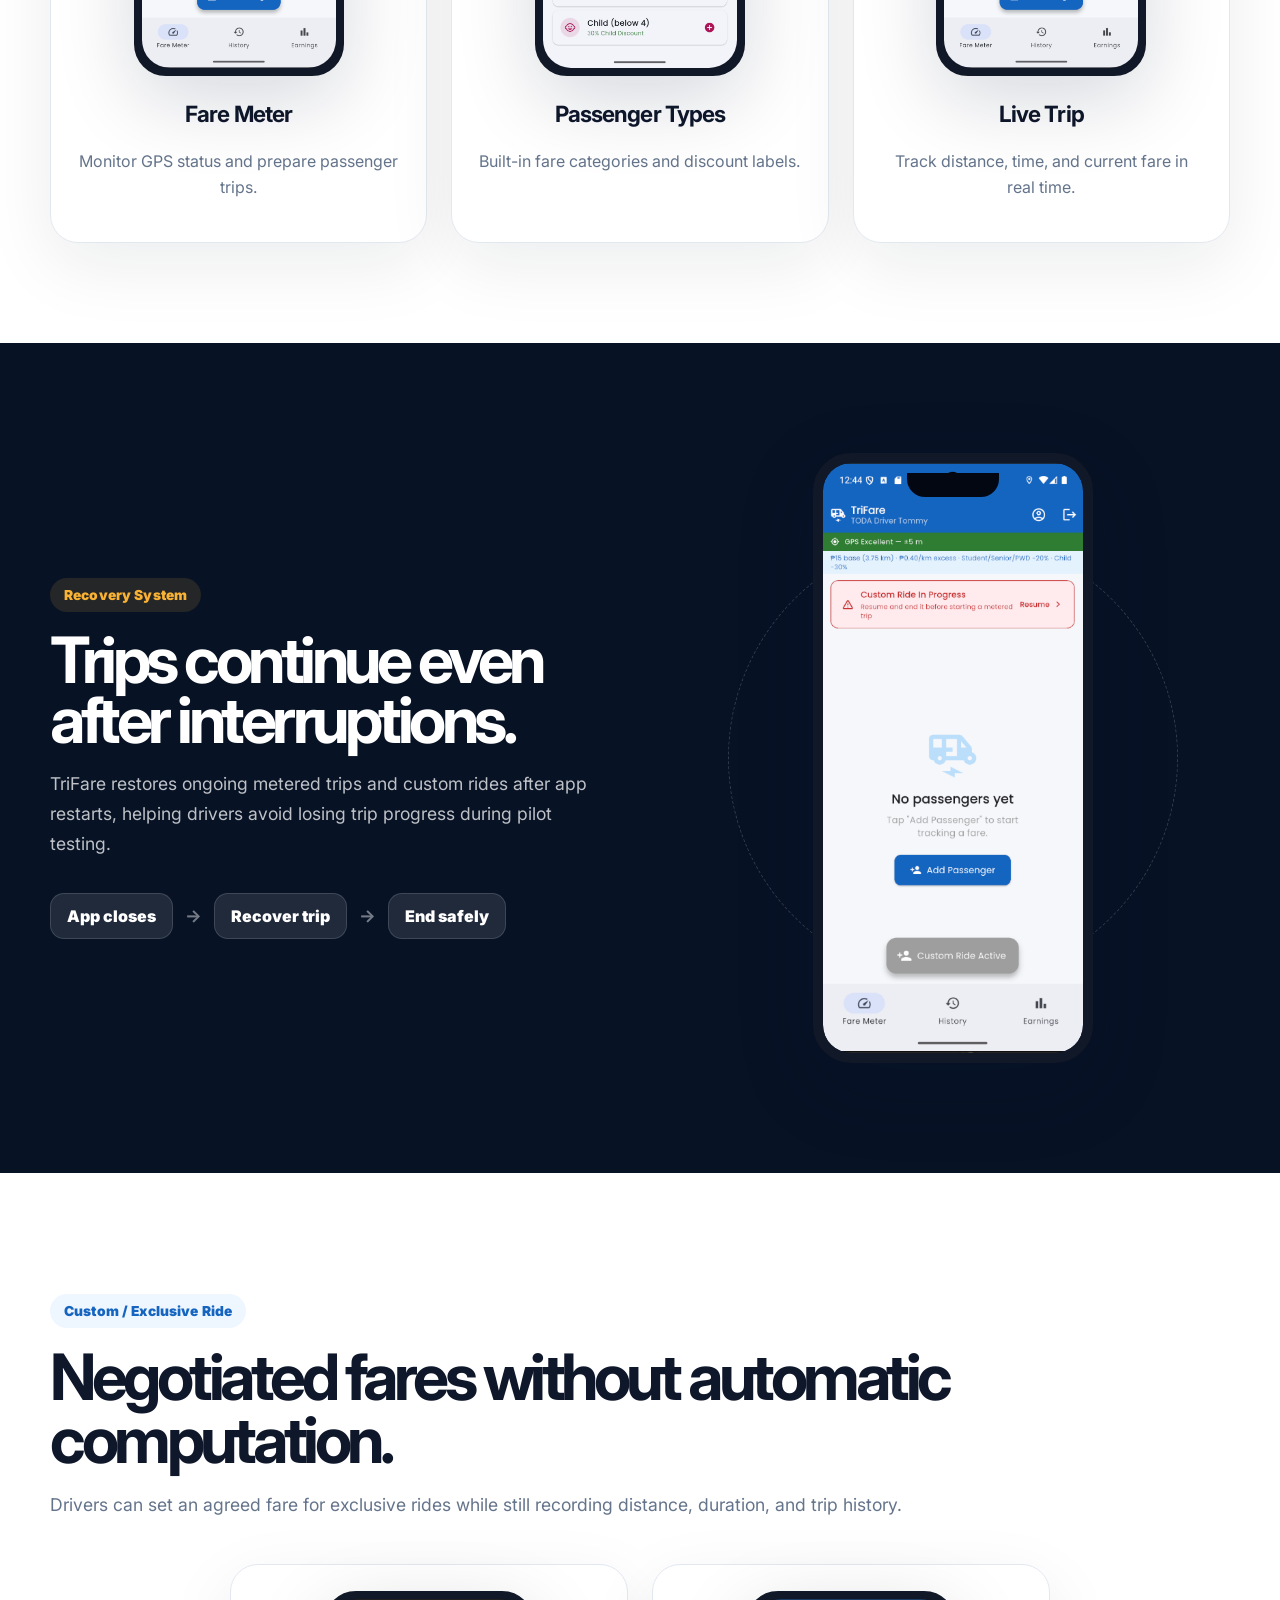
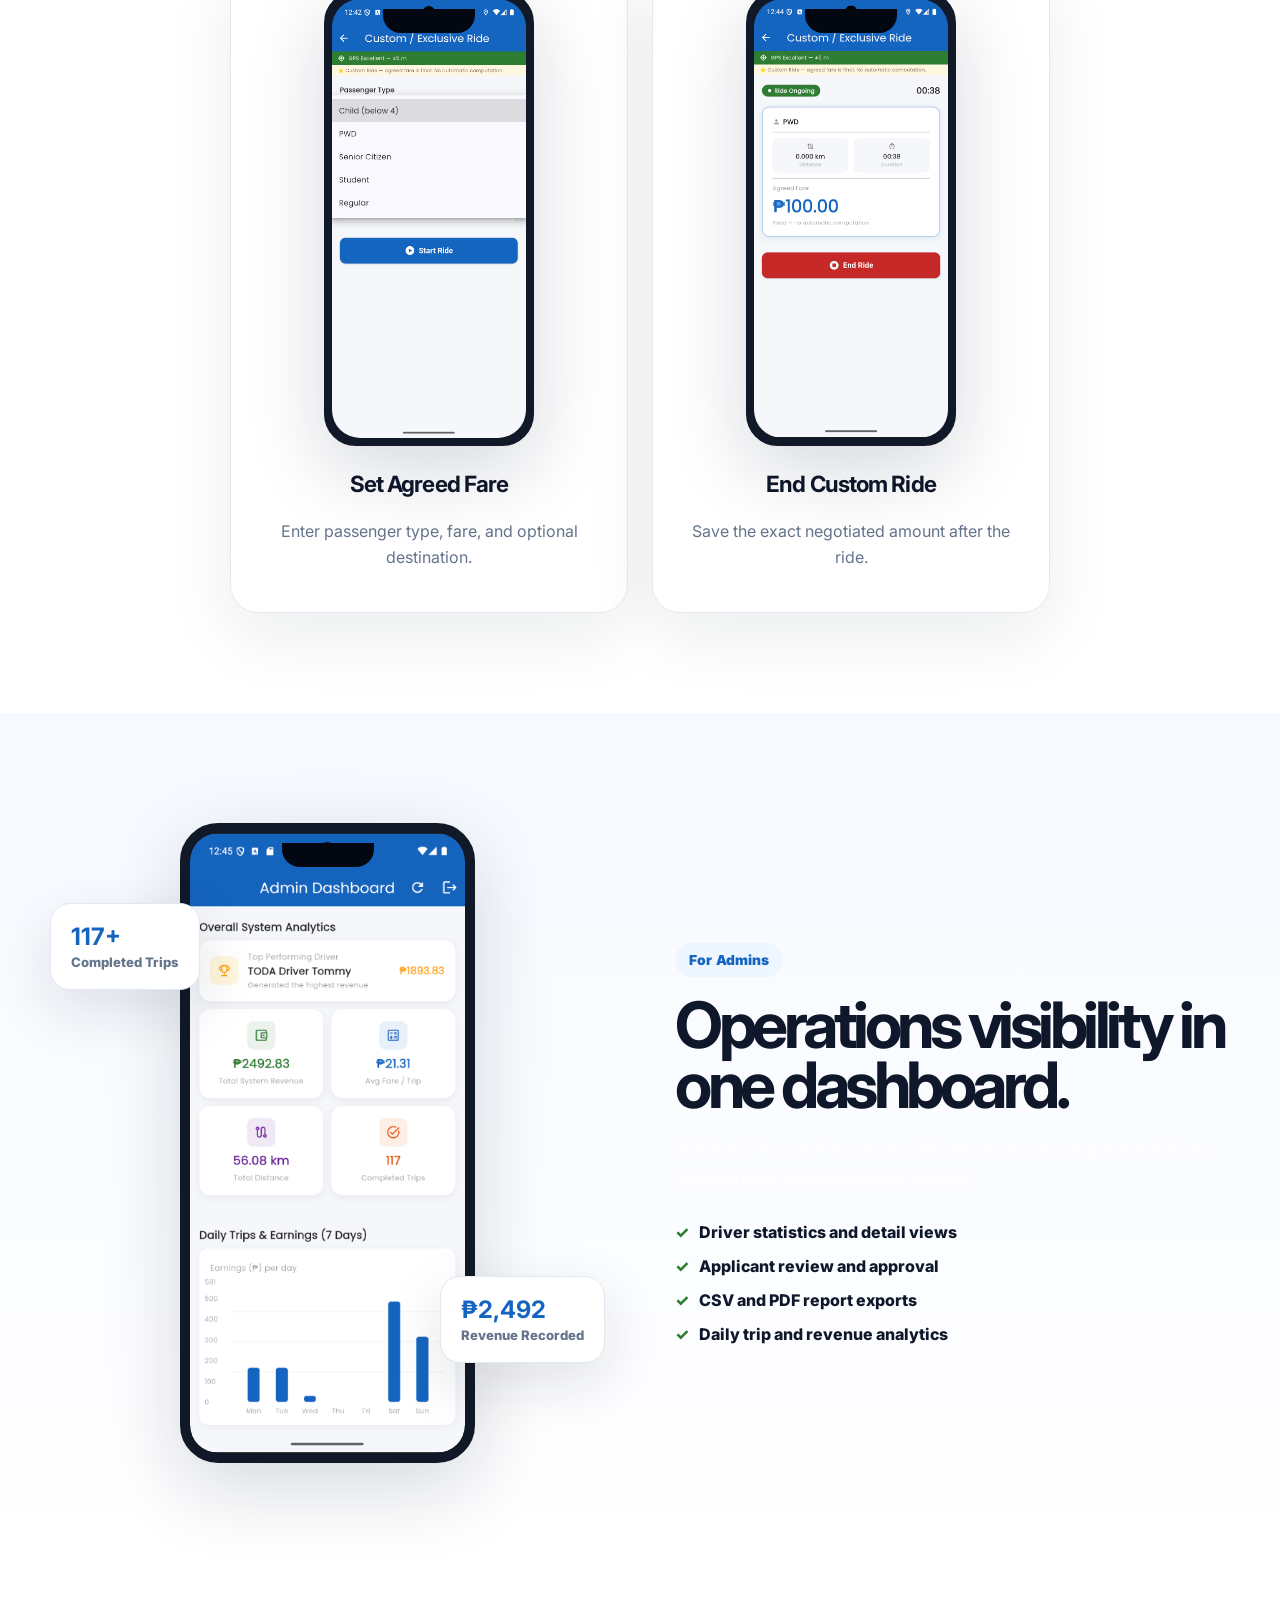
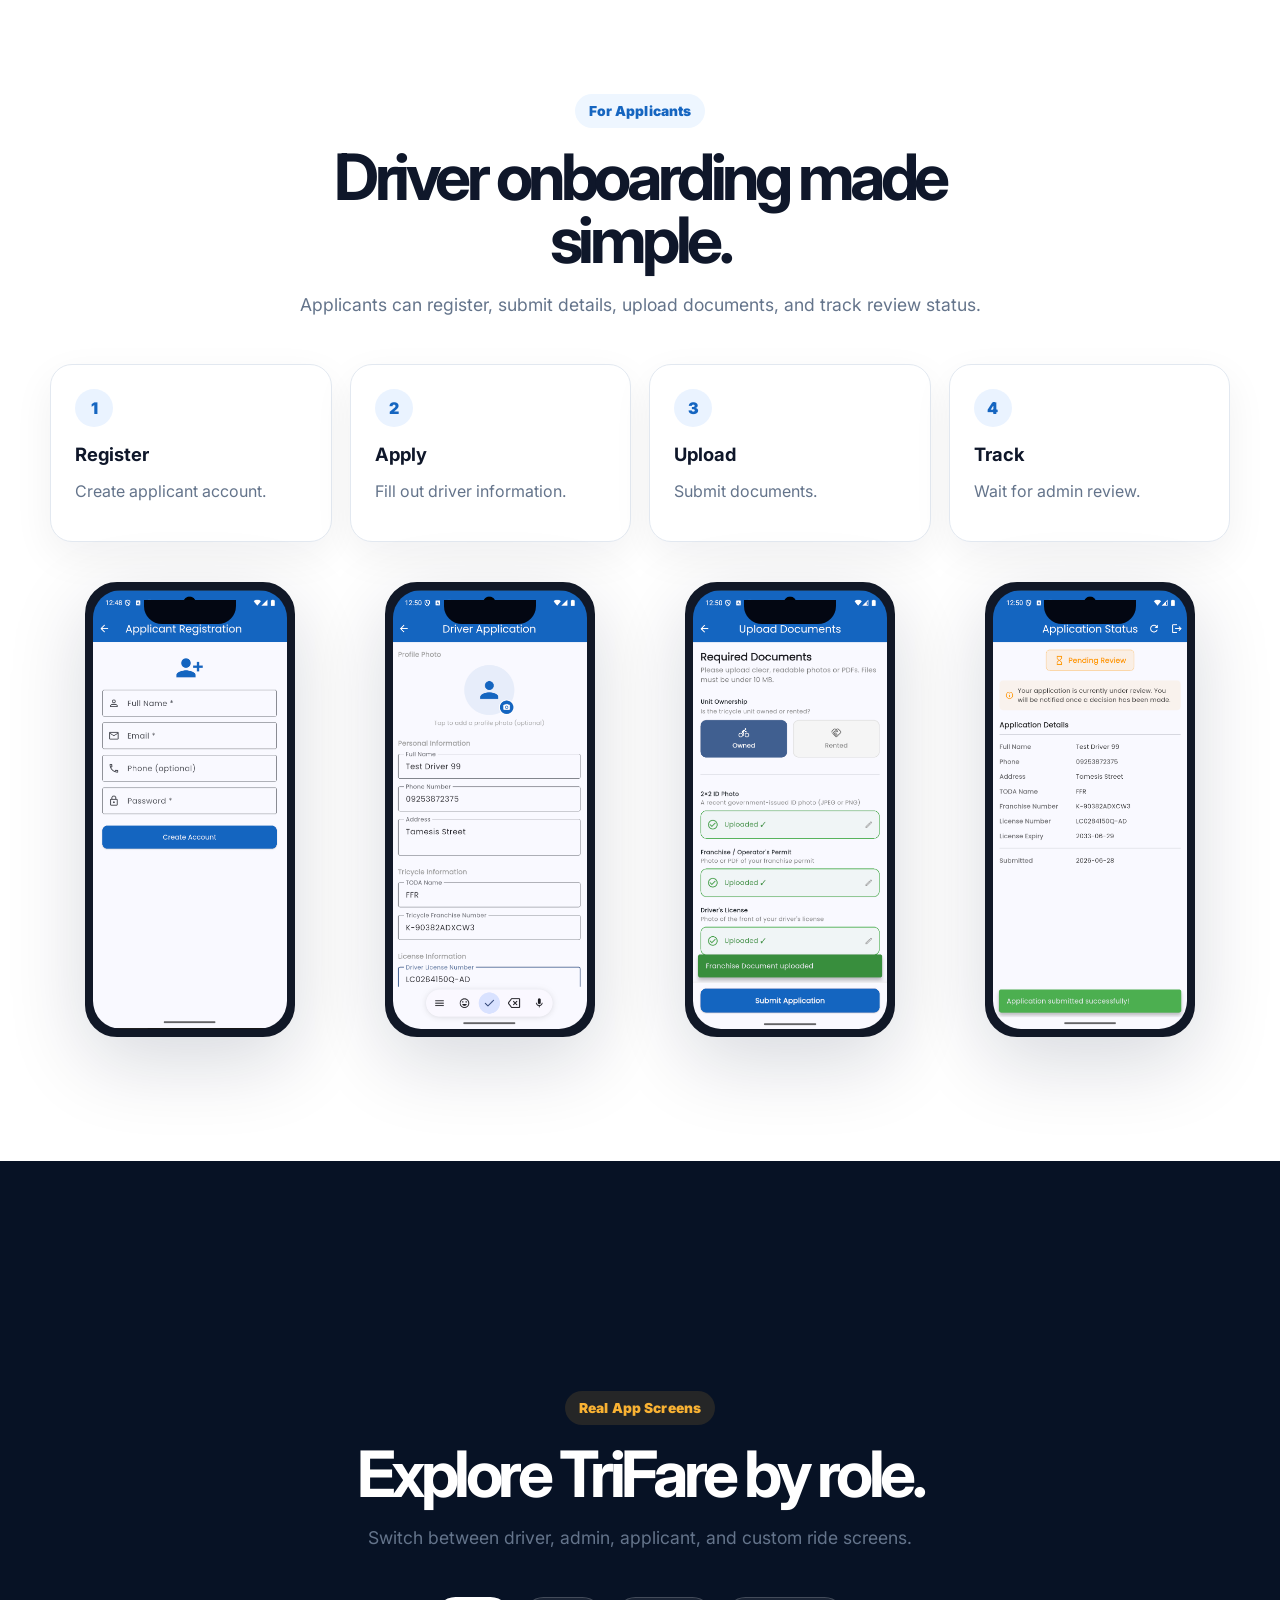
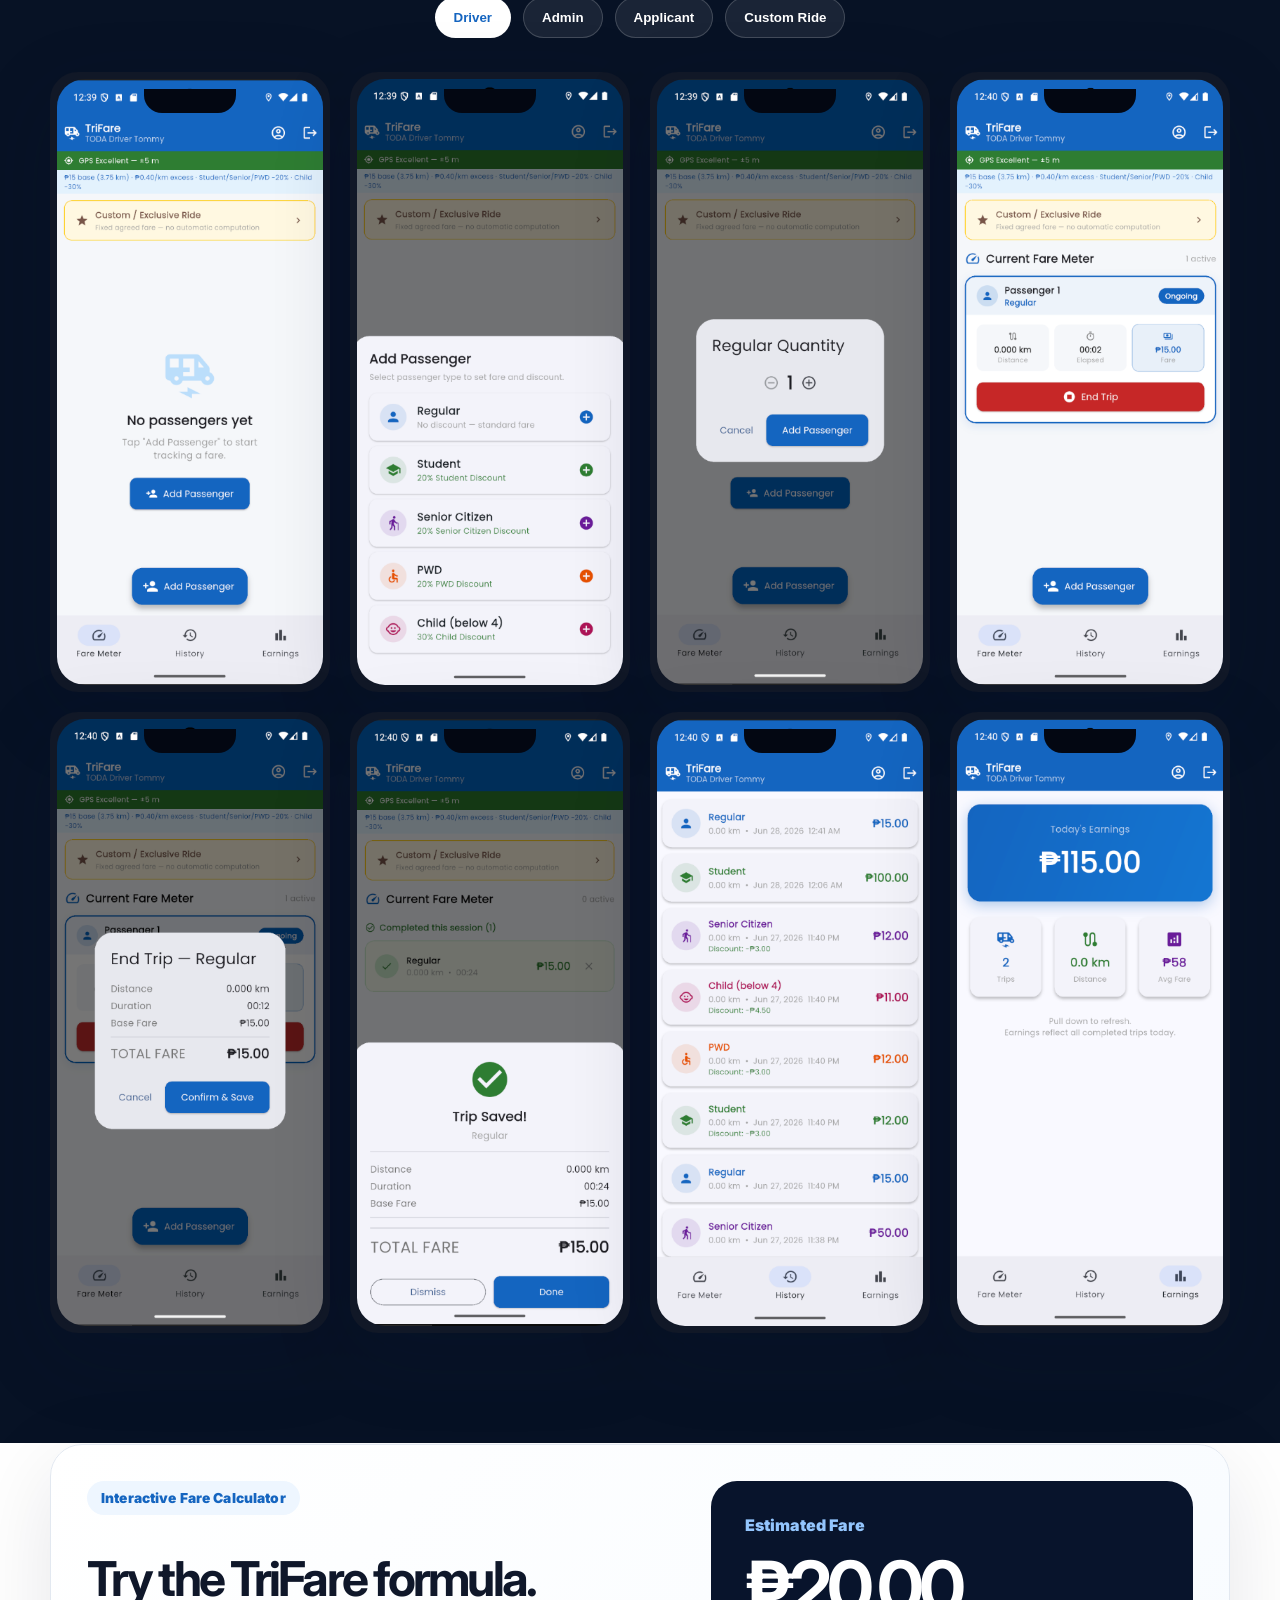
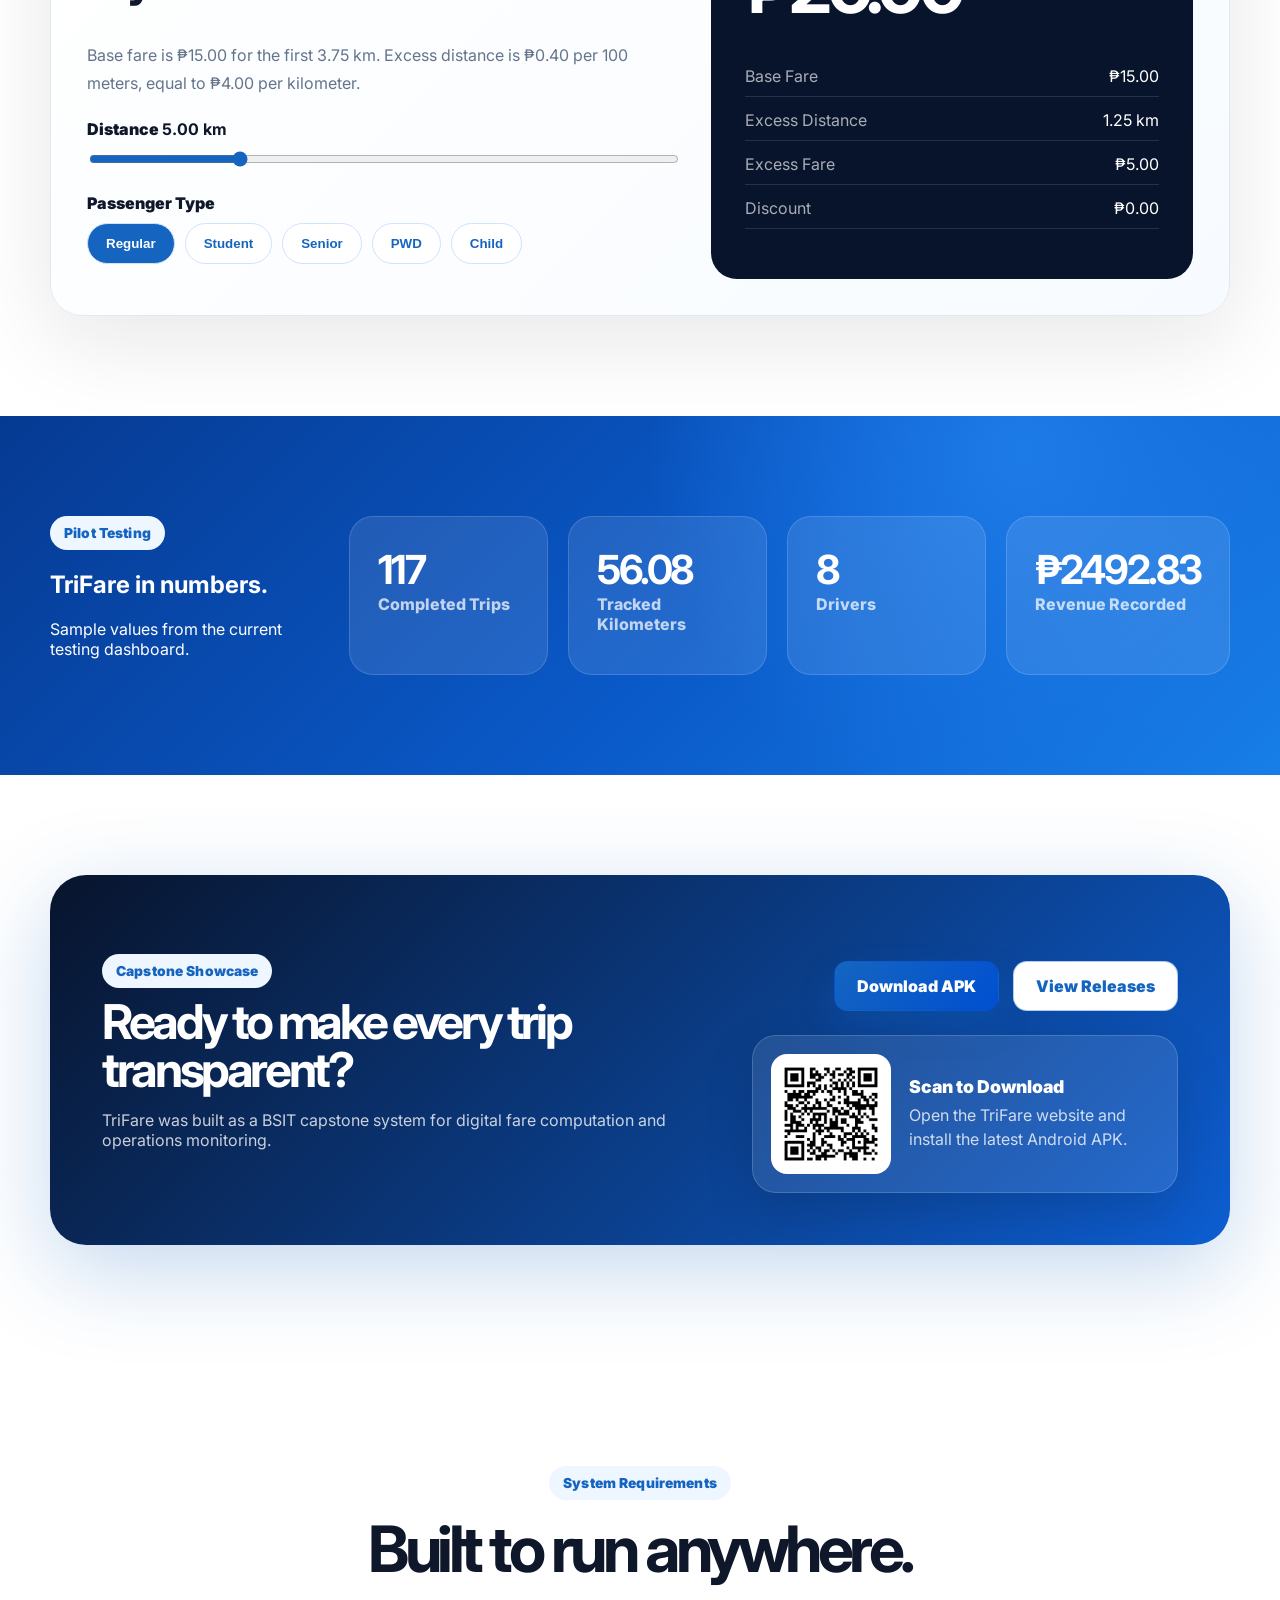
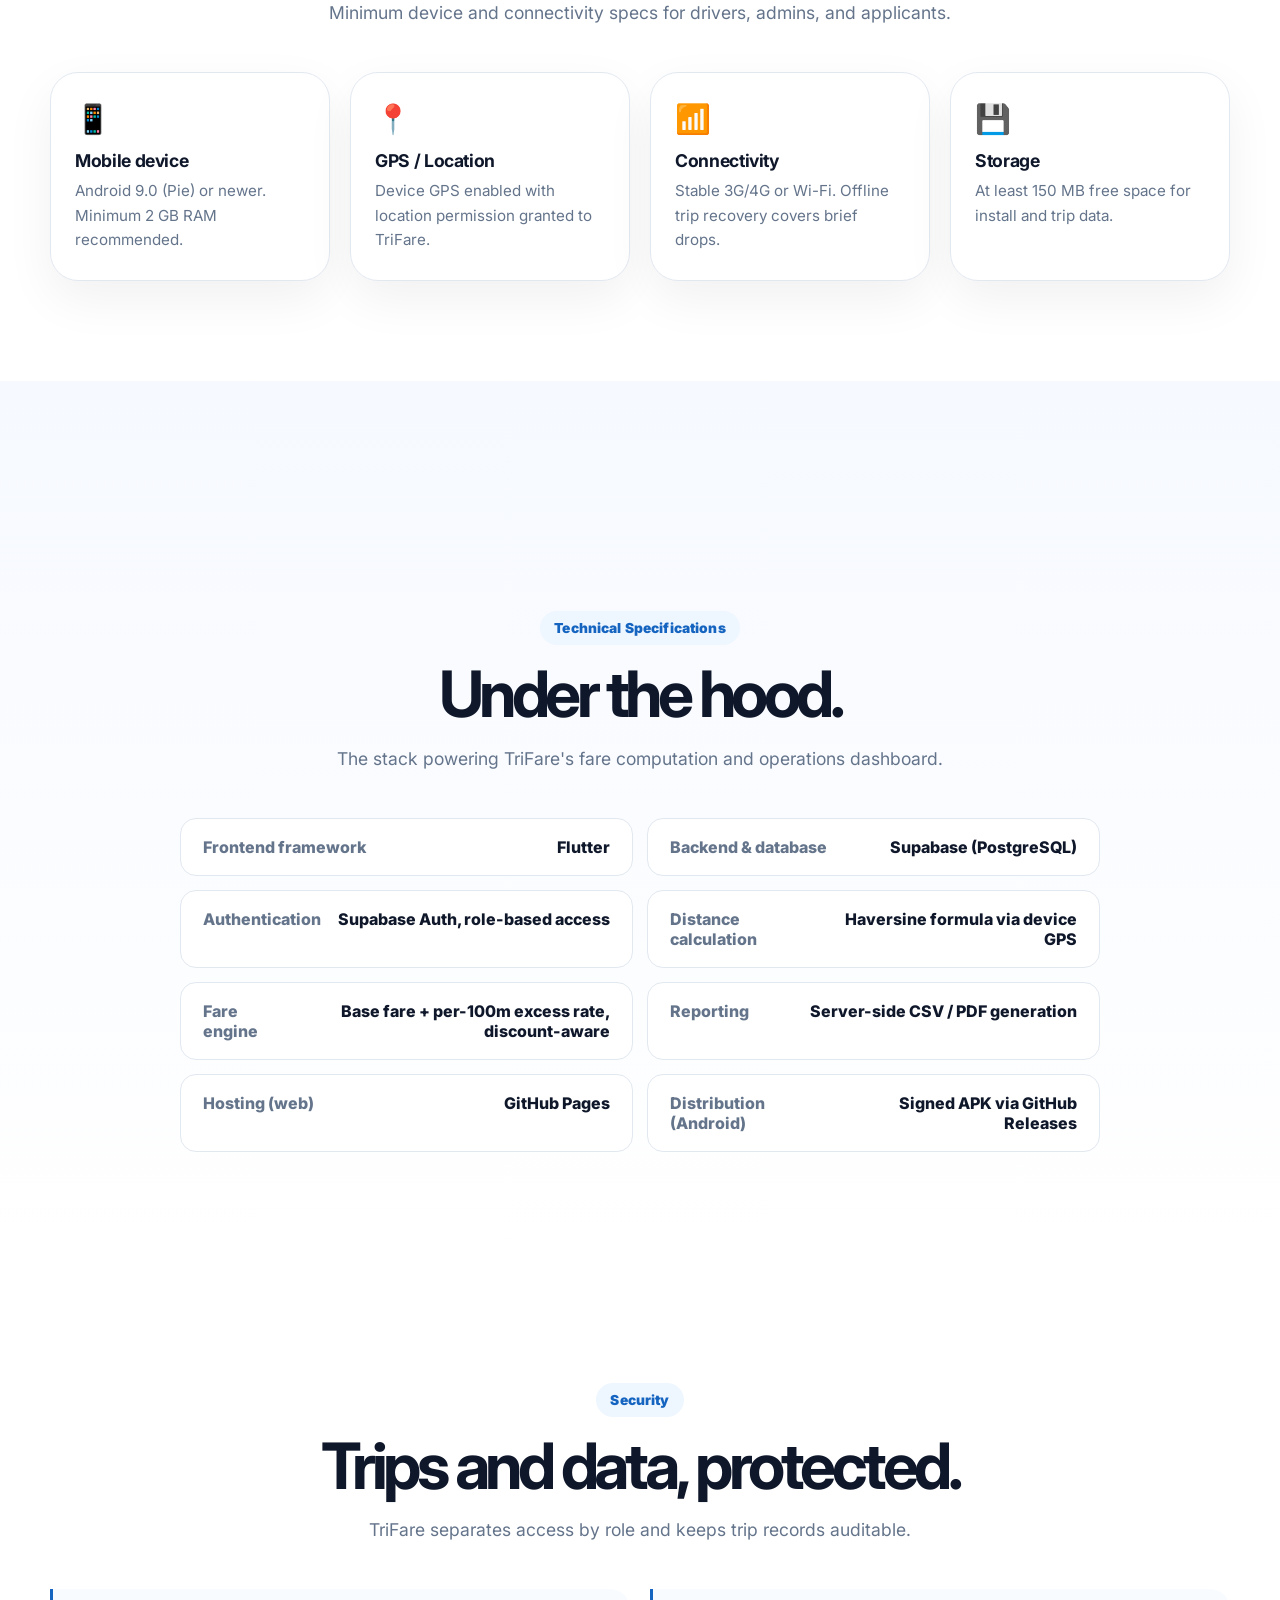
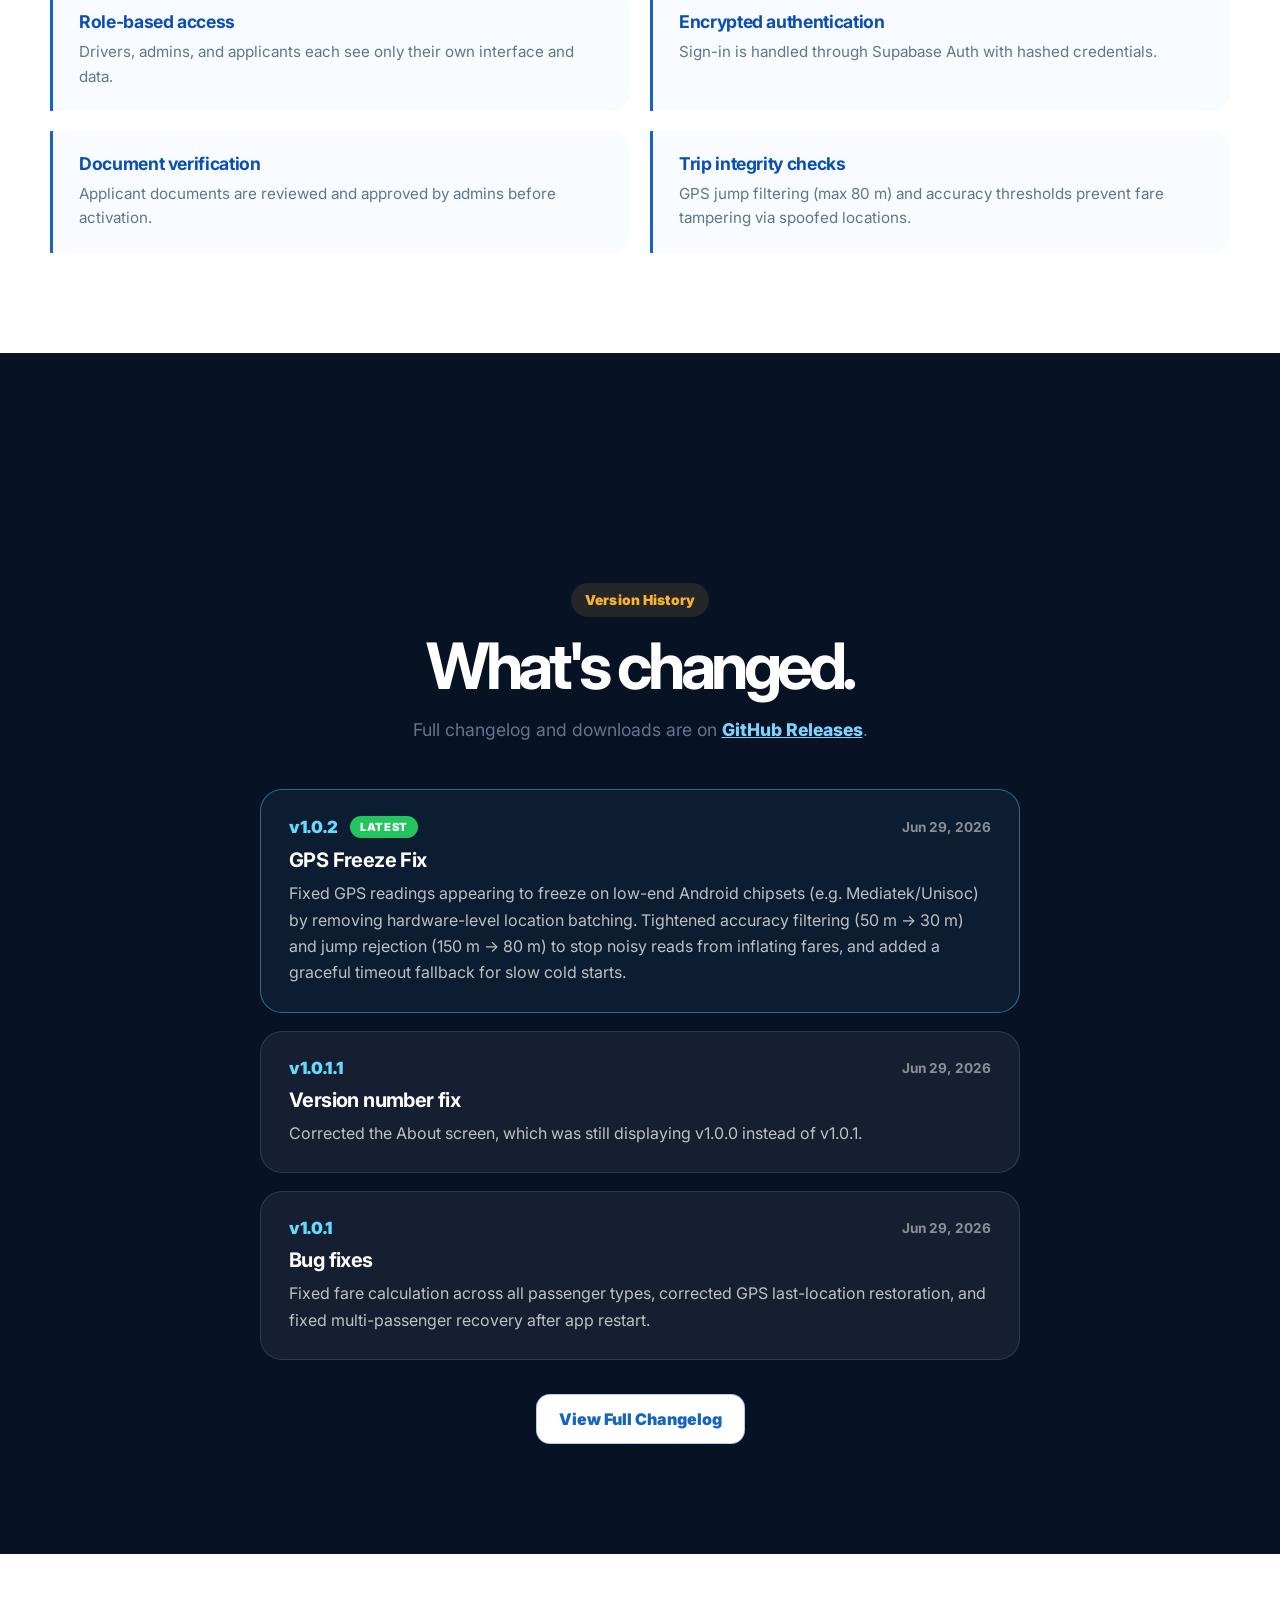
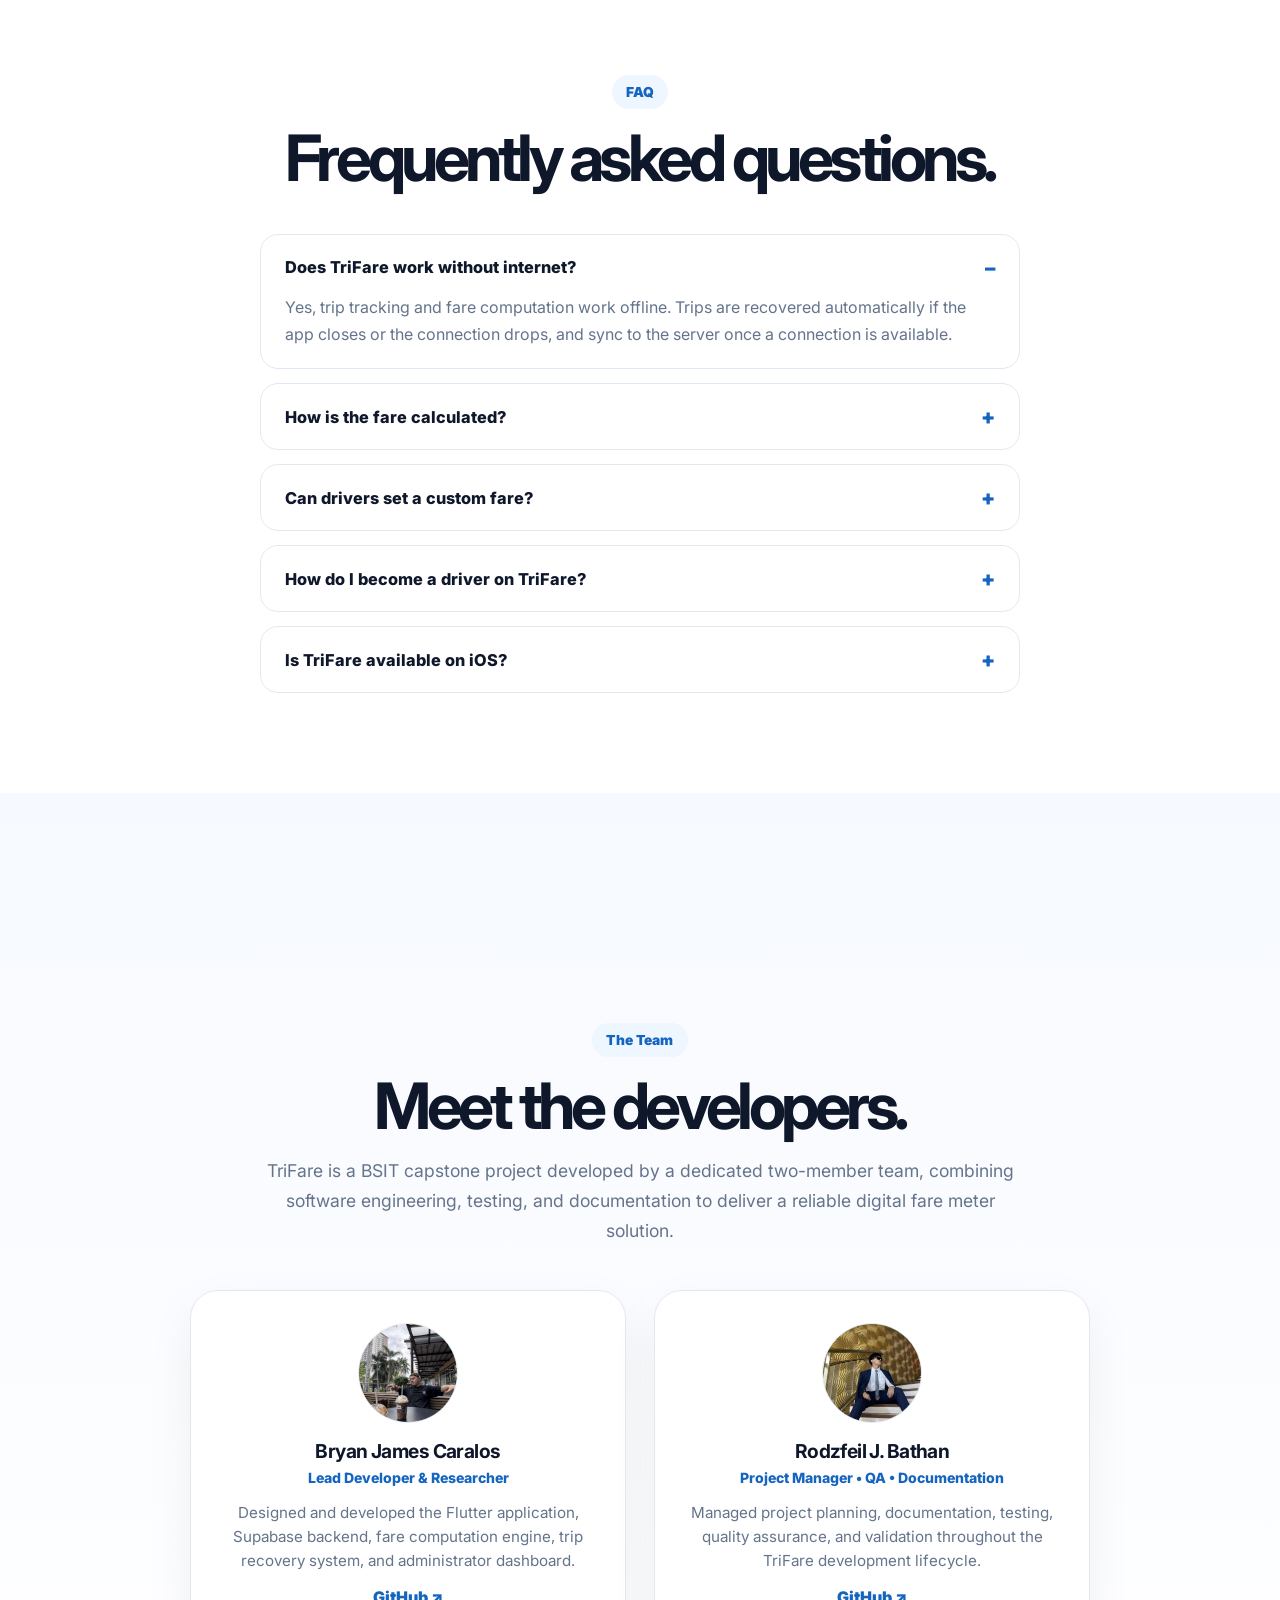
==== commit bf417d83: "Added team to navbar" ====
--- a/index.html
+++ b/index.html
@@ -89,6 +89,7 @@
         <a href="#calculator">Calculator</a>
         <a href="#changelog">Changelog</a>
         <a href="#faq">FAQ</a>
+        <a href="#team">Team</a>
       </nav>
       <div class="nav-actions">
         <a
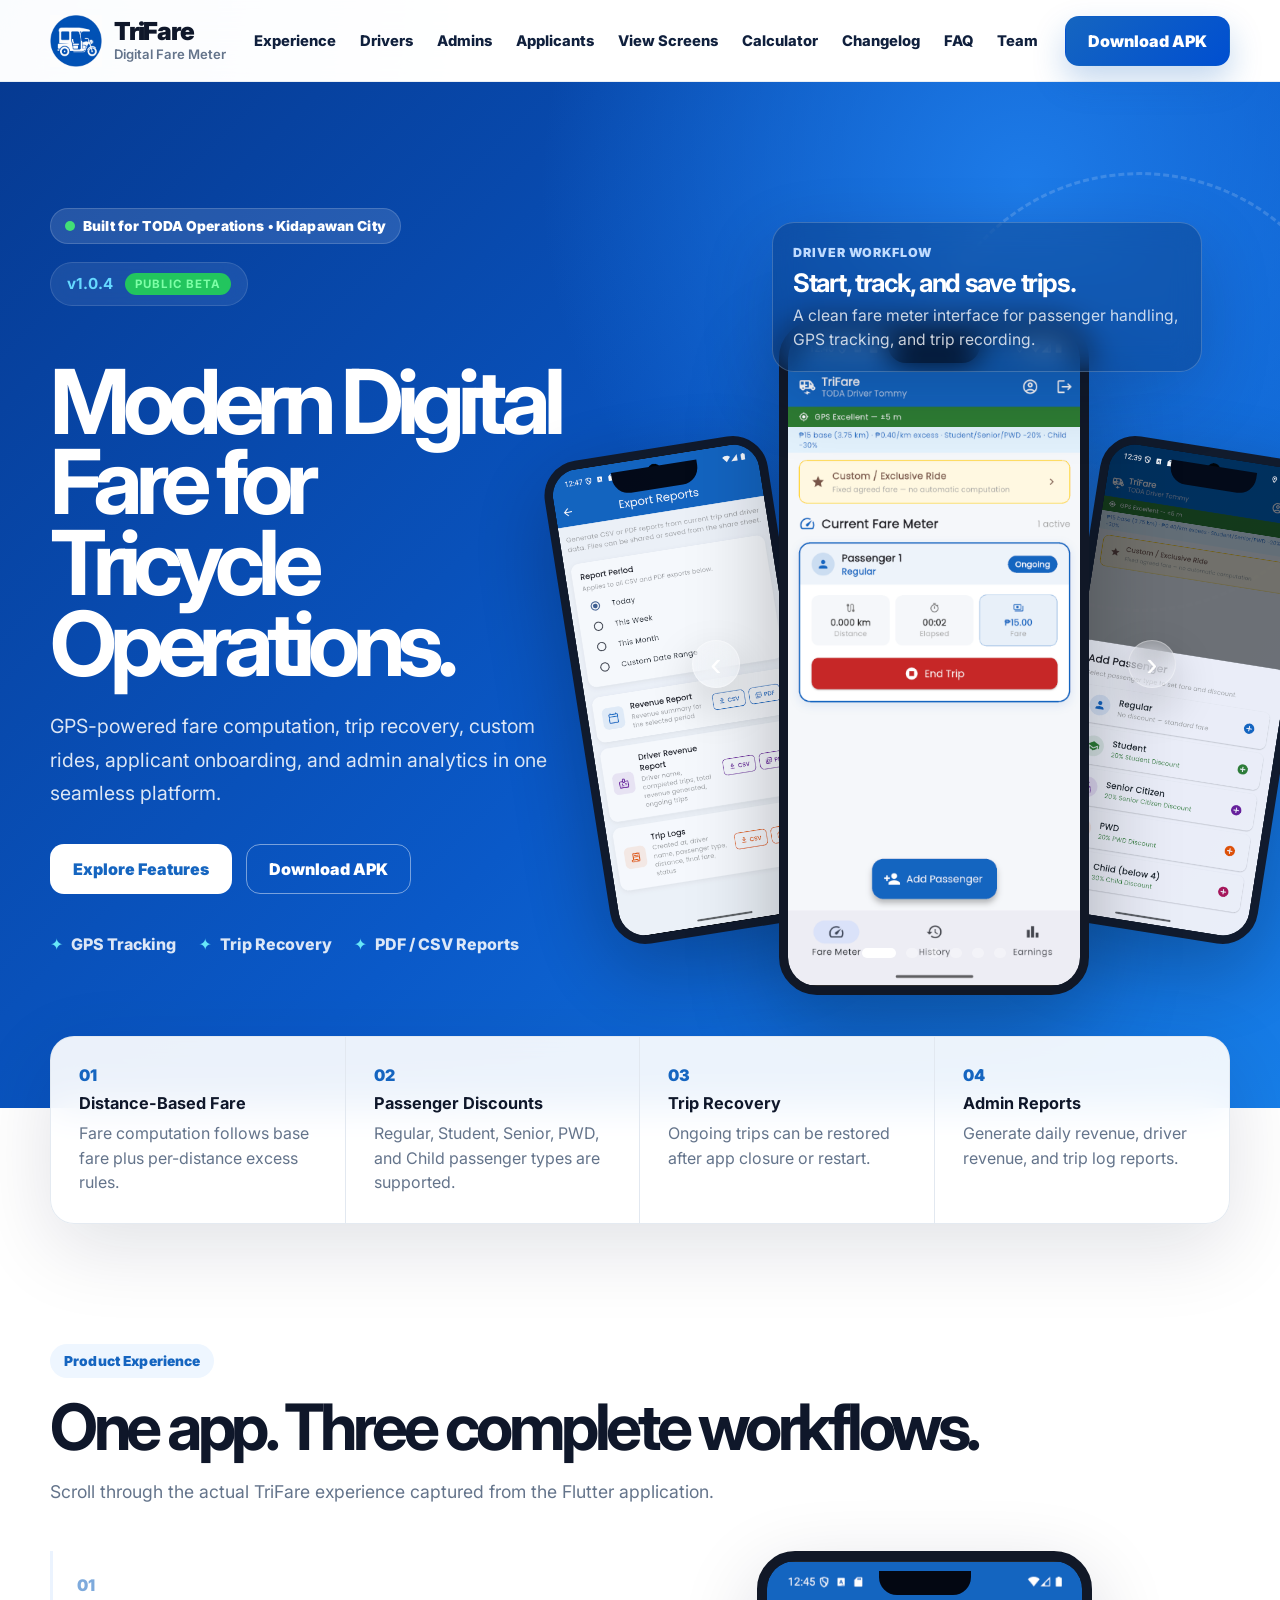
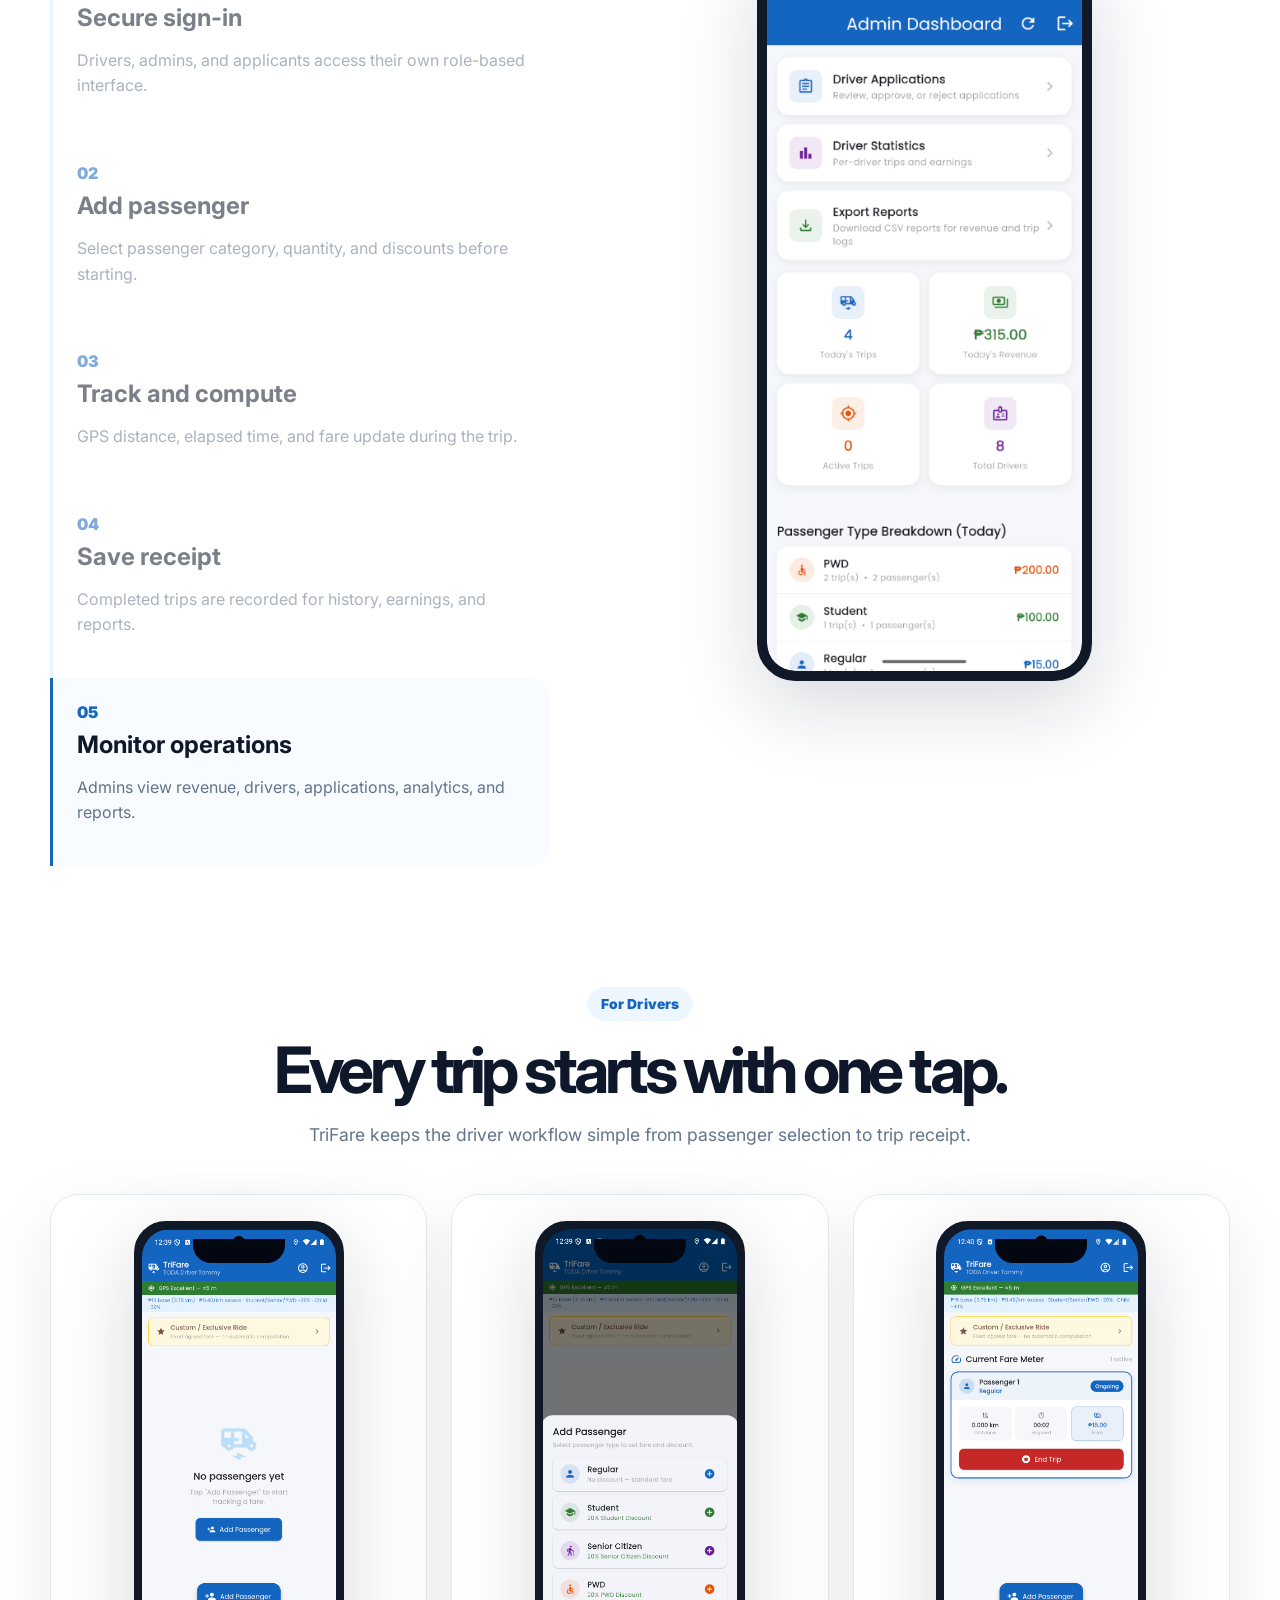
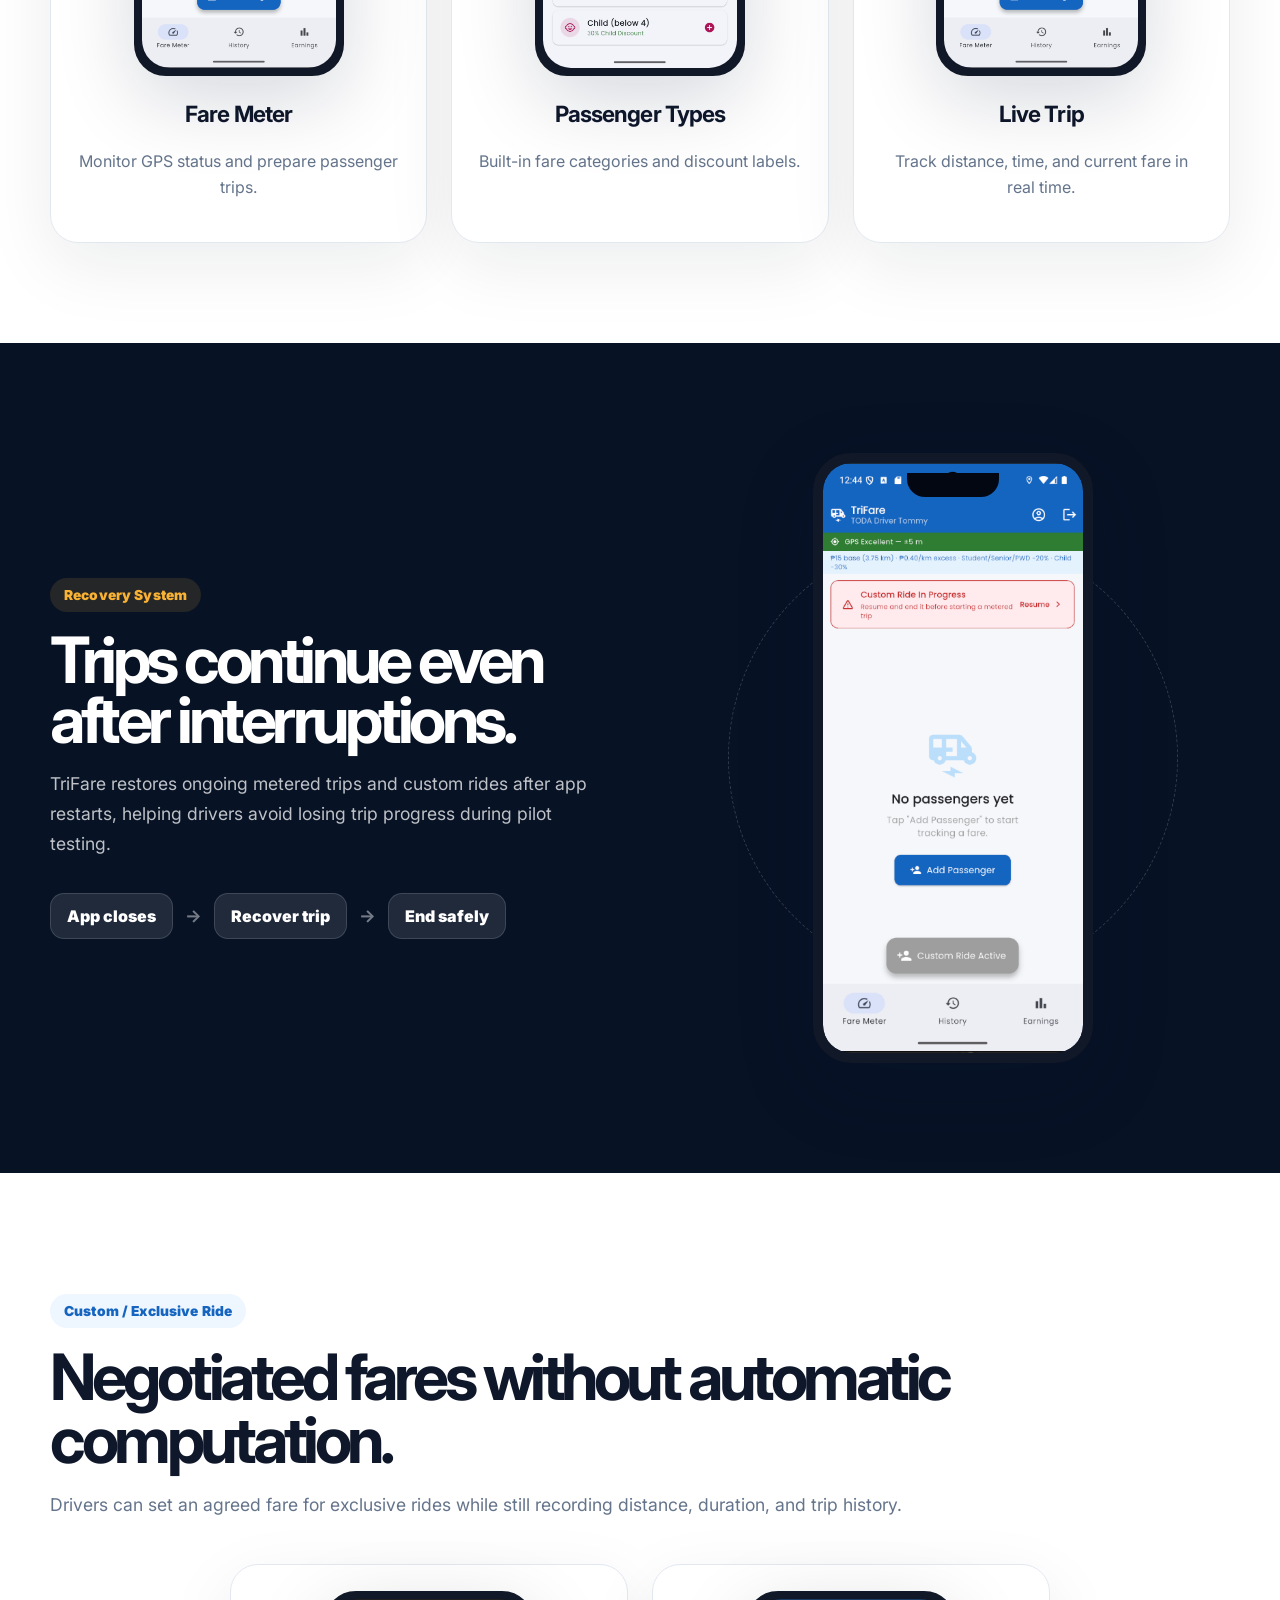
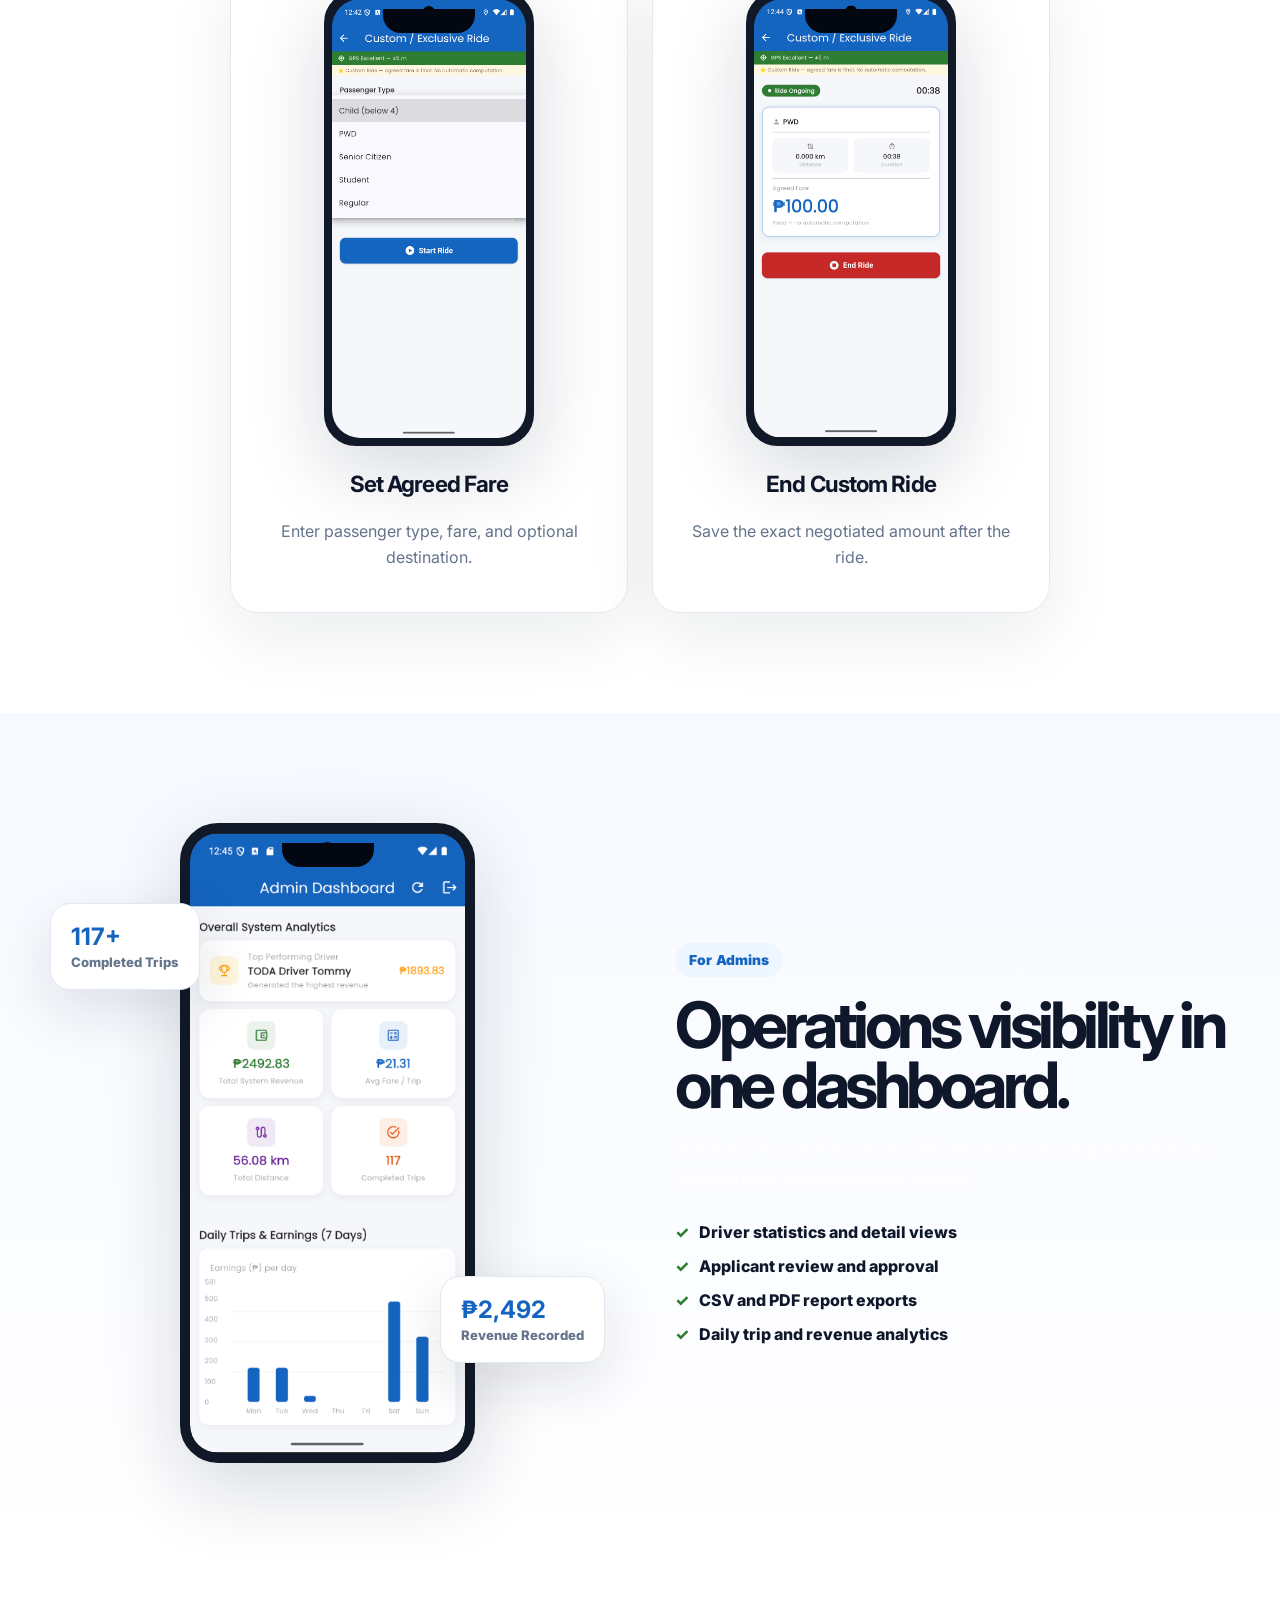
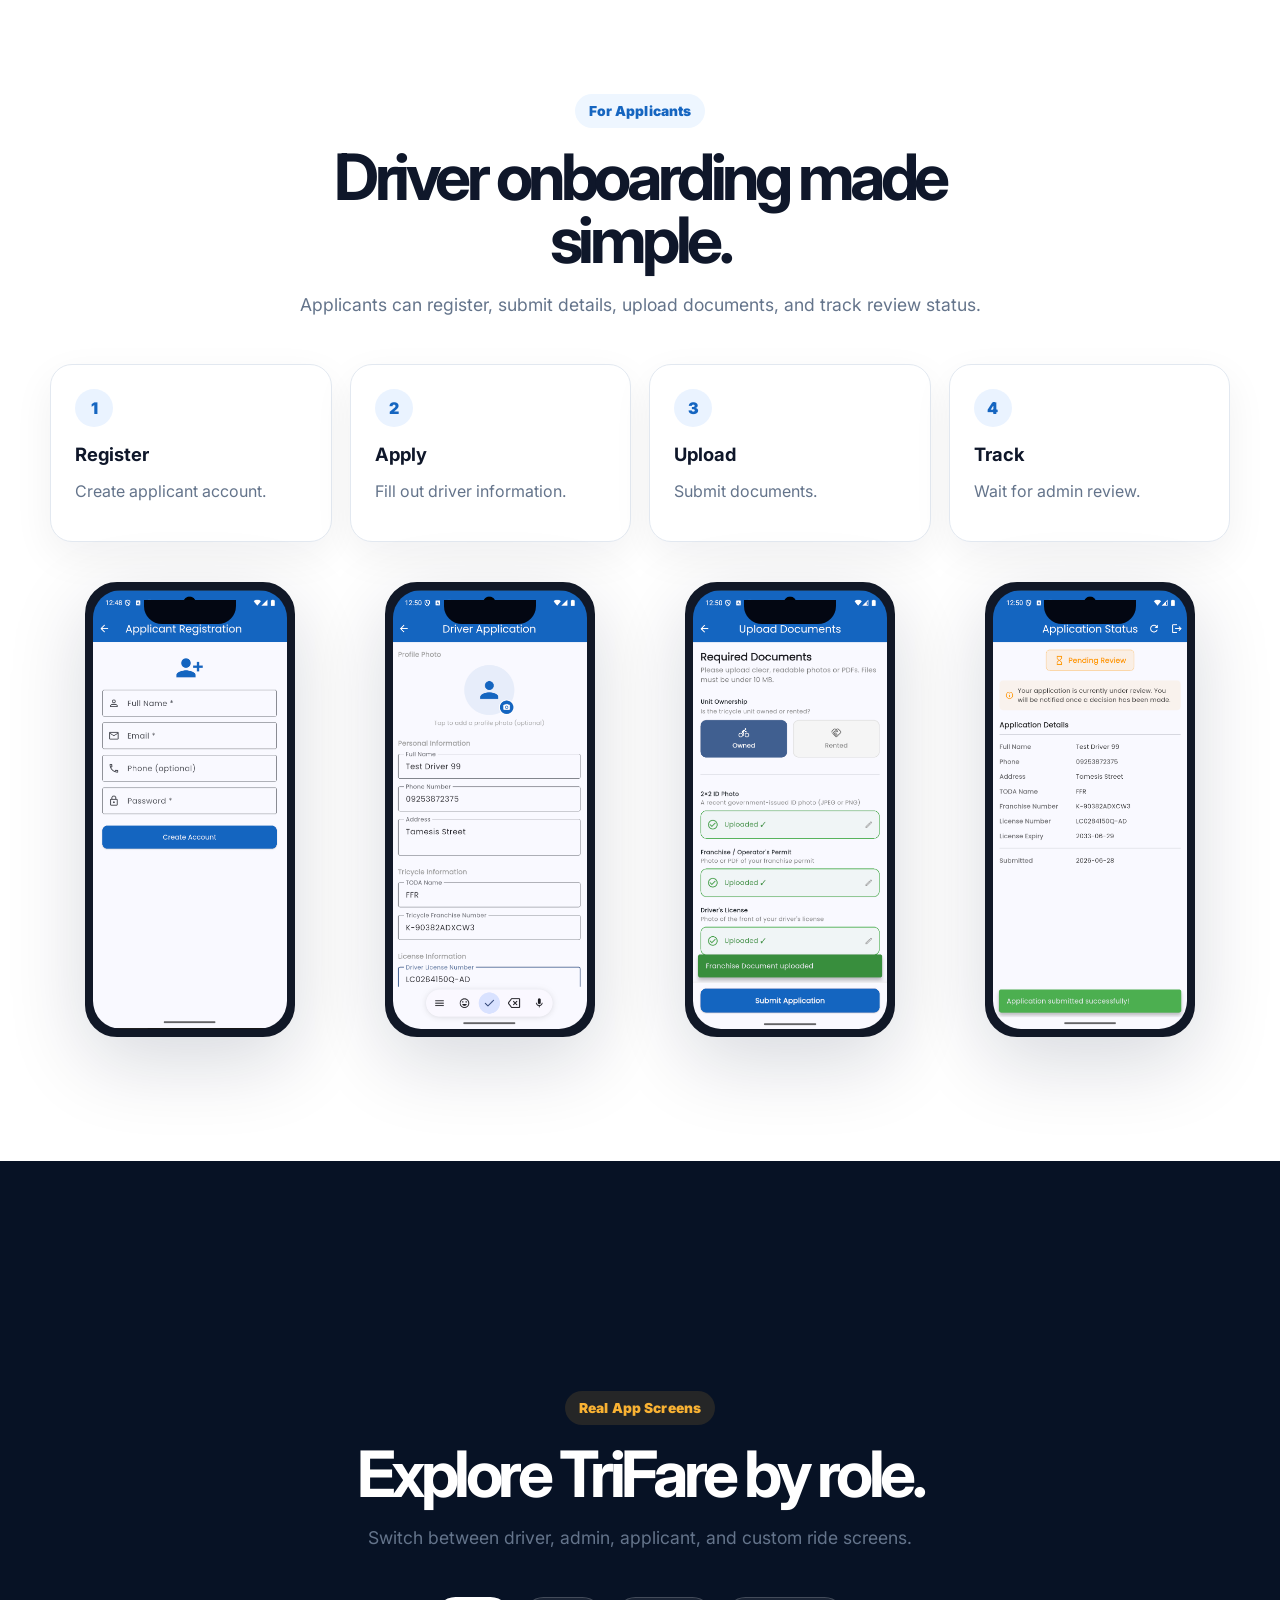
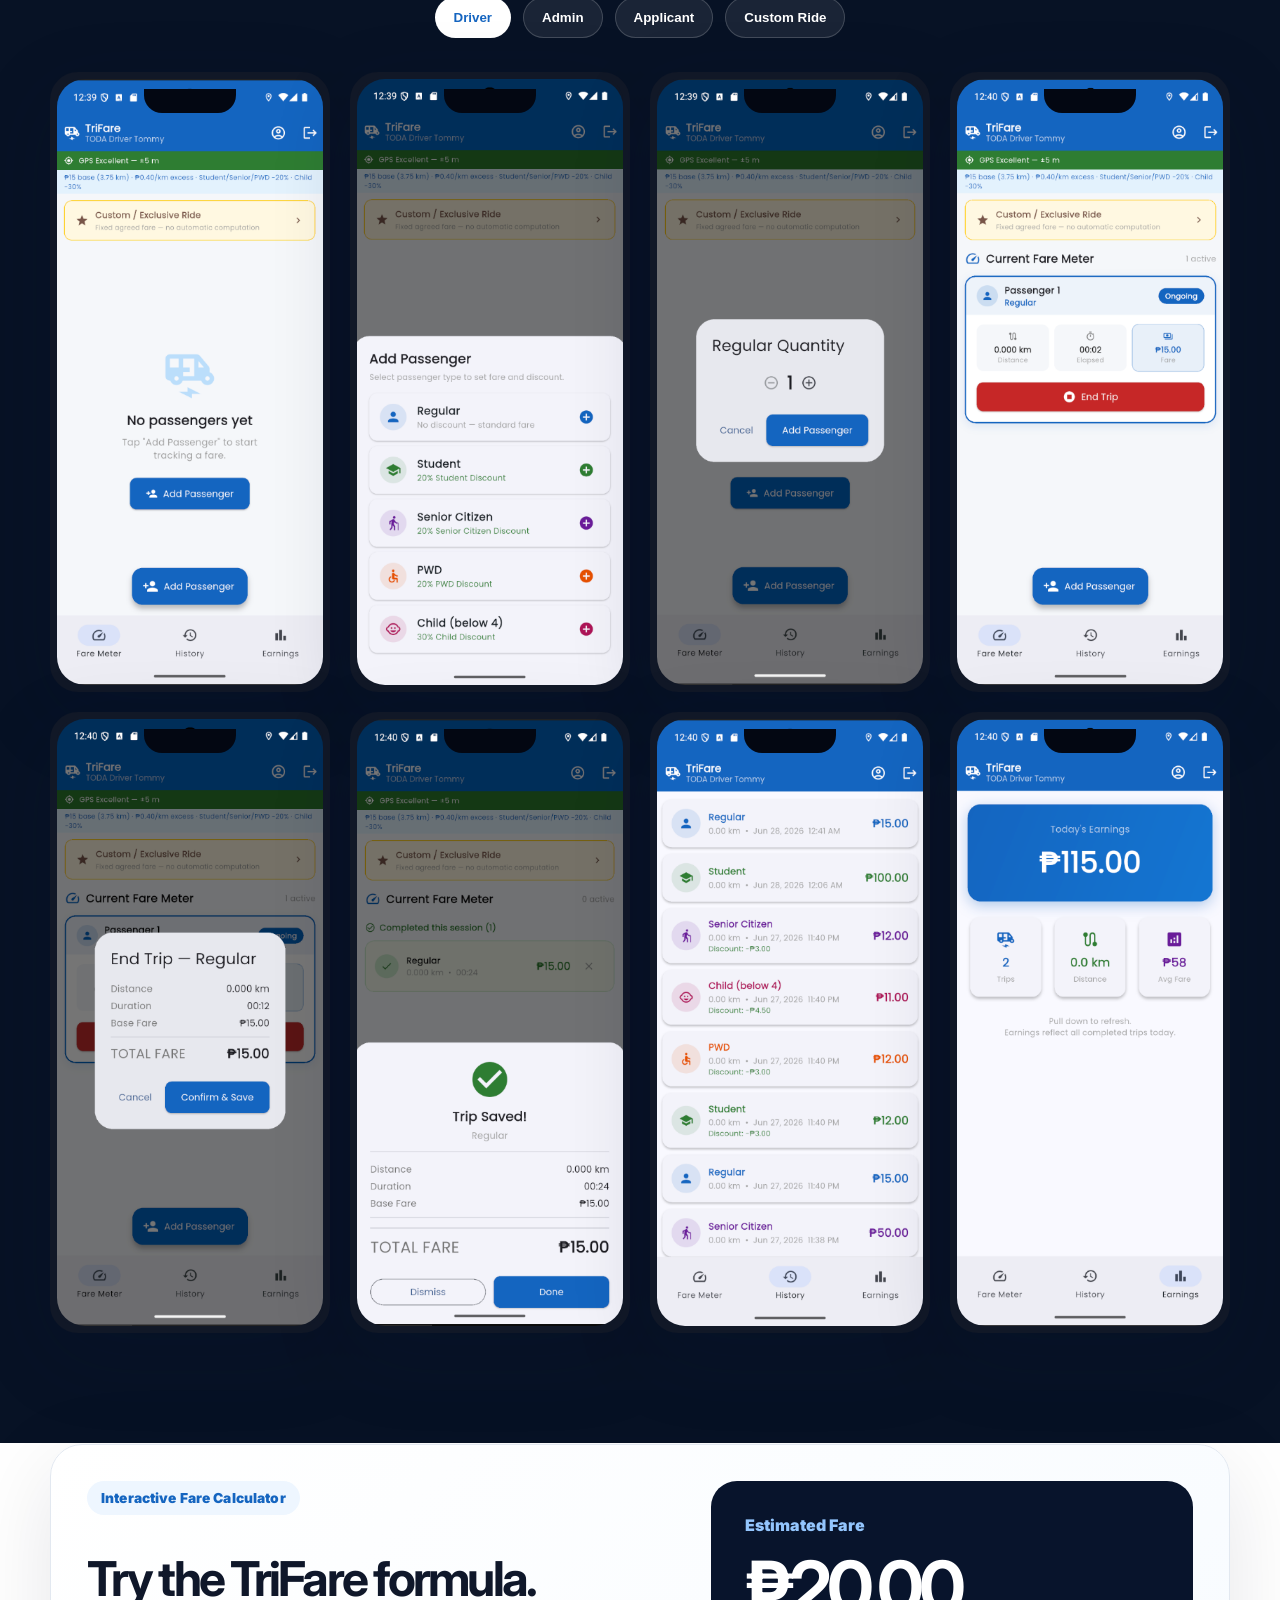
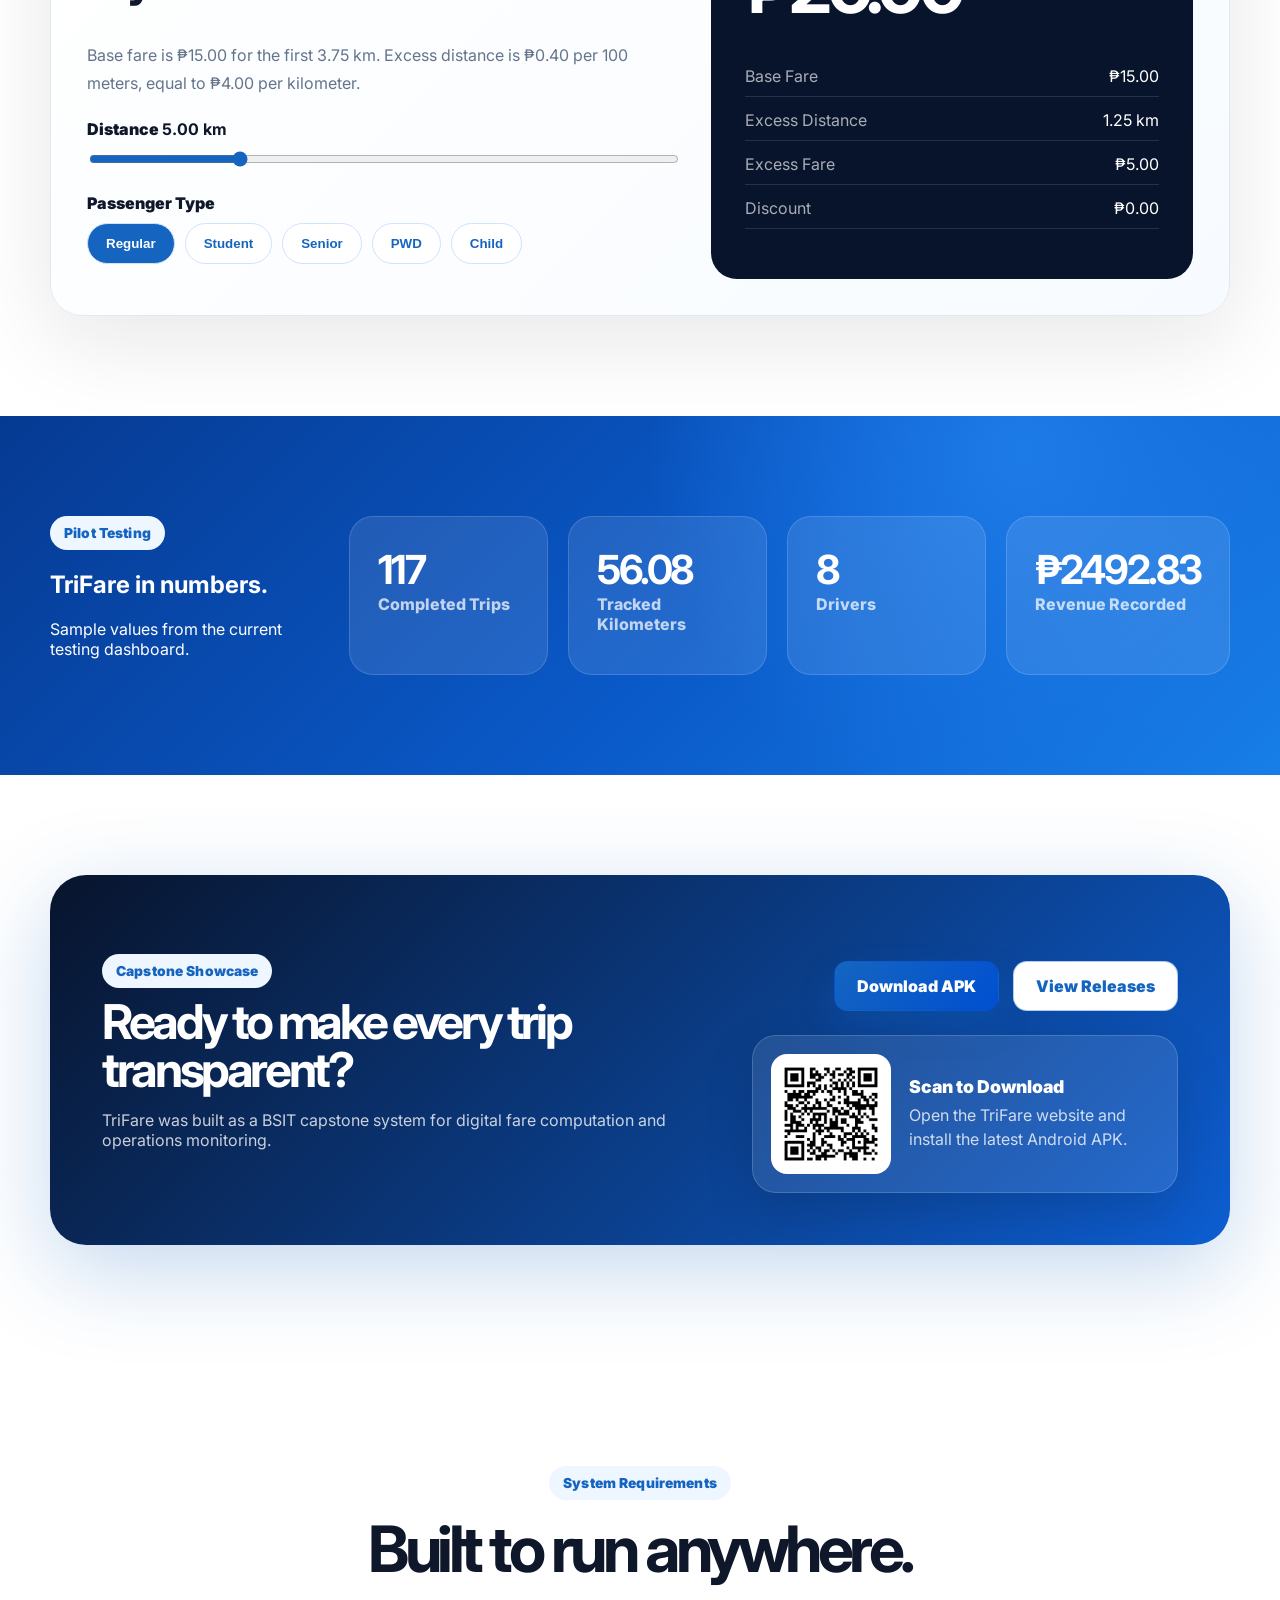
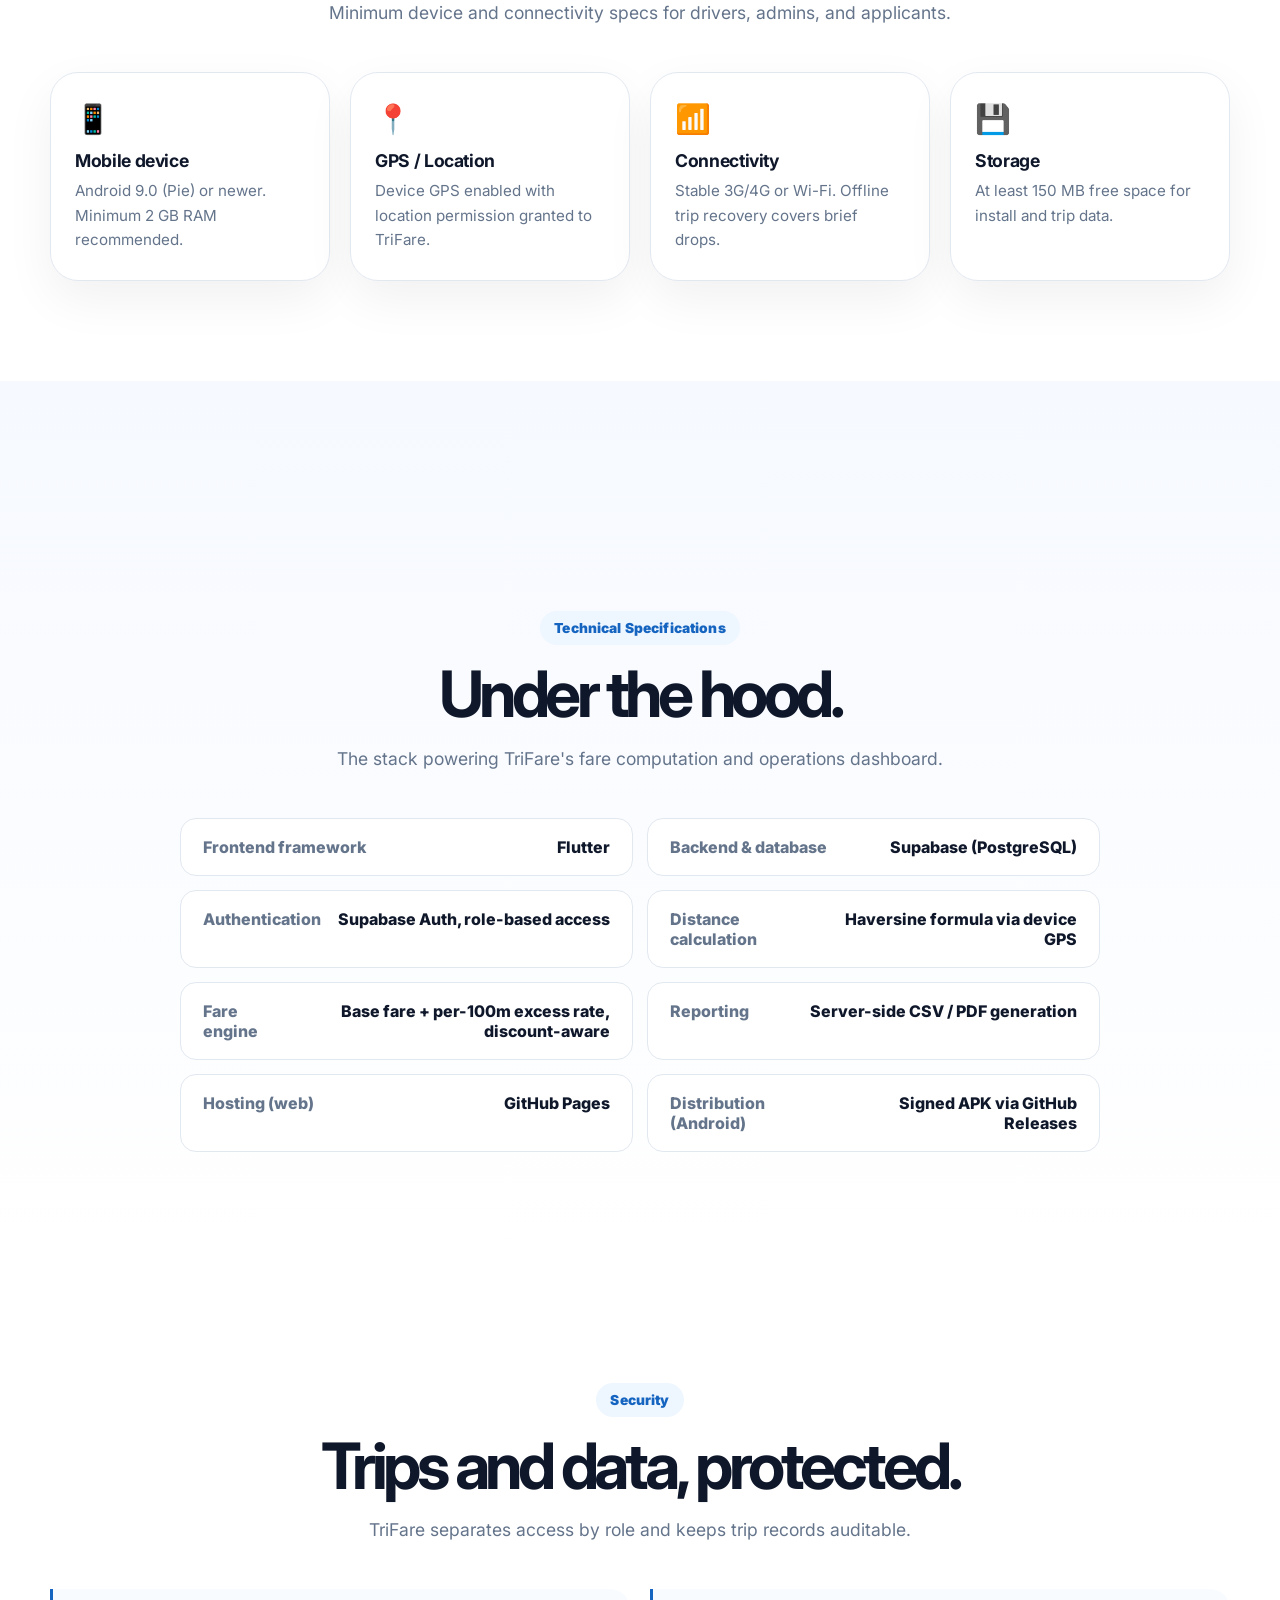
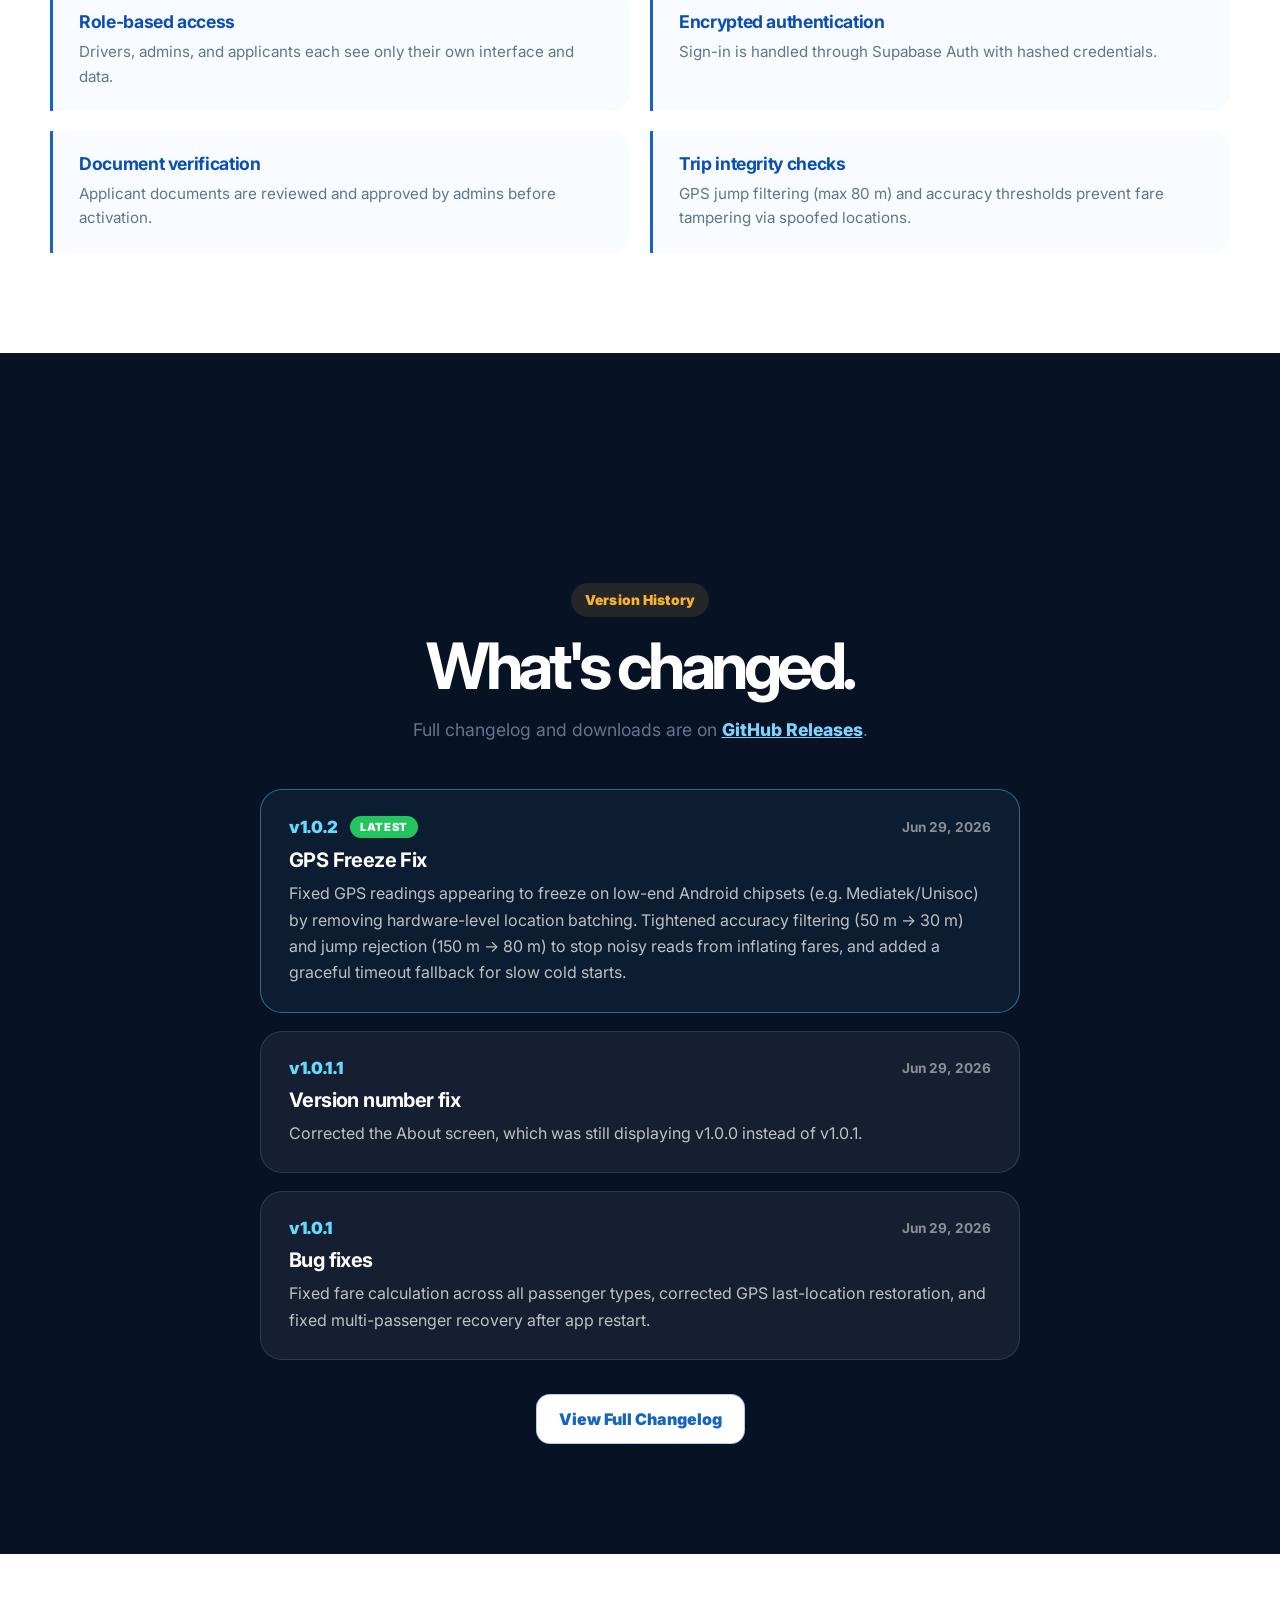
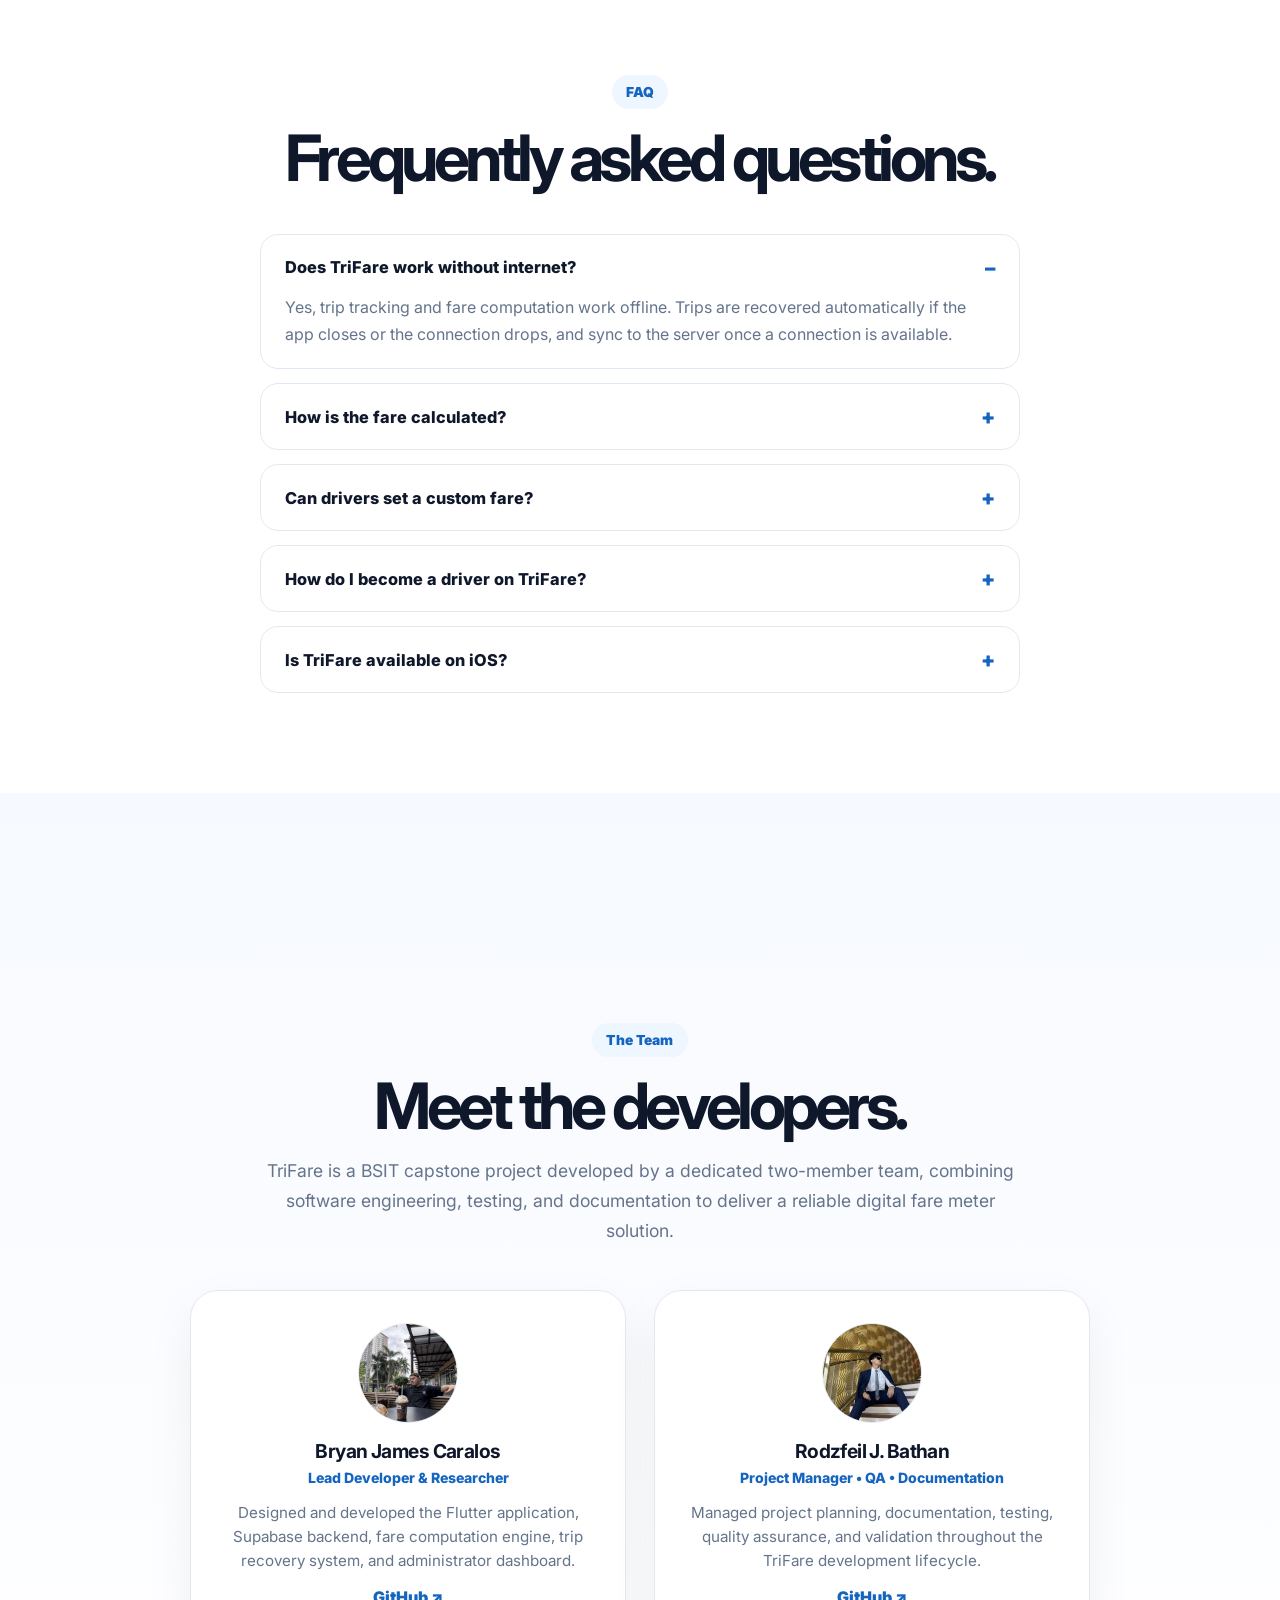
==== commit 092bd9cf: "updated header and footer versioning" ====
--- a/index.html
+++ b/index.html
@@ -94,7 +94,7 @@
       <div class="nav-actions">
         <a
           class="btn primary"
-          href="https://github.com/FukimoMikoto/trifare-releases/releases/download/v1.0.3/TriFare_v1.0.3.apk"
+          href="https://github.com/FukimoMikoto/trifare-releases/releases/download/v1.0.4-rc1/TriFare_v1.0.4-rc1.apk"
           target="_blank"
           rel="noopener"
           >Download APK</a
@@ -112,7 +112,7 @@
               ><i></i> Built for TODA Operations • Kidapawan City</span
             >
             <div class="version-badge">
-              <span class="version">v1.0.3</span>
+              <span class="version">v1.0.4</span>
               <span class="status">PUBLIC BETA</span>
             </div>
             <h1>Modern Digital Fare for Tricycle Operations.</h1>
@@ -125,7 +125,7 @@
               <a class="btn white" href="#driver">Explore Features</a>
               <a
                 class="btn outline-white"
-                href="https://github.com/FukimoMikoto/trifare-releases/releases/download/v1.0.3/TriFare_v1.0.3.apk"
+                href="https://github.com/FukimoMikoto/trifare-releases/releases/download/v1.0.4-rc1/TriFare_v1.0.4-rc1.apk"
                 target="_blank"
                 rel="noopener"
               >
@@ -587,7 +587,7 @@
           <div class="download-panel">
             <div class="hero-actions">
               <a
-                href="https://github.com/FukimoMikoto/trifare-releases/releases/download/v1.0.3/TriFare_v1.0.3.apk"
+                href="https://github.com/FukimoMikoto/trifare-releases/releases/download/v1.0.4-rc1/TriFare_v1.0.4-rc1.apk"
                 class="btn primary"
                 target="_blank"
                 rel="noopener"
@@ -991,7 +991,7 @@
       </p>
 
       <div class="footer-meta">
-        <span>Version 1.0.3 Public Beta</span>
+        <span>Version 1.0.4 Public Beta</span>
         <span>Flutter • Supabase • GitHub Pages</span>
       </div>
 
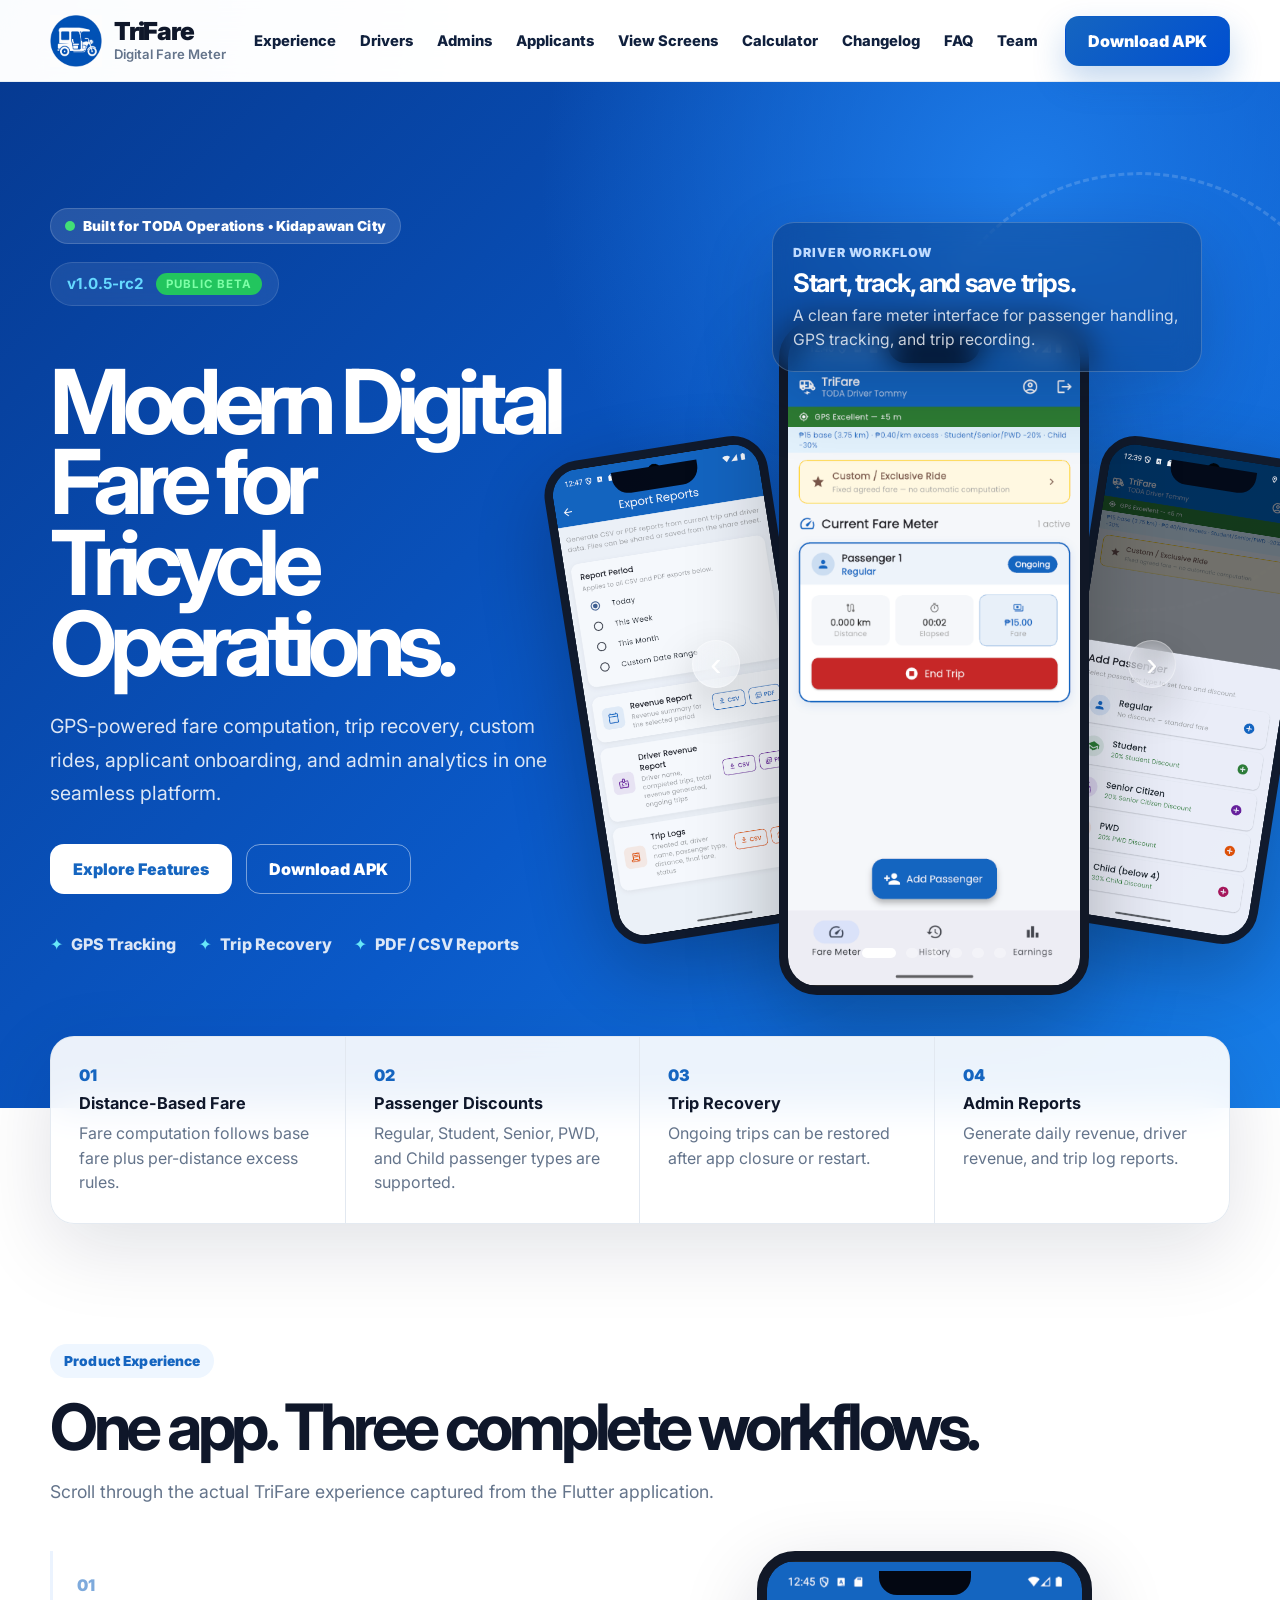
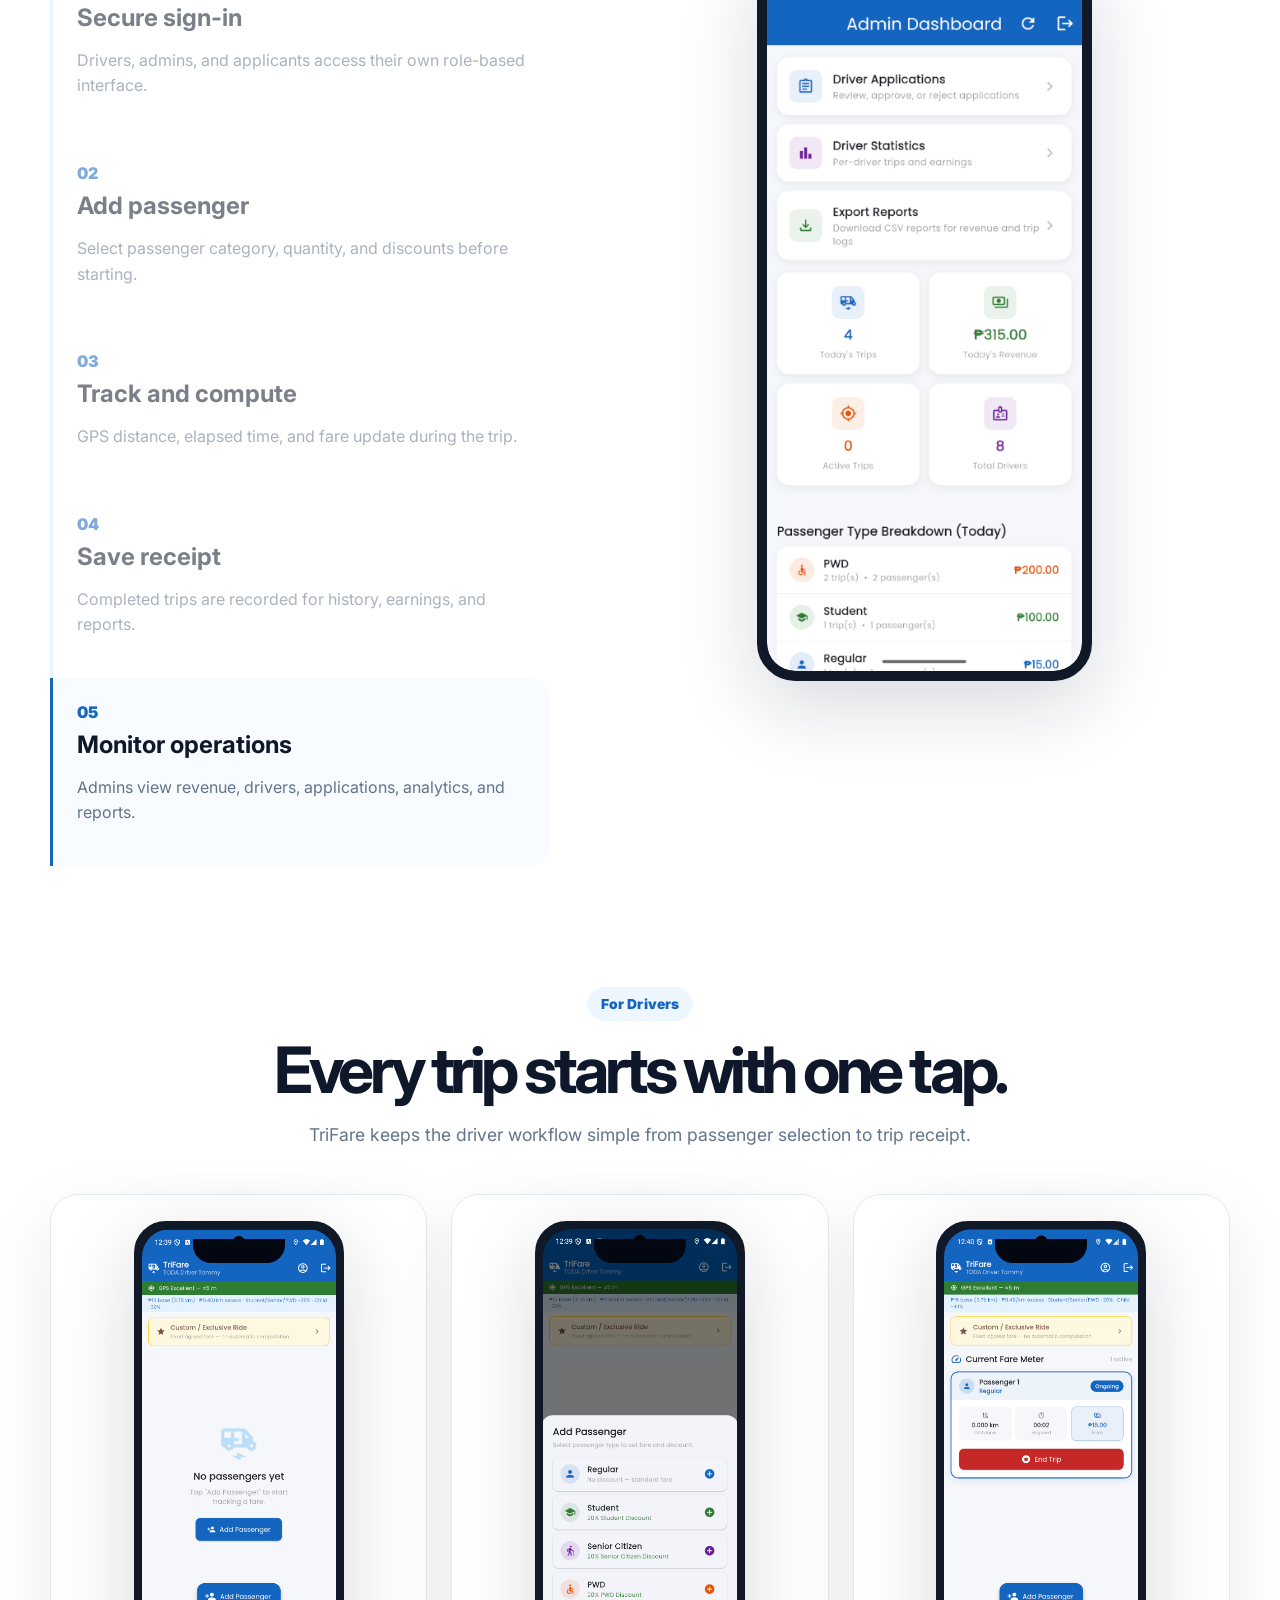
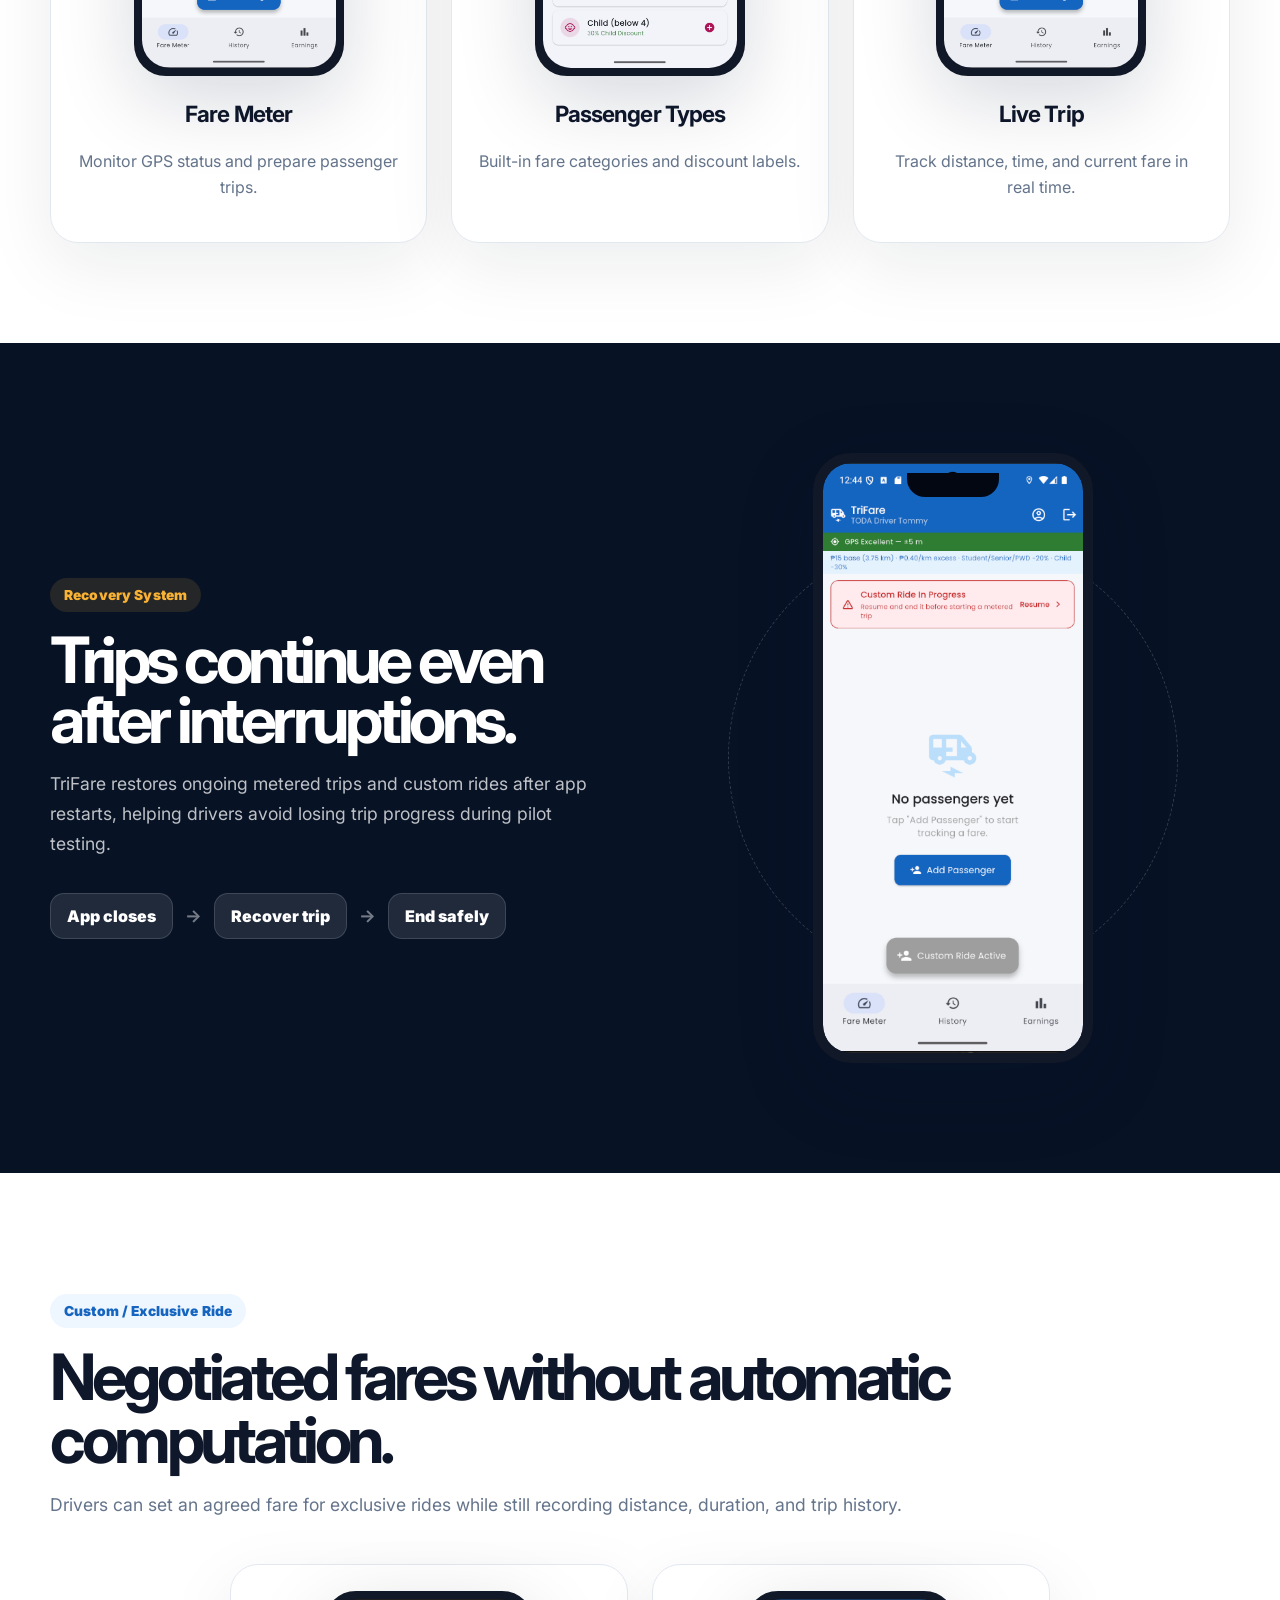
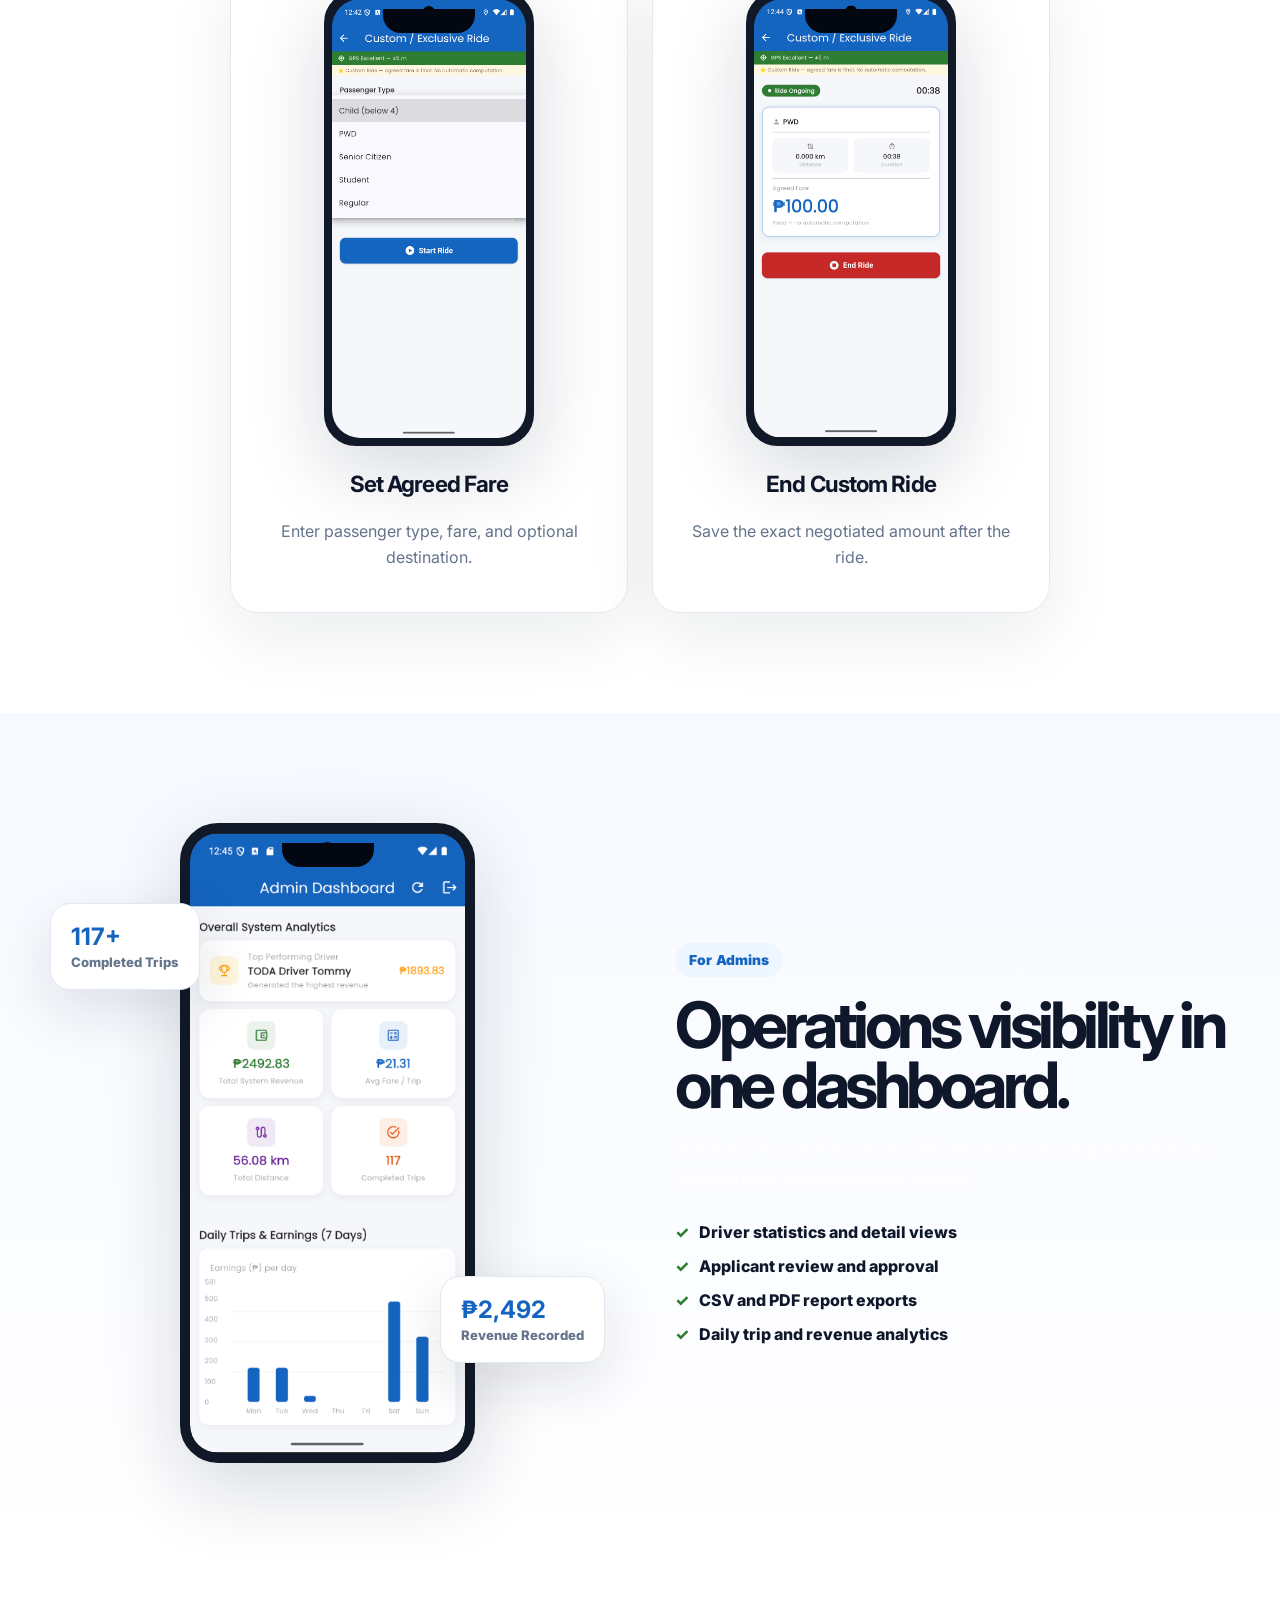
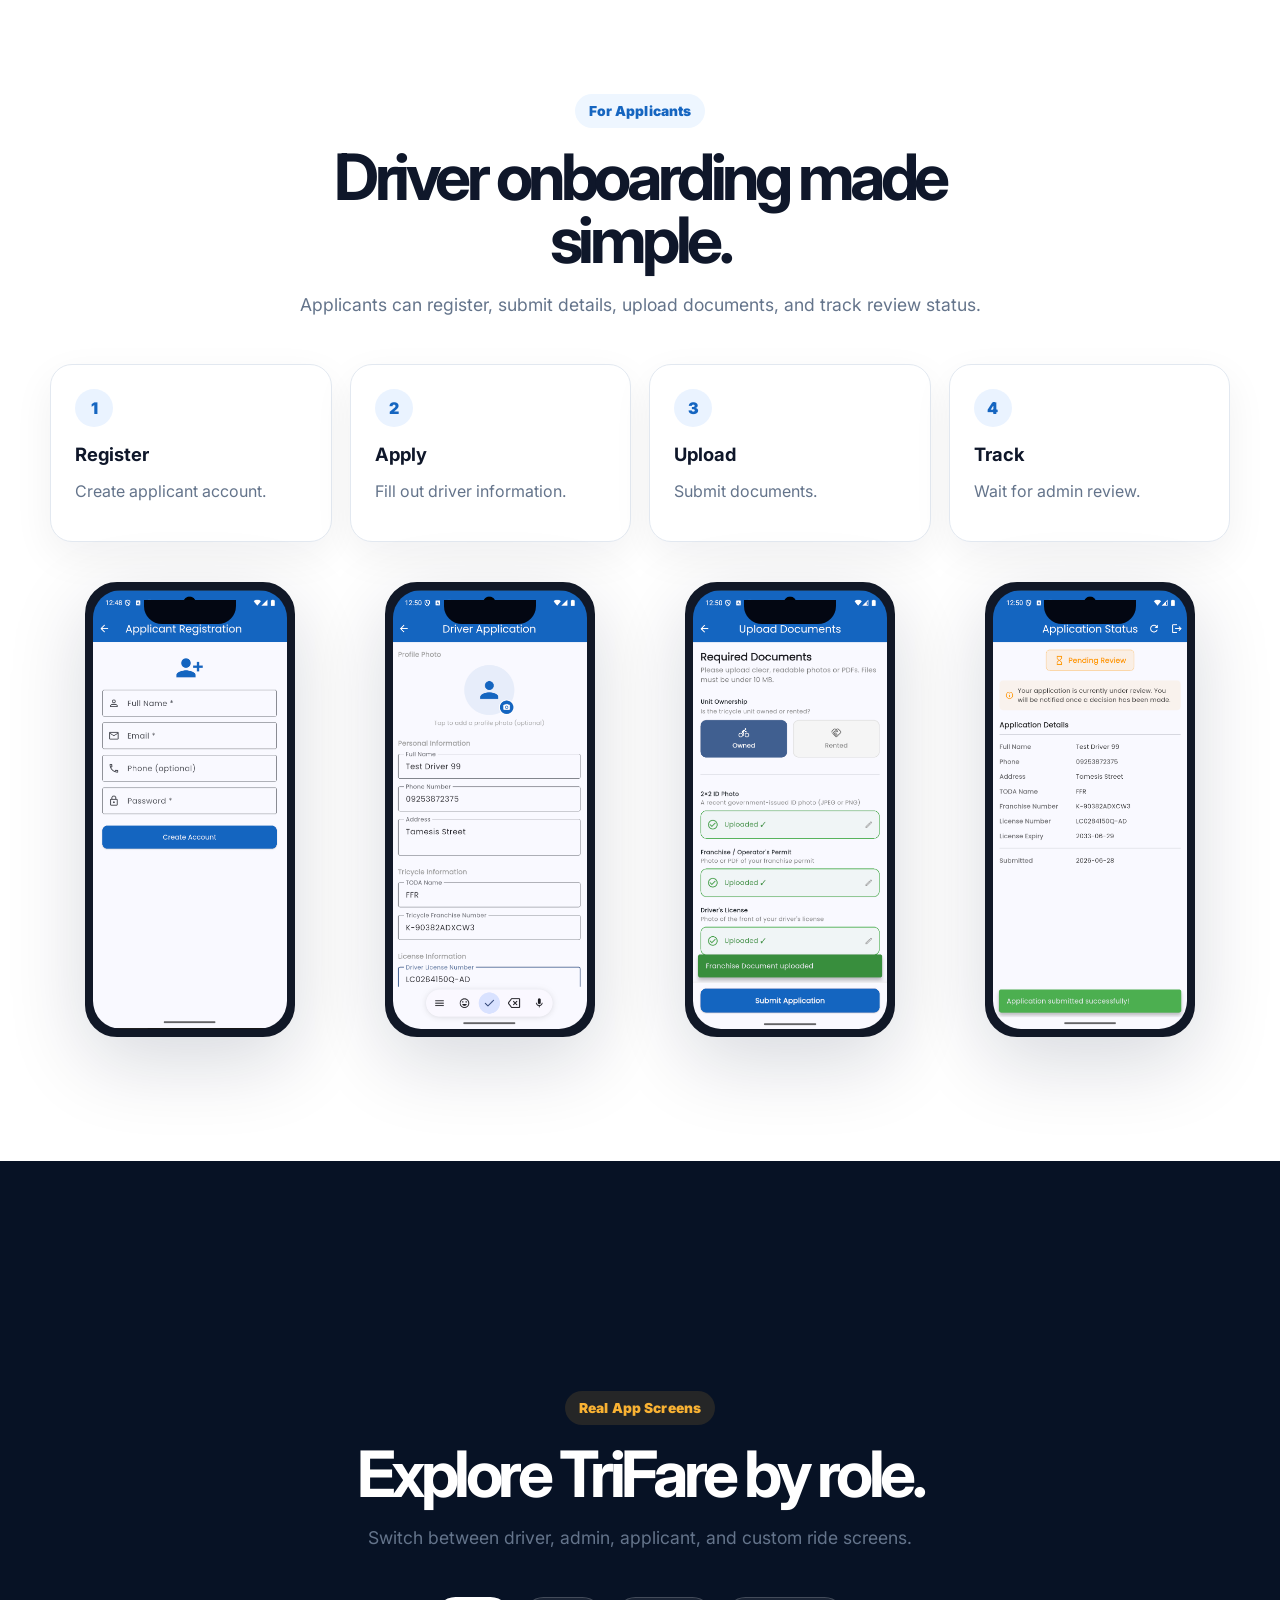
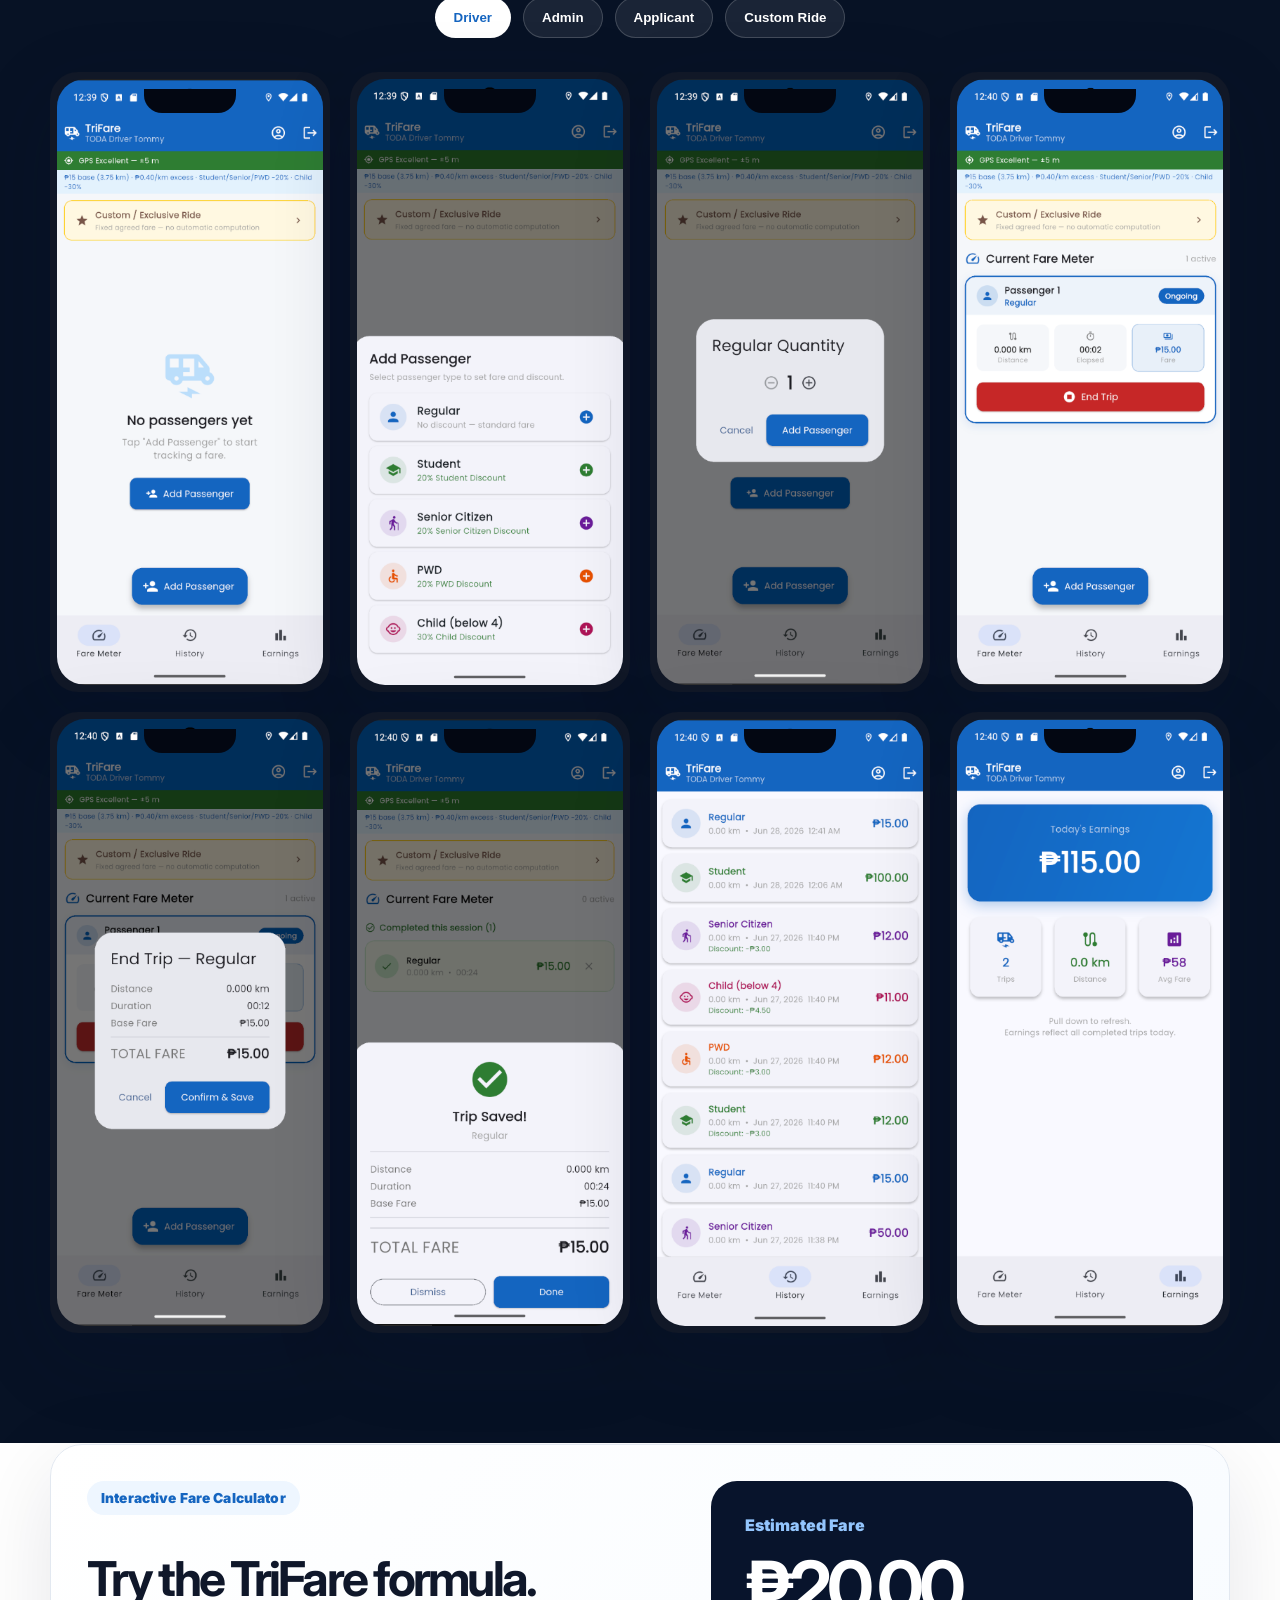
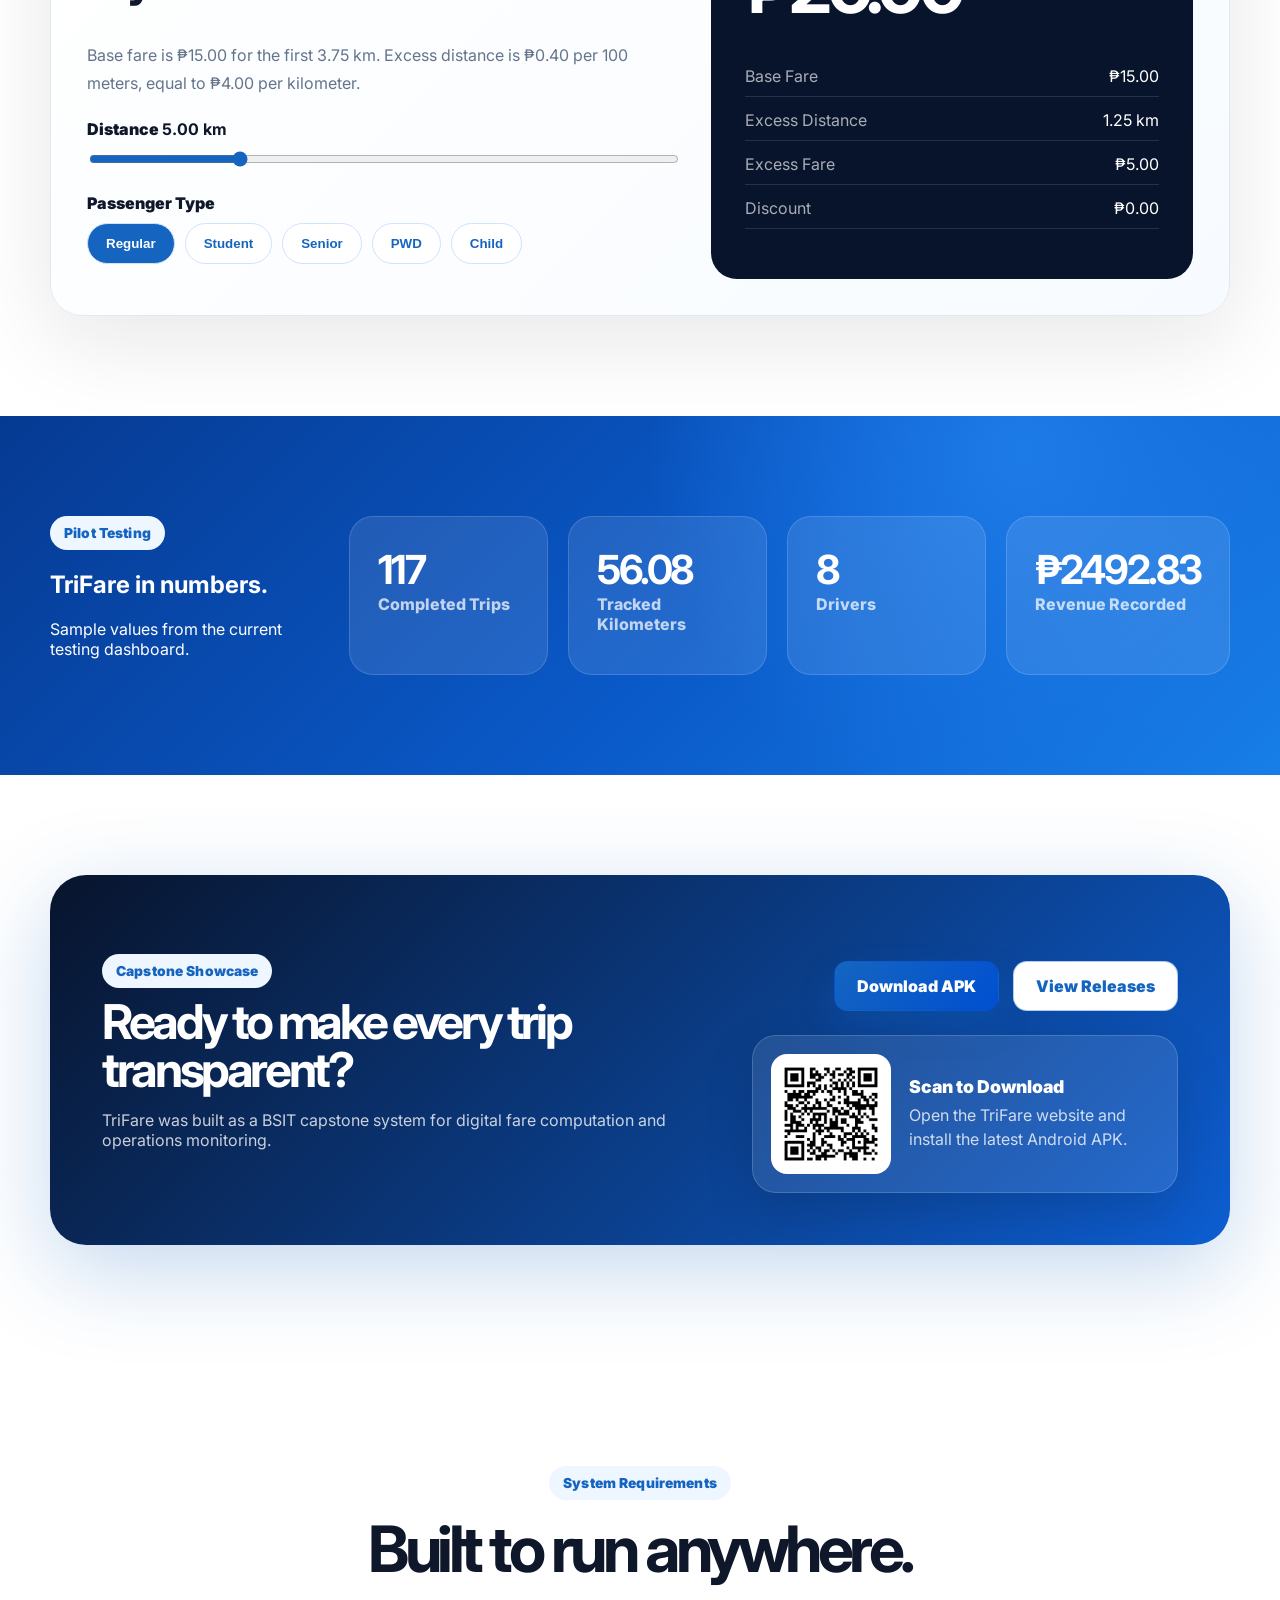
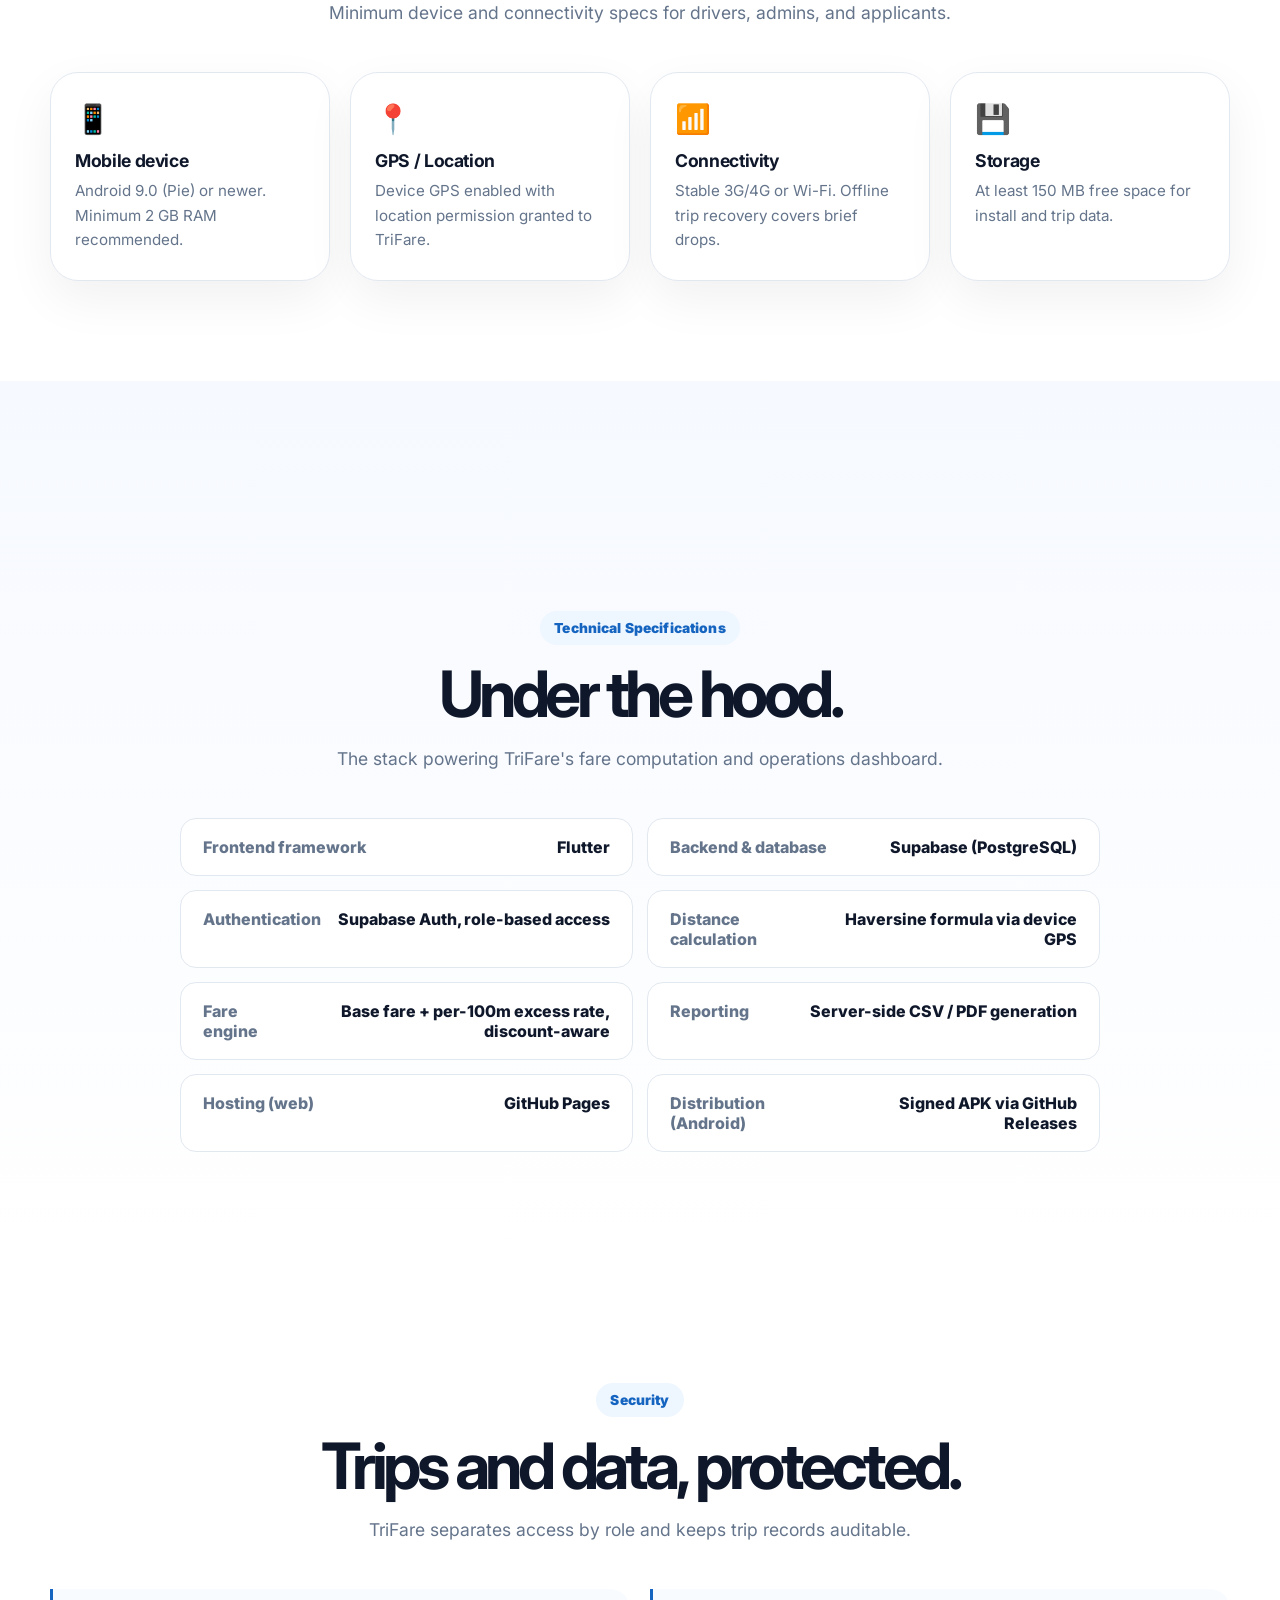
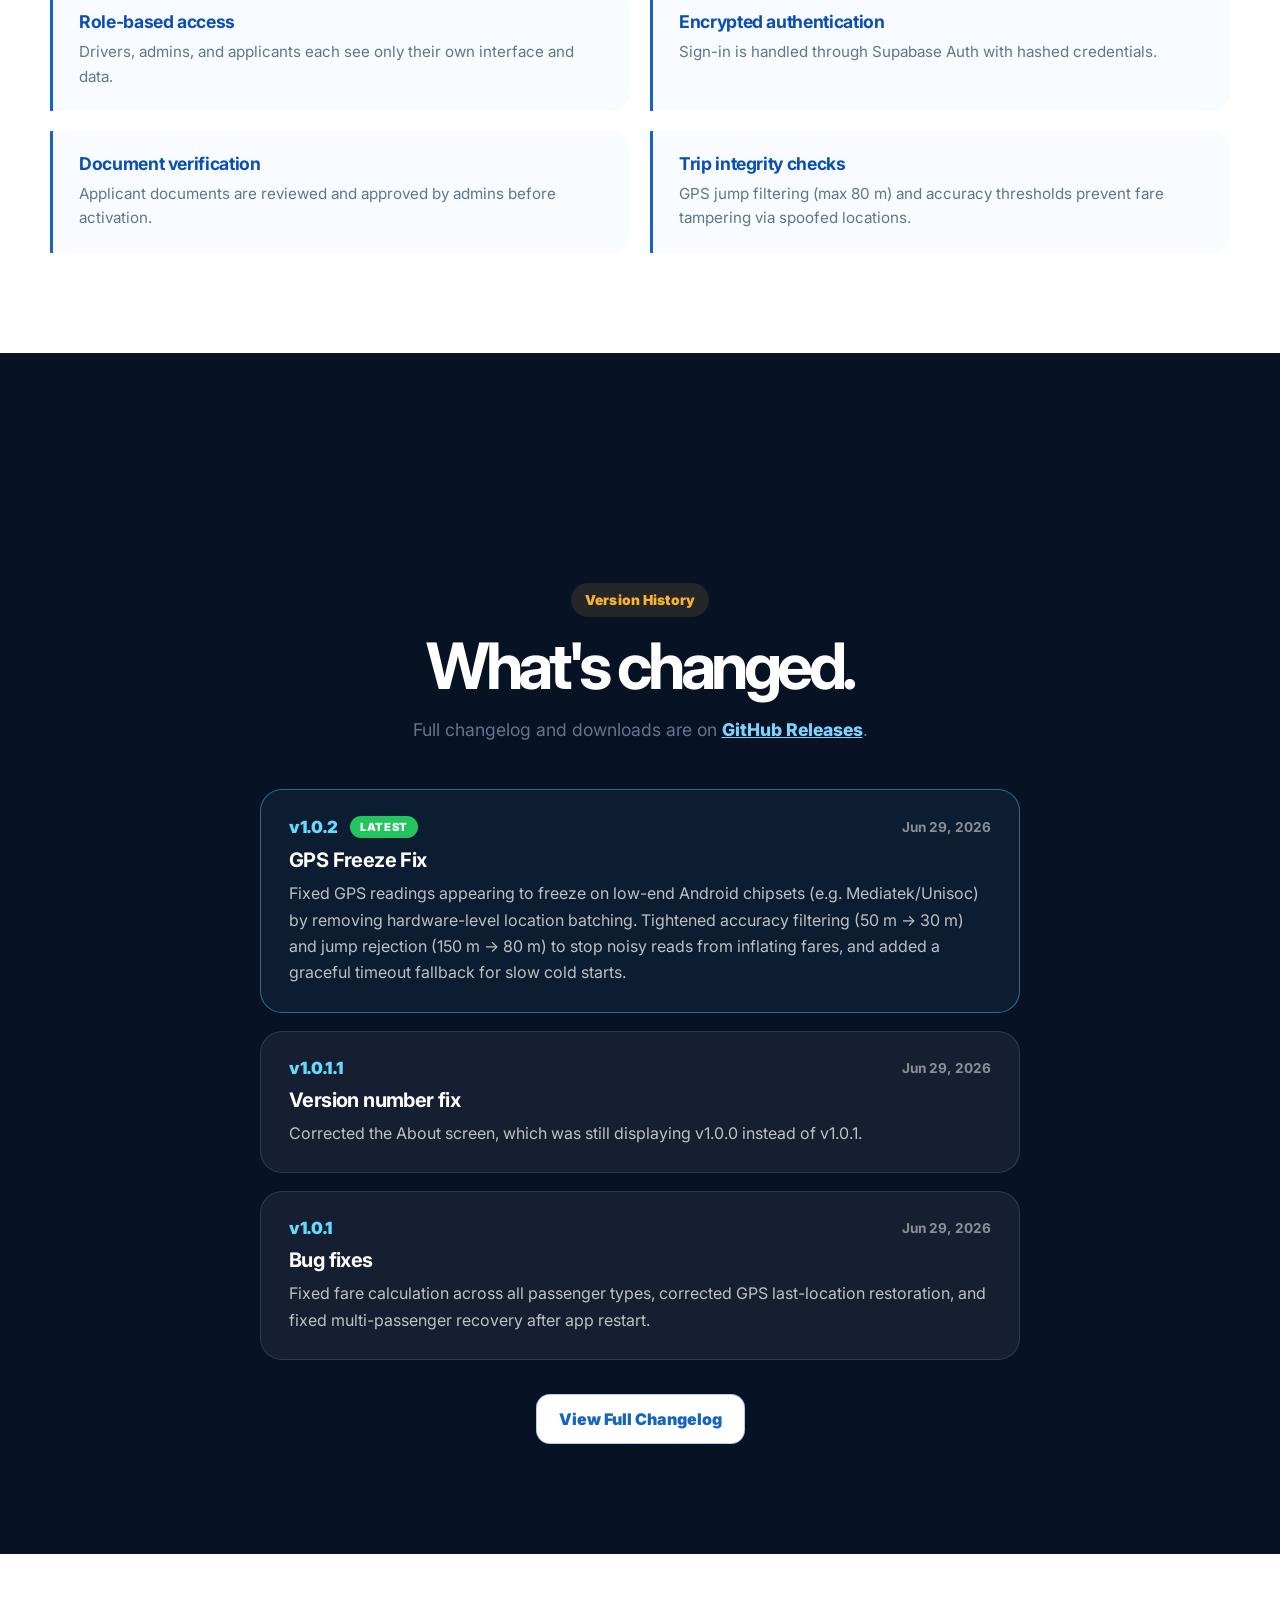
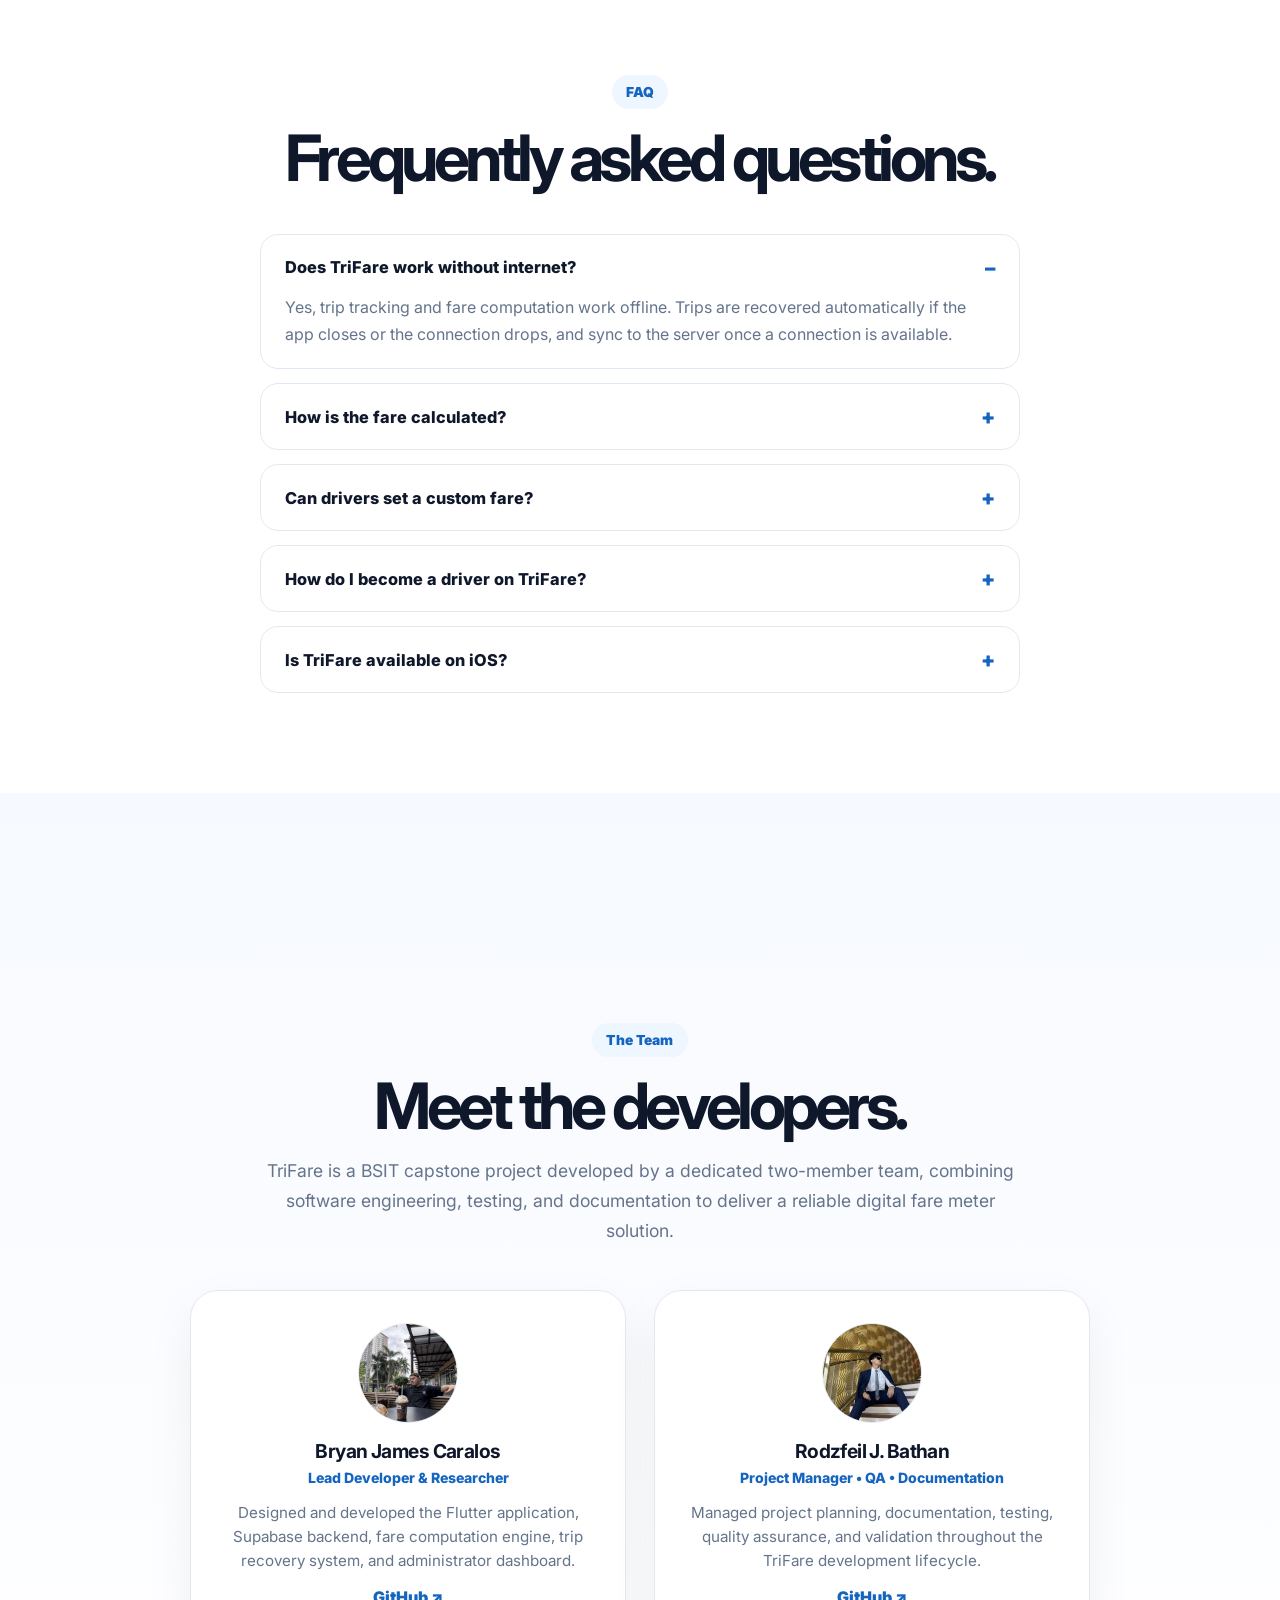
==== commit b2c9a2d0: "TriFare_v1.0.5-rc2 release" ====
--- a/index.html
+++ b/index.html
@@ -112,7 +112,7 @@
               ><i></i> Built for TODA Operations • Kidapawan City</span
             >
             <div class="version-badge">
-              <span class="version">v1.0.4</span>
+              <span class="version">v1.0.5-rc2</span>
               <span class="status">PUBLIC BETA</span>
             </div>
             <h1>Modern Digital Fare for Tricycle Operations.</h1>
@@ -991,7 +991,7 @@
       </p>
 
       <div class="footer-meta">
-        <span>Version 1.0.4 Public Beta</span>
+        <span>Version 1.0.5-rc2 Public Beta</span>
         <span>Flutter • Supabase • GitHub Pages</span>
       </div>
 
